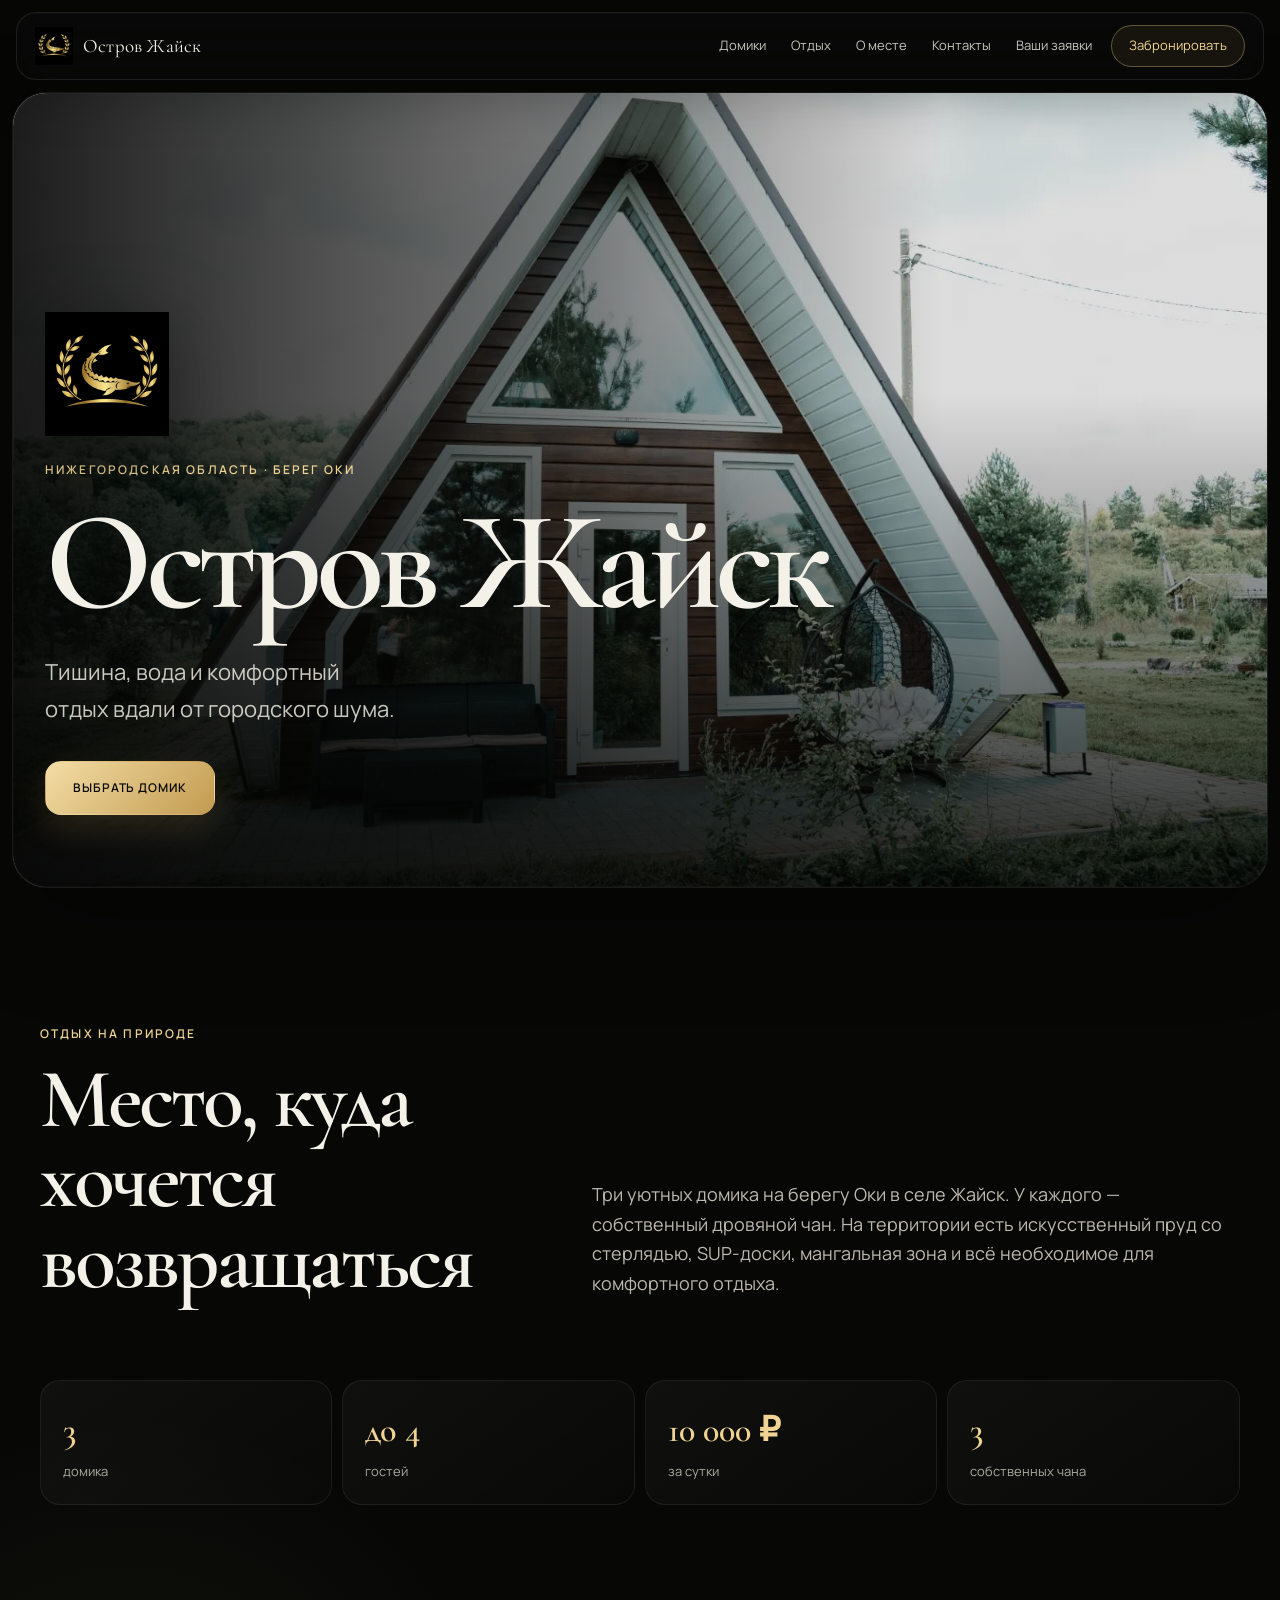
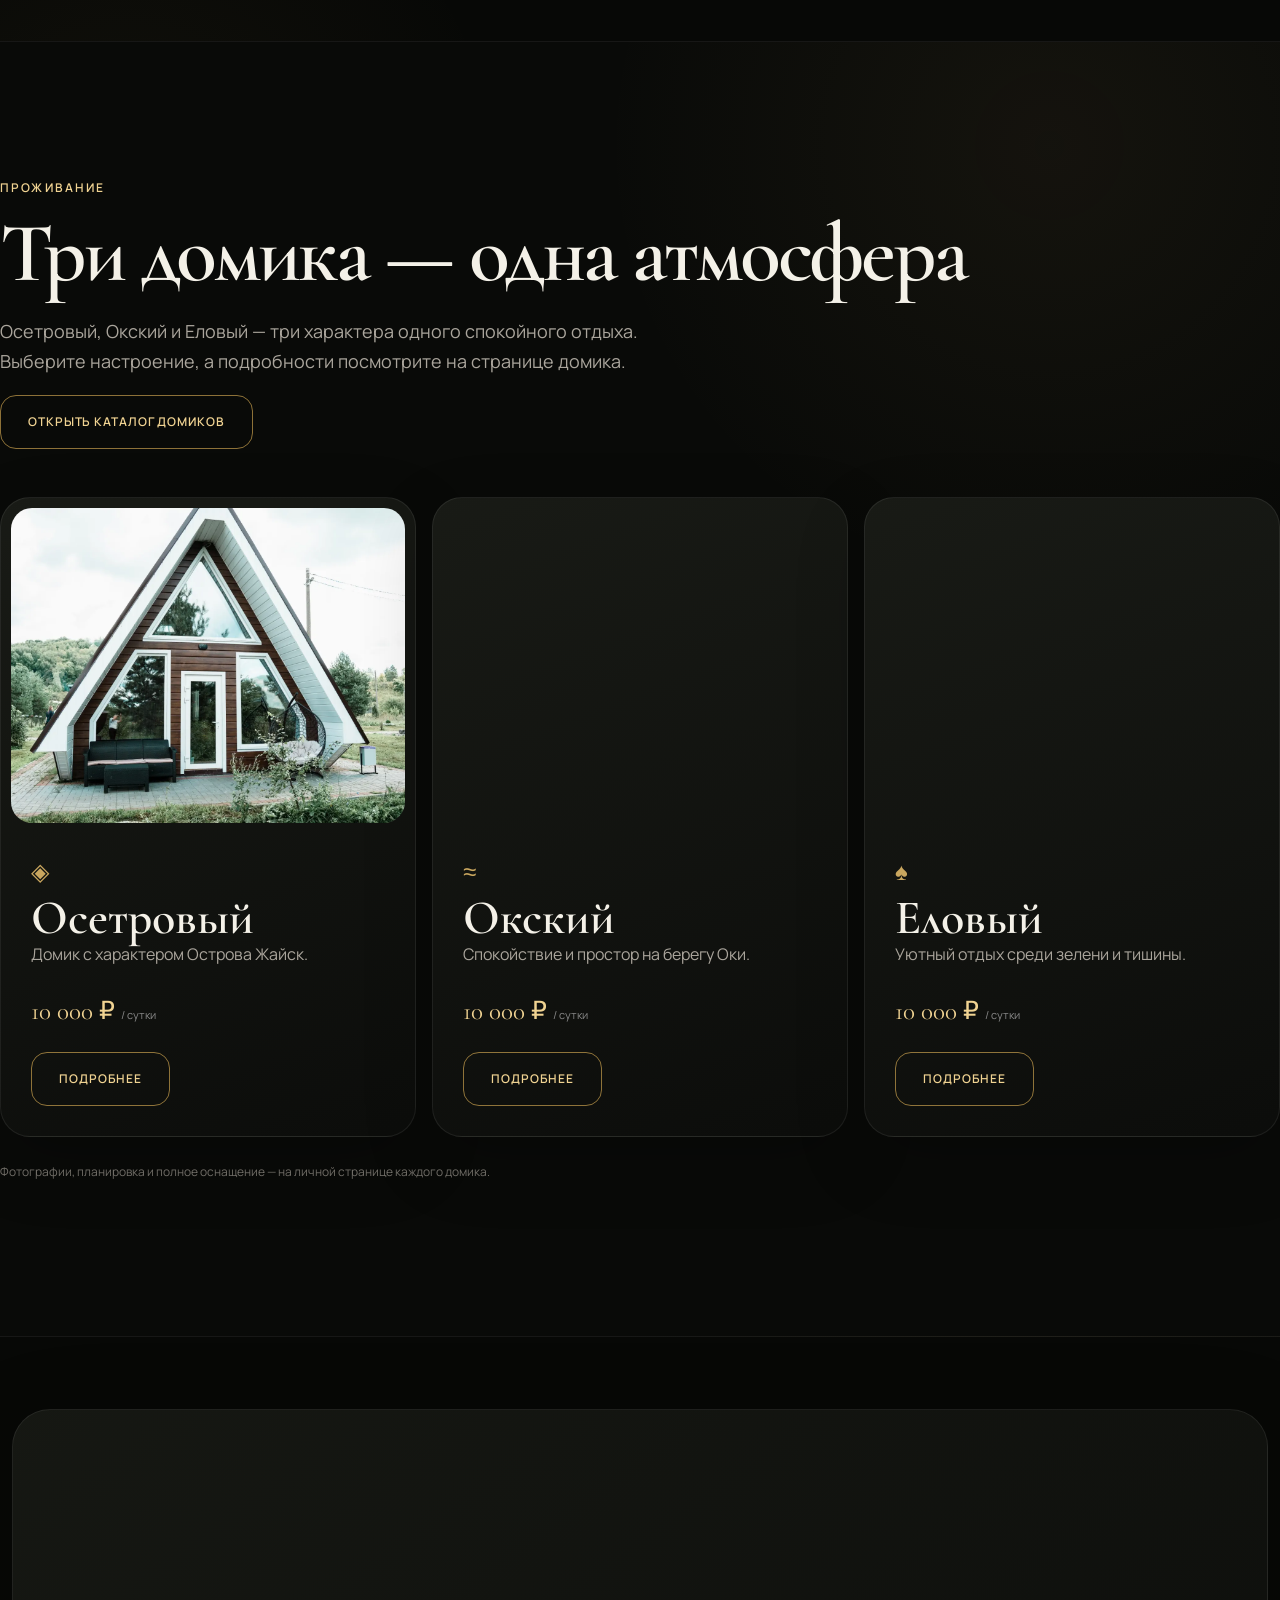
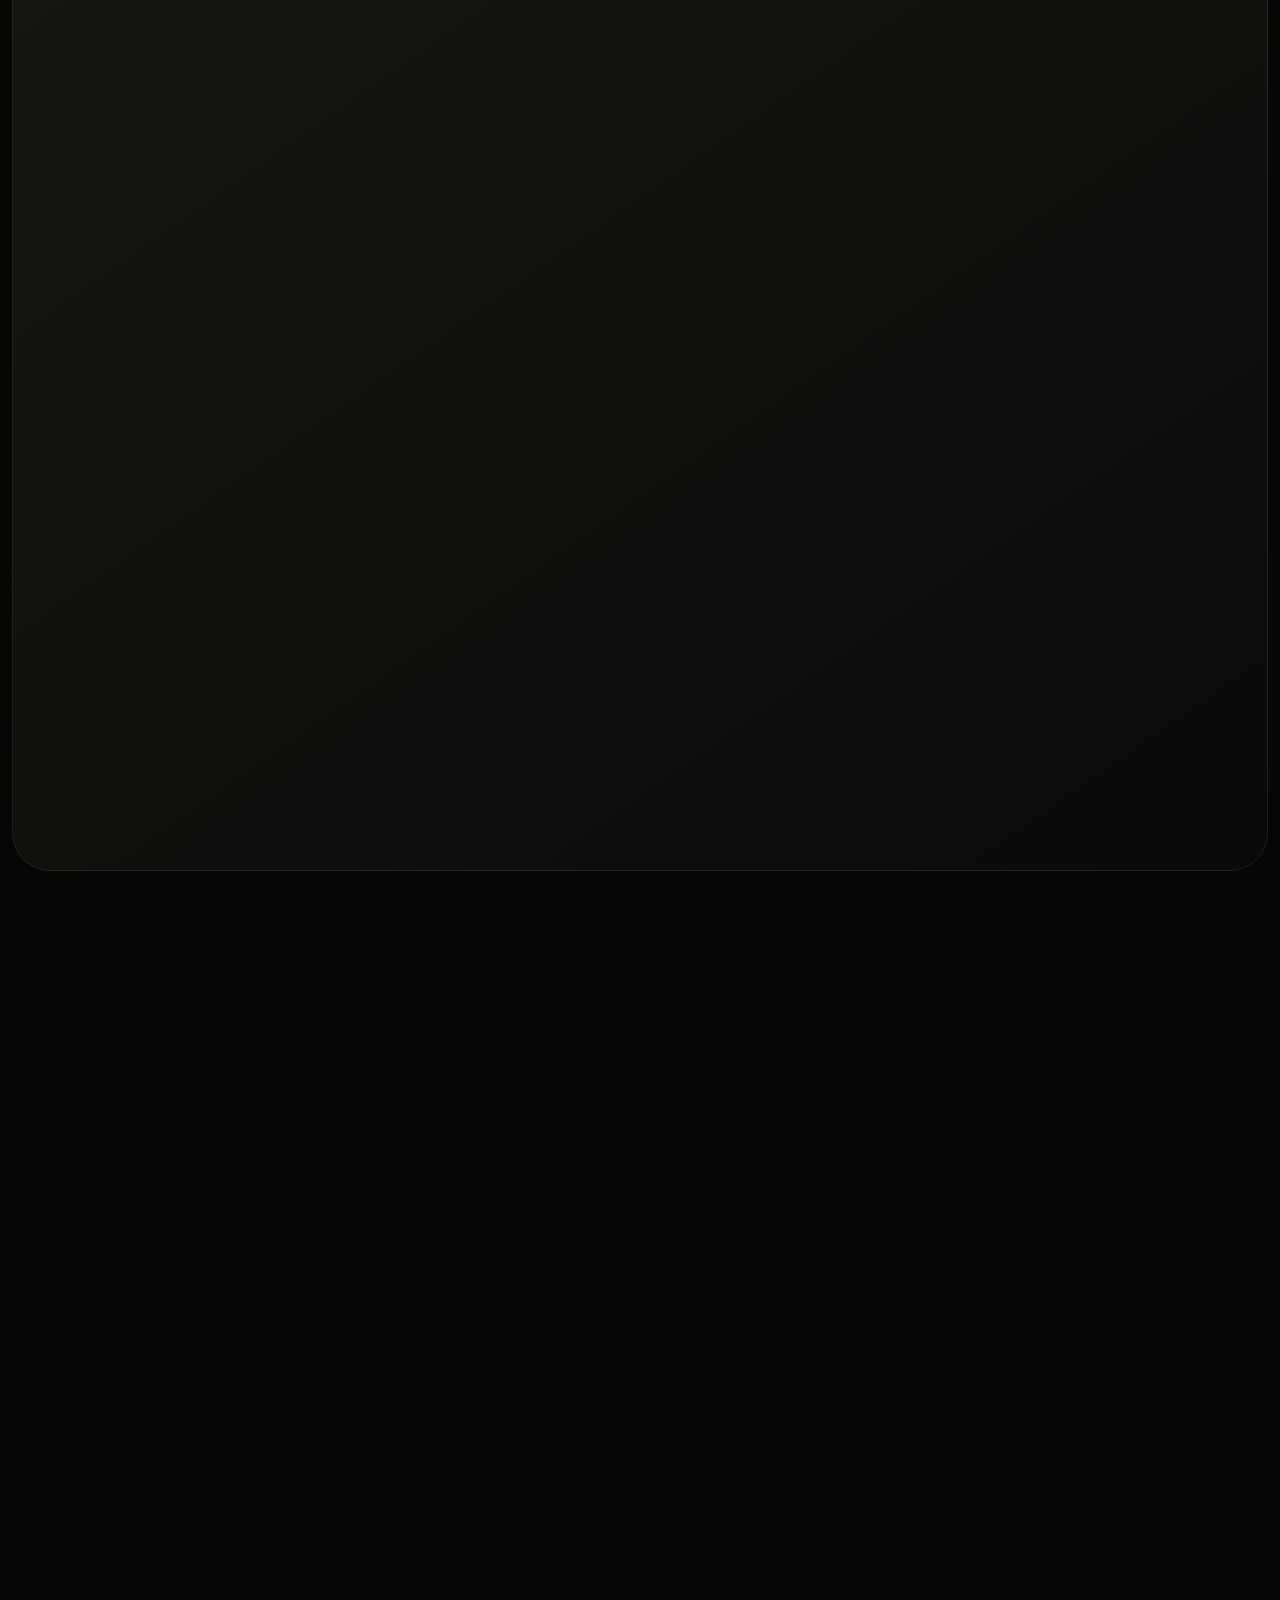
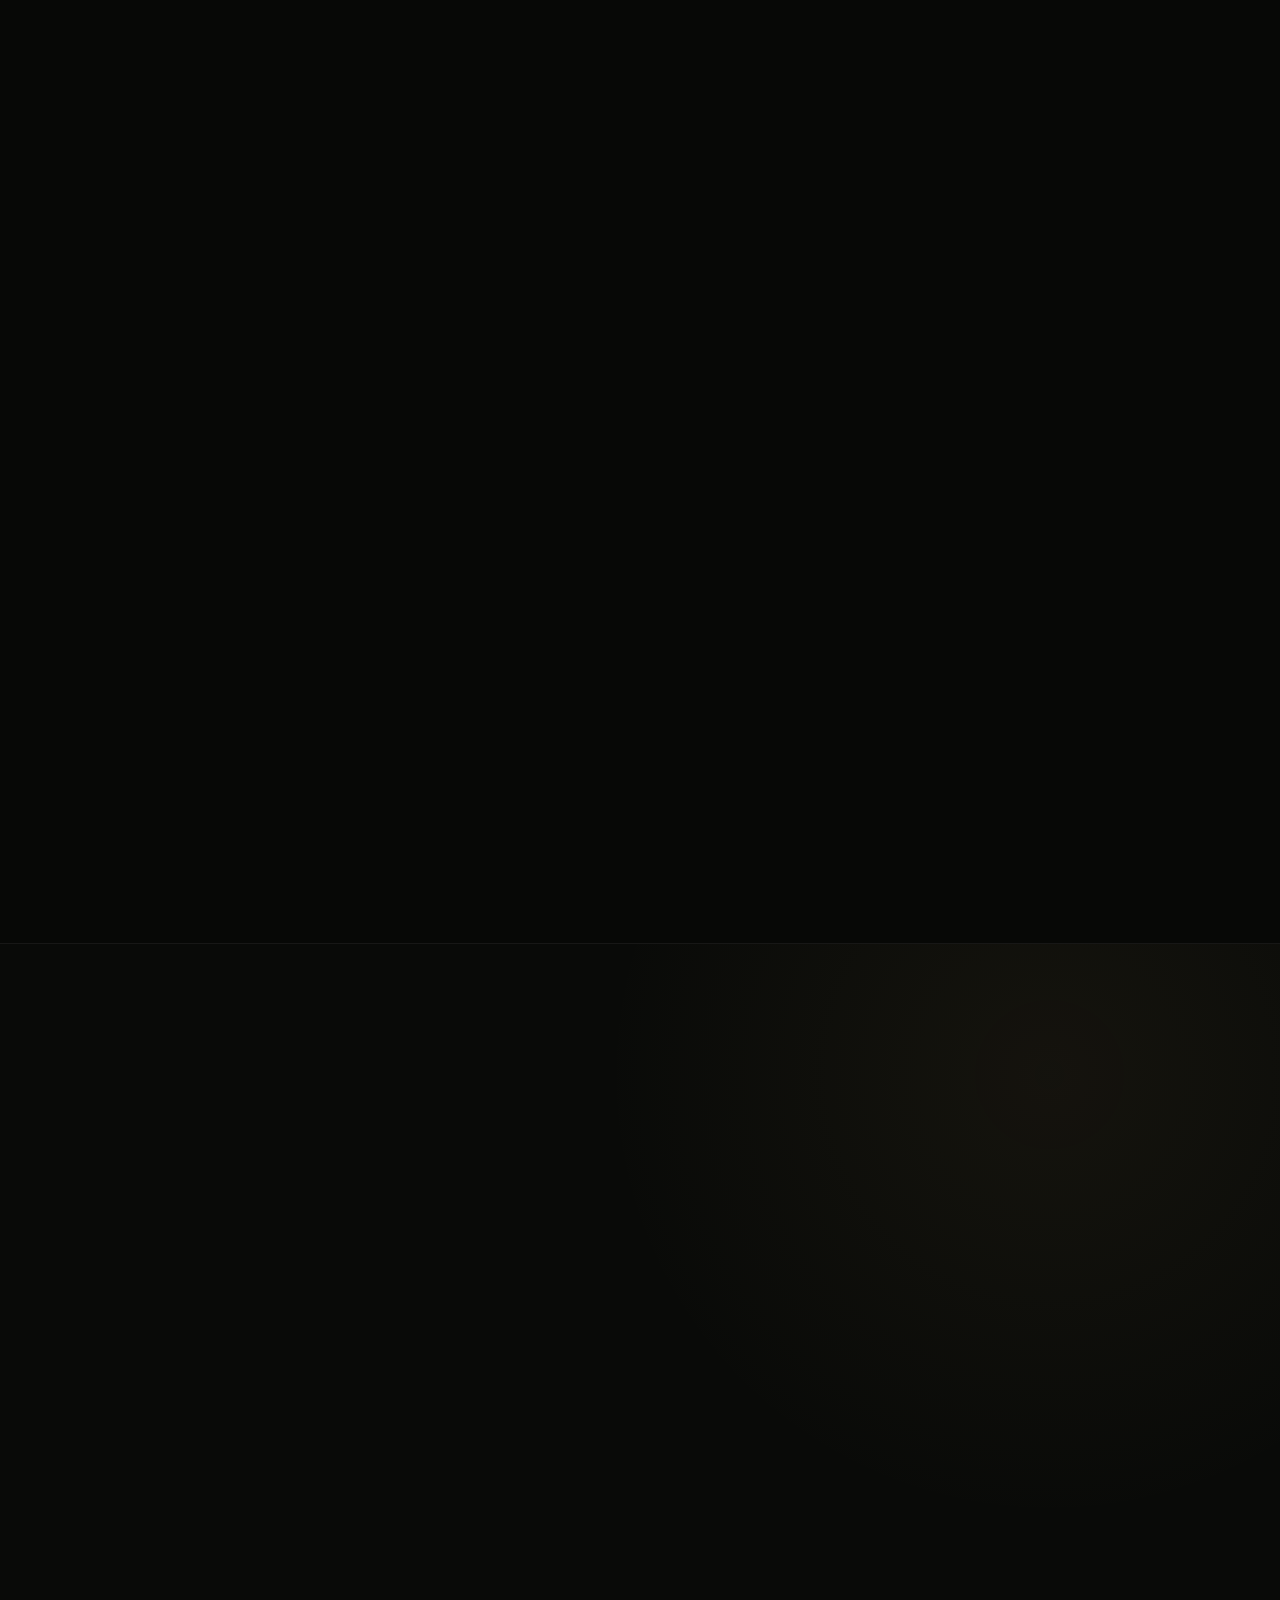
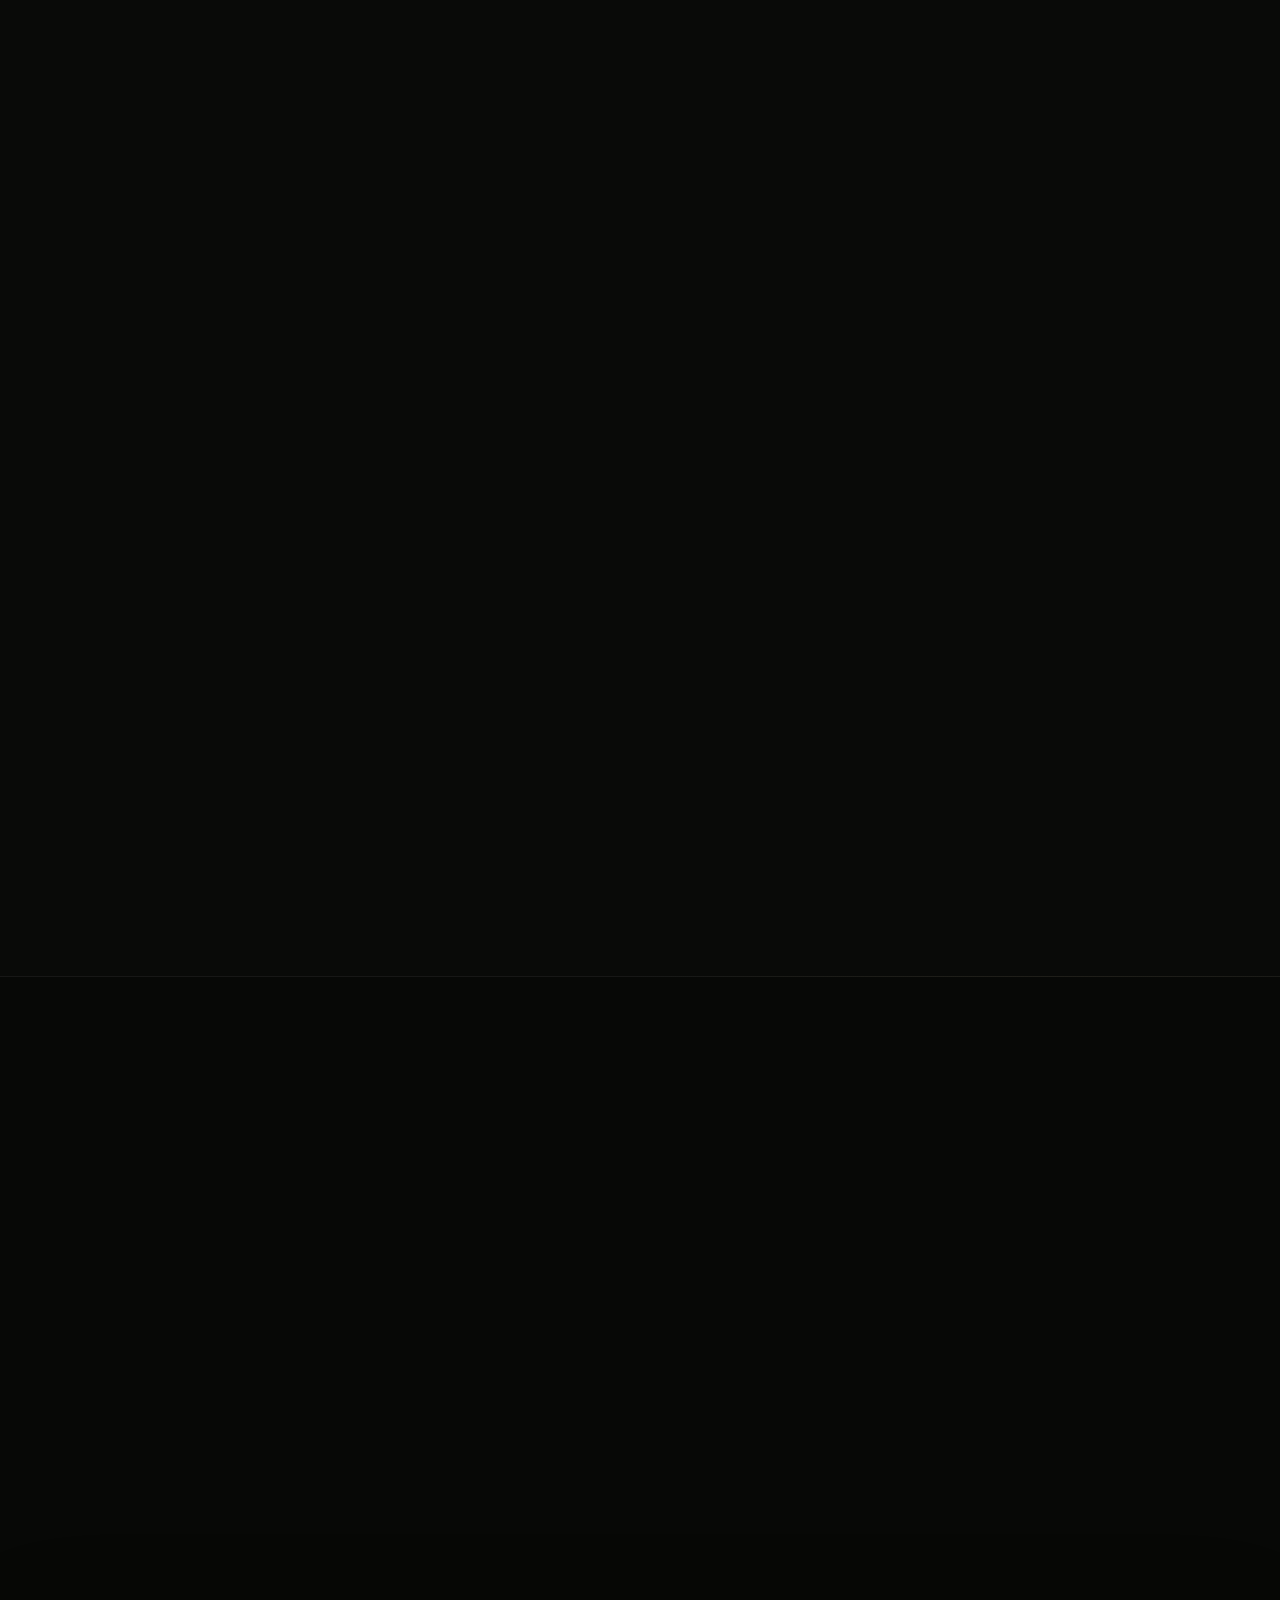
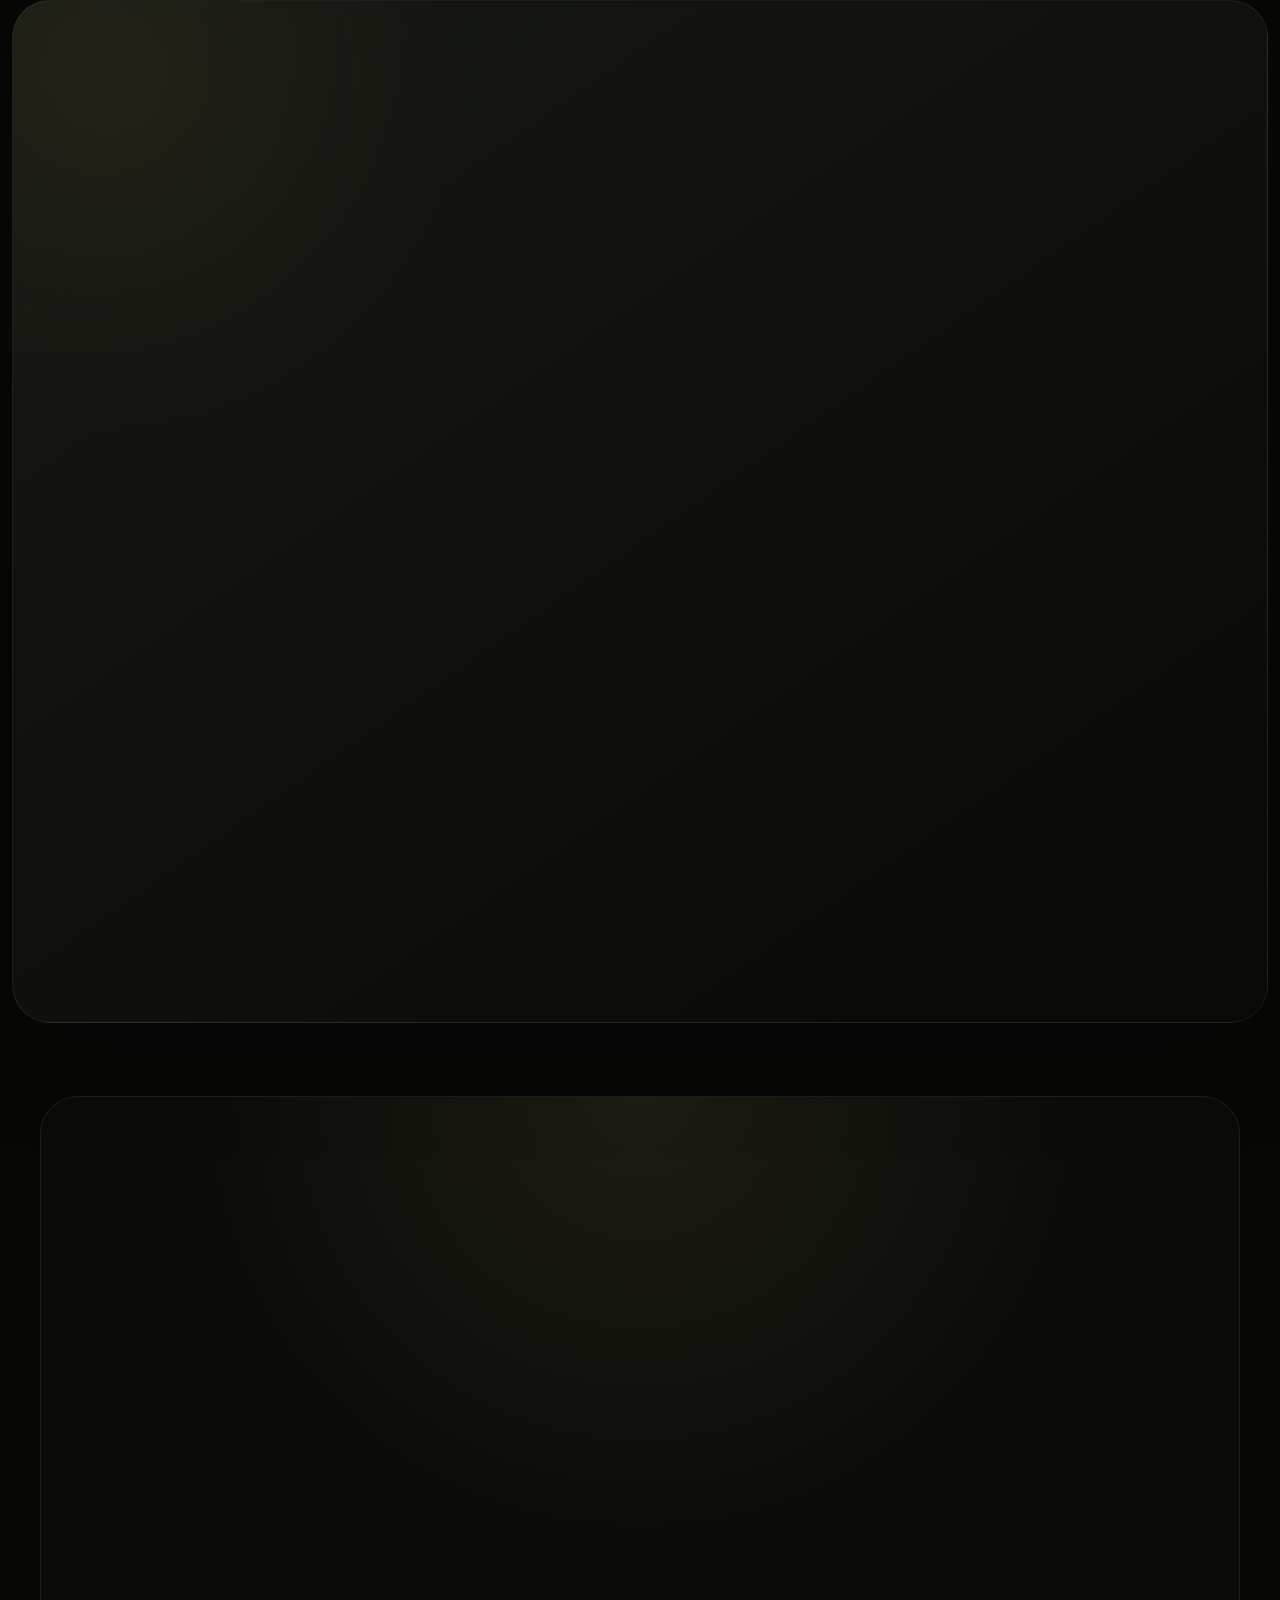
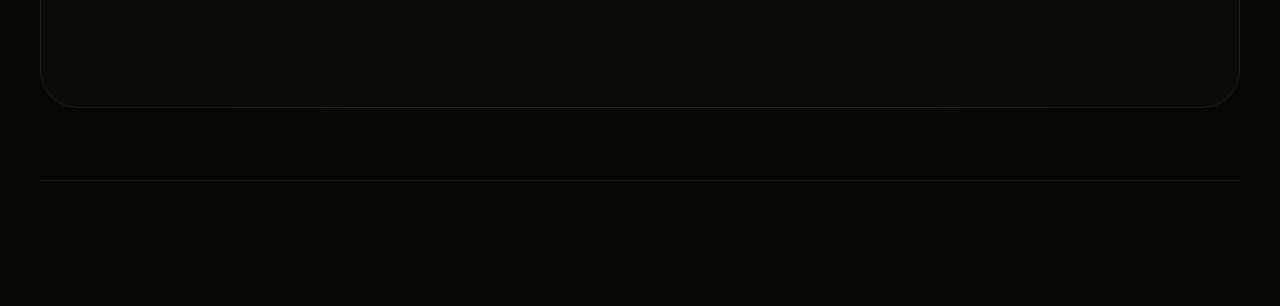
==== index.html @ 72857d35 "Add Yandex Metrika to index.html" ====
<!DOCTYPE html>
<html lang="ru">

<head>
  <meta charset="utf-8">

  <!-- Yandex.Metrika counter -->
  <script type="text/javascript">
    (function(m,e,t,r,i,k,a){
        m[i]=m[i]||function(){(m[i].a=m[i].a||[]).push(arguments)};
        m[i].l=1*new Date();
        for (var j = 0; j < document.scripts.length; j++) {if (document.scripts[j].src === r) { return; }}
        k=e.createElement(t),a=e.getElementsByTagName(t)[0],k.async=1,k.src=r,a.parentNode.insertBefore(k,a)
    })(window, document,'script','https://mc.yandex.ru/metrika/tag.js?id=111932281', 'ym');

    ym(111932281, 'init', {ssr:true, webvisor:true, clickmap:true, ecommerce:"dataLayer", referrer: document.referrer, url: location.href, accurateTrackBounce:true, trackLinks:true});
  </script>
  <!-- /Yandex.Metrika counter -->
  <!-- Google Tag Manager -->
  <script>
    (function(w,d,s,l,i){w[l]=w[l]||[];w[l].push({'gtm.start':
    new Date().getTime(),event:'gtm.js'});var f=d.getElementsByTagName(s)[0],
    j=d.createElement(s),dl=l!='dataLayer'?'&l='+l:'';j.async=true;j.src=
    'https://www.googletagmanager.com/gtm.js?id='+i+dl;f.parentNode.insertBefore(j,f);
    })(window,document,'script','dataLayer','GTM-5MGHRWXW');
  </script>
  <!-- End Google Tag Manager -->

  <meta name="viewport" content="width=device-width, initial-scale=1">

  <meta
    name="description"
    content="Остров Жайск — база отдыха с уютными домиками на берегу Оки в Нижегородской области. Собственный чан, SUP-доски, пруд и мангальная зона."
  >

  <meta name="theme-color" content="#050505">

  <meta
    name="robots"
    content="index, follow, max-image-preview:large, max-snippet:-1"
  >

  <link
    rel="canonical"
    href="https://www.xn--80admnftapige.xn--p1ai/"
  >

  <link
    rel="icon"
    href="favicon.ico"
    sizes="any"
  >

  <link
    rel="apple-touch-icon"
    href="assets/apple-touch-icon.png"
  >

  <meta property="og:locale" content="ru_RU">
  <meta property="og:type" content="website">
  <meta property="og:site_name" content="Остров Жайск">
  <meta property="og:title" content="Остров Жайск — база отдыха на берегу Оки">
  <meta
    property="og:description"
    content="Уютные домики с собственным чаном на берегу Оки в Нижегородской области."
  >
  <meta
    property="og:url"
    content="https://www.xn--80admnftapige.xn--p1ai/"
  >
  <meta
    property="og:image"
    content="https://www.xn--80admnftapige.xn--p1ai/assets/aframe-front-new.webp"
  >
  <meta property="og:image:width" content="1536">
  <meta property="og:image:height" content="1024">
  <meta property="og:image:alt" content="Домик A-frame в Острове Жайск">

  <meta name="twitter:card" content="summary_large_image">
  <meta name="twitter:title" content="Остров Жайск — база отдыха на берегу Оки">
  <meta
    name="twitter:description"
    content="Уютные домики с собственным чаном на берегу Оки."
  >
  <meta
    name="twitter:image"
    content="https://www.xn--80admnftapige.xn--p1ai/assets/aframe-front-new.webp"
  >

  <script>
    document.documentElement.classList.add('js');
  </script>

  <title>Остров Жайск — база отдыха на берегу Оки</title>

  <script type="application/ld+json">
    {
      "@context": "https://schema.org",
      "@type": "LodgingBusiness",
      "@id": "https://www.xn--80admnftapige.xn--p1ai/#business",
      "name": "Остров Жайск",
      "alternateName": "База отдыха Остров Жайск",
      "description": "Уютные домики с собственным чаном на берегу Оки в селе Жайск Нижегородской области.",
      "url": "https://www.xn--80admnftapige.xn--p1ai/",
      "logo": "https://www.xn--80admnftapige.xn--p1ai/assets/logo.png",
      "image": [
        "https://www.xn--80admnftapige.xn--p1ai/assets/aframe-front-new.webp",
        "https://www.xn--80admnftapige.xn--p1ai/assets/kitchen-new.webp",
        "https://www.xn--80admnftapige.xn--p1ai/assets/river-new.webp"
      ],
      "telephone": "+79200540303",
      "priceRange": "10 000 ₽ за сутки",
      "sameAs": [
        "https://yandex.ru/maps/org/ostrov_zhaysk/136532600219/",
        "https://2gis.ru/firm/70000001112535510"
      ],
      "address": {
        "@type": "PostalAddress",
        "addressLocality": "село Жайск",
        "addressRegion": "Нижегородская область",
        "addressCountry": "RU"
      }
    }
  </script>

  <link
    rel="preload"
    as="image"
    href="assets/aframe-front-new.webp"
    type="image/webp"
    fetchpriority="high"
  >

  <link rel="stylesheet" href="styles.css?v=18">
</head>


<body>

  <!-- Yandex.Metrika counter -->
  <noscript><div><img src="https://mc.yandex.ru/watch/111932281" style="position:absolute; left:-9999px;" alt="" /></div></noscript>
  <!-- /Yandex.Metrika counter -->

<!-- Google Tag Manager (noscript) -->
<noscript>
  <iframe
    src="https://www.googletagmanager.com/ns.html?id=GTM-5MGHRWXW"
    height="0"
    width="0"
    style="display:none;visibility:hidden"
    title="Google Tag Manager"
  ></iframe>
</noscript>
<!-- End Google Tag Manager (noscript) -->

<a class="skip-link" href="#hero">
  Перейти к содержанию
</a>


<!-- =========================
     МЕНЮ
     ========================= -->

<header class="topbar">

  <a class="brand" href="#hero">

    <img
      src="assets/logo.webp"
      alt=""
    >

    <span>
      Остров Жайск
    </span>

  </a>


  <button
    class="menu"
    type="button"
    aria-label="Открыть меню"
    aria-expanded="false"
  >
    ☰
  </button>


  <nav aria-label="Основная навигация">

    <a href="houses.html">
      Домики
    </a>

    <a href="#rest">
      Отдых
    </a>

    <a href="#about">
      О месте
    </a>

    <a href="#contacts">
      Контакты
    </a>

    <a href="requests.html">
      Ваши заявки
    </a>

    <a
      class="nav-cta"
      href="#booking"
    >
      Забронировать
    </a>

  </nav>

</header>


<main>


<!-- =========================
     ГЛАВНЫЙ ЭКРАН
     ========================= -->

<section class="hero" id="hero">

  <div class="hero-bg"></div>

  <div class="hero-shade"></div>


  <div class="hero-content">

    <img
      class="hero-logo"
      src="assets/logo.webp"
      alt="Логотип Остров Жайск"
    >


    <p class="eyebrow">
      Нижегородская область · берег Оки
    </p>


    <h1>
      Остров Жайск
    </h1>


    <p class="lead">
      Тишина, вода и комфортный отдых
      вдали от городского шума.
    </p>


    <a
      class="button gold"
      href="houses.html"
    >
      Выбрать домик
    </a>

  </div>

</section>


<!-- =========================
     О БАЗЕ
     ========================= -->

<section class="section intro reveal">

  <p class="eyebrow">
    Отдых на природе
  </p>


  <h2>
    Место, куда хочется возвращаться
  </h2>


  <p class="section-lead">

    Три уютных домика на берегу Оки
    в селе Жайск.

    У каждого — собственный
    дровяной чан.

    На территории есть искусственный
    пруд со стерлядью, SUP-доски,
    мангальная зона и всё необходимое
    для комфортного отдыха.

  </p>


  <div class="facts">

    <span>
      <b>3</b>
      домика
    </span>

    <span>
      <b>до 4</b>
      гостей
    </span>

    <span>
      <b>10 000 ₽</b>
      за сутки
    </span>

    <span>
      <b>3</b>
      собственных чана
    </span>

  </div>

</section>


<!-- =========================
     ДОМИКИ
     ========================= -->

<section
  id="houses"
  class="section dark"
>

  <div class="reveal">

    <p class="eyebrow">
      Проживание
    </p>

    <h2>
      Три домика — одна атмосфера
    </h2>

    <p class="section-lead home-houses-lead">
      Осетровый, Окский и Еловый — три характера одного спокойного отдыха.
      Выберите настроение, а подробности посмотрите на странице домика.
    </p>

    <a class="button outline" href="houses.html">
      Открыть каталог домиков
    </a>

  </div>


  <div class="cards">


    <!-- ОСЕТРОВЫЙ -->

    <article class="house-card reveal">

      <div class="card-photo">

        <img
          src="assets/aframe-front-new.webp"
          alt="Домик A-frame на территории Острова Жайск"
          width="1536"
          height="1024"
          loading="lazy"
          decoding="async"
        >

      </div>


      <div class="card-body">

        <div class="symbol">
          ◈
        </div>

        <h3>
          Осетровый
        </h3>

        <p>
          Домик с характером
          Острова Жайск.
        </p>


        <ul hidden>

          <li>
            До 4 гостей
          </li>

          <li>
            2 спальни
          </li>

          <li>
            Кухня-гостиная
          </li>

          <li>
            Собственный чан
          </li>

        </ul>


        <div class="price">

          10 000 ₽

          <small>
            / сутки
          </small>

        </div>


        <a
          class="button outline"
          href="house-osetrovy.html"
        >
          Подробнее
        </a>

      </div>

    </article>


    <!-- ОКСКИЙ -->

    <article class="house-card reveal">

      <div class="card-photo">

        <img
          src="assets/hanging-chair-terrace-new.webp"
          alt="Подвесное кресло на террасе домика"
          width="1536"
          height="1024"
          loading="lazy"
          decoding="async"
        >

      </div>


      <div class="card-body">

        <div class="symbol">
          ≈
        </div>

        <h3>
          Окский
        </h3>

        <p>
          Спокойствие и простор
          на берегу Оки.
        </p>


        <ul hidden>

          <li>
            До 4 гостей
          </li>

          <li>
            2 спальни
          </li>

          <li>
            Кухня-гостиная
          </li>

          <li>
            Собственный чан
          </li>

        </ul>


        <div class="price">

          10 000 ₽

          <small>
            / сутки
          </small>

        </div>


        <a
          class="button outline"
          href="house-oksky.html"
        >
          Подробнее
        </a>

      </div>

    </article>


    <!-- ЕЛОВЫЙ -->

    <article class="house-card reveal">

      <div class="card-photo">

        <img
          src="assets/kitchen-new.webp"
          alt="Кухня в домике с деревянной отделкой"
          width="1536"
          height="1024"
          loading="lazy"
          decoding="async"
        >

      </div>


      <div class="card-body">

        <div class="symbol">
          ♠
        </div>

        <h3>
          Еловый
        </h3>

        <p>
          Уютный отдых среди
          зелени и тишины.
        </p>


        <ul hidden>

          <li>
            До 4 гостей
          </li>

          <li>
            2 спальни
          </li>

          <li>
            Кухня-гостиная
          </li>

          <li>
            Собственный чан
          </li>

        </ul>


        <div class="price">

          10 000 ₽

          <small>
            / сутки
          </small>

        </div>


        <a
          class="button outline"
          href="house-elovy.html"
        >
          Подробнее
        </a>

      </div>

    </article>

  </div>


  <p class="photo-note reveal">
    Фотографии, планировка и полное оснащение —
    на личной странице каждого домика.
  </p>

</section>


<!-- =========================
     ВНУТРИ ДОМИКА
     ========================= -->

<section class="split section">

  <div class="reveal">

    <p class="eyebrow">
      Внутри домика
    </p>


    <h2>
      Тишина и комфорт внутри
    </h2>


    <p>

      В каждом домике есть пространство для спокойного отдыха,
      тёплых вечеров и времени вместе.
      Планировку и полное оснащение можно посмотреть
      на личной странице выбранного домика.

    </p>


    <div class="amenities" hidden>

      <span>2 спальни</span>

      <span>Душ и туалет</span>

      <span>Горячая вода</span>

      <span>Wi-Fi</span>

      <span>Телевизор</span>

      <span>Холодильник</span>

      <span>Плита</span>

      <span>Микроволновка</span>

      <span>Посуда и приборы</span>

    </div>


    <a class="button outline" href="houses.html">
      Сравнить домики
    </a>

  </div>


  <img
    class="reveal"
    src="assets/dining-room-new.webp"
    alt="Обеденная зона внутри домика"
    width="1536"
    height="1024"
    loading="lazy"
    decoding="async"
  >

</section>


<!-- =========================
     ФОТОГРАФИИ
     ========================= -->

<section class="section photo-story" aria-labelledby="photoStoryTitle">

  <div class="photo-story-heading reveal">

    <div>
      <p class="eyebrow">Настоящий Жайск</p>
      <h2 id="photoStoryTitle">От рассвета до огня</h2>
    </div>

    <p>
      Домики, территория и берег Оки — настоящие кадры,
      снятые на территории Острова Жайск.
    </p>

  </div>

  <div class="photo-story-grid">

    <figure class="photo-story-wide reveal">
      <img
        src="assets/playground-new.webp"
        alt="Детская площадка на территории Острова Жайск"
        width="1536"
        height="1024"
        loading="lazy"
        decoding="async"
      >
      <figcaption>Пространство для детей</figcaption>
    </figure>

    <figure class="reveal">
      <img
        src="assets/gazebo-pro.webp"
        alt="Беседка и мангальная зона среди сосен"
        width="1536"
        height="1024"
        loading="lazy"
        decoding="async"
      >
      <figcaption>Беседка среди сосен</figcaption>
    </figure>

    <figure class="reveal">
      <img
        src="assets/hanging-chair-close-new.webp"
        alt="Подвесное кресло на террасе домика"
        width="853"
        height="1280"
        loading="lazy"
        decoding="async"
      >
      <figcaption>Место для тихого отдыха</figcaption>
    </figure>

    <figure class="reveal">
      <img
        src="assets/river-new.webp"
        alt="Река Ока рядом с базой отдыха"
        width="1536"
        height="1024"
        loading="lazy"
        decoding="async"
      >
      <figcaption>Ока рядом</figcaption>
    </figure>

  </div>

</section>


<!-- =========================
     ОТДЫХ
     ========================= -->

<section
  id="rest"
  class="section rest"
>

  <div class="reveal">

    <p class="eyebrow">
      На территории
    </p>

    <h2>
      Отдых в своём ритме
    </h2>

  </div>


  <div class="feature-grid">


    <article class="reveal">

      <img
        src="assets/hot-tub-wide-new.webp"
        alt="Дровяной чан рядом с домиком"
        width="1536"
        height="1024"
        loading="lazy"
        decoding="async"
      >

      <h3>
        Дровяной чан
      </h3>

      <p>
        У каждого домика — свой чан.
        Особенно хорош вечером,
        когда вокруг становится тихо.
      </p>

    </article>


    <article class="feature-compact reveal">

      <img
        src="assets/sup-boards.webp"
        alt="SUP-доски для прогулок по Оке"
        width="1100"
        height="733"
        loading="lazy"
        decoding="async"
      >

      <div class="feature-copy">
        <h3>
          Река и SUP
        </h3>

        <p>
          Прогулки по воде
          на SUP-досках и отдых
          на берегу Оки.
        </p>
      </div>

    </article>


    <article class="feature-compact reveal">

      <img
        src="assets/pond-pro.webp"
        alt="Пруд на территории Острова Жайск"
        width="1200"
        height="800"
        loading="lazy"
        decoding="async"
      >

      <div class="feature-copy">
        <h3>
          Пруд со стерлядью
        </h3>

        <p>
          Искусственный пруд
          на территории —
          часть атмосферы
          Острова Жайск.
        </p>
      </div>

    </article>


    <article class="feature-compact reveal">

      <img
        src="assets/barbecue-pro.webp"
        alt="Мангальная зона в беседке"
        width="1536"
        height="1024"
        loading="lazy"
        decoding="async"
      >

      <div class="feature-copy">
        <h3>
          Мангальная зона
        </h3>

        <p>
          Место для ужина
          на свежем воздухе
          и спокойных вечеров
          у огня.
        </p>
      </div>

    </article>

  </div>

</section>


<!-- =========================
     О МЕСТЕ
     ========================= -->

<section
  id="about"
  class="section story reveal"
>

  <p class="eyebrow">
    О месте
  </p>


  <h2>
    Жайск. Берег Оки.
  </h2>


  <p>

    Остров Жайск находится
    у старинного села Жайск
    на правом берегу Оки.

    Здесь главное — не спешить:
    смотреть на воду, гулять,
    отдыхать у огня
    и проводить время вместе.

  </p>

</section>


<!-- =========================
     БРОНИРОВАНИЕ
     ========================= -->

<section
  id="booking"
  class="section booking"
>


  <div class="booking-copy reveal">

    <p class="eyebrow">
      Бронирование
    </p>


    <h2>
      Выберите даты
    </h2>


    <p>

      Стоимость любого домика —

      <b>
        10 000 ₽ за сутки
      </b>.

      Время заезда и выезда
      согласовывается индивидуально.

    </p>


    <p>

      После отправки заявки
      администратор свяжется
      с вами для подтверждения
      бронирования.

    </p>


    <div
      class="booking-counter"
      aria-live="polite"
    >

      <span class="booking-counter-label">
        Заявок за всё время
      </span>

      <strong id="bookingCounter">
        2 347
      </strong>

      <span class="booking-counter-note">
        Каждая новая заявка учитывается автоматически
      </span>

    </div>

  </div>


  <form
    id="bookingForm"
    class="reveal"
  >


    <div class="form-field">

      <label for="house">
        Домик
      </label>

      <div class="field-frame">

        <select
          id="house"
          required
        >

          <option value="Осетровый">
            Осетровый
          </option>

          <option value="Окский">
            Окский
          </option>

          <option value="Еловый">
            Еловый
          </option>

        </select>

      </div>

    </div>


    <div class="form-row">


      <div class="form-field">

        <label for="checkin">
          Заезд
        </label>

        <div class="field-frame field-frame-date">

          <input
            id="checkin"
            type="date"
            required
          >

          <button
            class="date-picker-button"
            type="button"
            data-date-target="checkin"
            aria-label="Открыть календарь: дата заезда"
          >
            <span class="date-picker-icon" aria-hidden="true"></span>
          </button>

        </div>

      </div>


      <div class="form-field">

        <label for="checkout">
          Выезд
        </label>

        <div class="field-frame field-frame-date">

          <input
            id="checkout"
            type="date"
            required
          >

          <button
            class="date-picker-button"
            type="button"
            data-date-target="checkout"
            aria-label="Открыть календарь: дата выезда"
          >
            <span class="date-picker-icon" aria-hidden="true"></span>
          </button>

        </div>

      </div>


    </div>


    <div class="form-row">


      <div class="form-field">

        <label for="guests">
          Гостей
        </label>

        <div class="field-frame">

          <select id="guests">

            <option>1</option>

            <option>2</option>

            <option>3</option>

            <option selected>
              4
            </option>

          </select>

        </div>

      </div>


      <div class="form-field">

        <label for="phone">
          Телефон
        </label>

        <div class="field-frame">

          <input
            id="phone"
            type="tel"
            placeholder="+7 999 000-00-00"
            autocomplete="tel"
            inputmode="tel"
            required
          >

        </div>

      </div>


    </div>


    <div class="form-field">

      <label for="name">
        Имя или ФИО
      </label>

      <div class="field-frame">

        <input
          id="name"
          type="text"
          placeholder="Например, Иван Иванов"
          autocomplete="name"
          required
        >

      </div>

    </div>


    <div class="form-field">

      <label for="comment">
        Комментарий
      </label>

      <div class="field-frame field-frame-textarea">

        <textarea
          id="comment"
          rows="3"
          placeholder="Необязательно"
        ></textarea>

      </div>

    </div>


    <p class="form-privacy-note">
      Имя и телефон сохраняются в cookie только на этом устройстве,
      чтобы вам не пришлось вводить их снова.
    </p>


    <div class="total">

      <span>
        Итого
      </span>

      <strong id="total">
        10 000 ₽
      </strong>

      <small id="nights">
        1 сутки
      </small>

    </div>


    <button
      class="button gold"
      type="submit"
    >
      Отправить заявку
    </button>


    <p
      id="formStatus"
      class="status"
    ></p>


  </form>

</section>


<!-- =========================
     КОНТАКТЫ
     ========================= -->

<section
  id="contacts"
  class="section contacts reveal"
>

  <p class="eyebrow">
    Контакты
  </p>


  <h2>
    Остров Жайск
  </h2>


  <p>
    с. Жайск, Нижегородская область · берег Оки
  </p>


  <a
    class="phone"
    href="tel:+79200540303"
  >
    +7&nbsp;920&nbsp;054&#8209;03&#8209;03
  </a>


  <p class="muted">

    Точный маршрут и детали
    заезда сообщим при бронировании.

  </p>

</section>


</main>


<!-- =========================
     ПОДВАЛ
     ========================= -->

<footer>

  <div class="brand">

    <img
      src="assets/logo.webp"
      alt=""
    >

    <span>
      Остров Жайск
    </span>

  </div>


  <span>
    © 2026
  </span>

</footer>


<script src="config.js"></script>

<script src="script.js?v=14"></script>


</body>

</html>
---- styles.css ----
@font-face {
  font-family: "Cormorant Garamond";
  font-style: normal;
  font-weight: 400 700;
  font-display: swap;
  src: url("assets/fonts/cormorant-garamond-cyrillic.woff2") format("woff2");
  unicode-range: U+0301, U+0400-045F, U+0490-0491, U+04B0-04B1, U+2116;
}

@font-face {
  font-family: "Cormorant Garamond";
  font-style: normal;
  font-weight: 400 700;
  font-display: swap;
  src: url("assets/fonts/cormorant-garamond-latin.woff2") format("woff2");
  unicode-range: U+0000-00FF, U+0131, U+0152-0153, U+02BB-02BC,
    U+02C6, U+02DA, U+02DC, U+0304, U+0308, U+0329,
    U+2000-206F, U+20AC, U+2122, U+2191, U+2193,
    U+2212, U+2215, U+FEFF, U+FFFD;
}

@font-face {
  font-family: "Manrope";
  font-style: normal;
  font-weight: 400 700;
  font-display: swap;
  src: url("assets/fonts/manrope-cyrillic.woff2") format("woff2");
  unicode-range: U+0301, U+0400-045F, U+0490-0491, U+04B0-04B1, U+2116;
}

@font-face {
  font-family: "Manrope";
  font-style: normal;
  font-weight: 400 700;
  font-display: swap;
  src: url("assets/fonts/manrope-latin.woff2") format("woff2");
  unicode-range: U+0000-00FF, U+0131, U+0152-0153, U+02BB-02BC,
    U+02C6, U+02DA, U+02DC, U+0304, U+0308, U+0329,
    U+2000-206F, U+20AC, U+2122, U+2191, U+2193,
    U+2212, U+2215, U+FEFF, U+FFFD;
}

:root {
  --bg: #070806;
  --bg-soft: #0b0c0a;
  --panel: #11120f;
  --panel-2: #171814;

  --text: #f4f1e8;
  --muted: #aaa89f;

  --gold: #caa75f;
  --gold-light: #f0d392;

  --line: rgba(230, 199, 134, 0.18);

  --max: 1200px;

  --radius: 28px;
}


* {
  box-sizing: border-box;
}


html {
  scroll-behavior: smooth;
  background: var(--bg);
  width: 100%;
  min-width: 0;
}


body {

  margin: 0;

  width: 100%;

  min-width: 0;

  background: var(--bg);

  color: var(--text);

  font-family:
    "Manrope",
    sans-serif;

  line-height: 1.65;

  overflow-x: hidden;

}


main {

  display: block;

  width: 100%;

  min-width: 0;

}


img {

  display: block;

  max-width: 100%;

}


a {

  color: inherit;

  text-decoration: none;

}


button,
input,
select,
textarea {

  font: inherit;

}


/* =========================
   ЗАГОЛОВКИ
   ========================= */


h1,
h2,
h3 {

  margin: 0;

  font-family:
    "Cormorant Garamond",
    serif;

  font-weight: 600;

  line-height: 0.96;

}


h1 {

  font-size:
    clamp(
      64px,
      11vw,
      150px
    );

  letter-spacing:
    -0.045em;

}


h2 {

  font-size:
    clamp(
      44px,
      7vw,
      84px
    );

  letter-spacing:
    -0.035em;

  margin-bottom:
    24px;

}


h3 {

  font-size:
    38px;

}


p {

  margin:
    0 0 18px;

}


.eyebrow {

  margin-bottom:
    15px;

  color:
    var(--gold-light);

  text-transform:
    uppercase;

  letter-spacing:
    0.18em;

  font-size:
    12px;

  font-weight:
    600;

}


/* =========================
   КНОПКИ
   ========================= */


.button {

  display:
    inline-flex;

  justify-content:
    center;

  align-items:
    center;

  min-height:
    52px;

  padding:
    0 26px;

  border:
    1px solid transparent;

  border-radius:
    999px;

  text-transform:
    uppercase;

  letter-spacing:
    0.09em;

  font-size:
    12px;

  font-weight:
    600;

  cursor:
    pointer;

  transition:
    transform 0.25s ease,
    background 0.25s ease,
    border-color 0.25s ease;

}


.button:hover {

  transform:
    translateY(-2px);

}


.button.gold {

  color:
    #090909;

  background:
    linear-gradient(
      135deg,
      var(--gold-light),
      var(--gold)
    );

}


.button.outline {

  border-color:
    rgba(
      213,
      169,
      82,
      0.65
    );

  color:
    var(--gold-light);

}


.button.outline:hover {

  background:
    rgba(
      213,
      169,
      82,
      0.08
    );

}


/* =========================
   ВЕРХНЕЕ МЕНЮ
   ========================= */


.topbar {

  position:
    sticky;

  top:
    0;

  z-index:
    50;

  width:
    100%;

  height:
    76px;

  padding:
    0
    max(
      22px,
      calc(
        (100vw - var(--max)) / 2
      )
    );

  display:
    flex;

  align-items:
    center;

  justify-content:
    space-between;

  gap:
    24px;

  background:
    rgba(
      5,
      5,
      5,
      0.74
    );

  border-bottom:
    1px solid
    rgba(
      255,
      255,
      255,
      0.06
    );

  backdrop-filter:
    blur(18px);

  -webkit-backdrop-filter:
    blur(18px);

}


.brand {

  display:
    flex;

  align-items:
    center;

  gap:
    12px;

  font-family:
    "Cormorant Garamond",
    serif;

  font-size:
    20px;

}


.brand img {

  width:
    42px;

  height:
    42px;

  object-fit:
    contain;

}


.topbar nav {

  display:
    flex;

  align-items:
    center;

  gap:
    27px;

}


.topbar nav a {

  color:
    #d7d2ca;

  font-size:
    13px;

}


.nav-cta {

  padding:
    10px 18px;

  border:
    1px solid
    var(--line);

  border-radius:
    999px;

  color:
    var(--gold-light)
    !important;

}


.menu {

  display:
    none;

  border:
    0;

  background:
    transparent;

  color:
    #fff;

  font-size:
    26px;

}


/* =========================
   БОЛЬШАЯ ФОТОГРАФИЯ
   ========================= */


.hero {

  position:
    relative;

  width:
    100%;

  min-height:
    100vh;

  min-height:
    100svh;

  display:
    flex;

  align-items:
    flex-end;

  overflow:
    hidden;

  isolation:
    isolate;

}


.hero-bg {

  position:
    absolute;

  inset:
    0;

  z-index:
    0;

  background:
    url(
      "assets/aframe-front-new.webp"
    )
    center 56%
    /
    cover
    no-repeat;

  transform:
    none;

}


.hero-shade {

  position:
    absolute;

  inset:
    0;

  z-index:
    1;

  pointer-events:
    none;

  background:

    linear-gradient(
      to top,
      rgba(
        0,
        0,
        0,
        0.94
      )
      0%,

      rgba(
        0,
        0,
        0,
        0.30
      )
      58%,

      rgba(
        0,
        0,
        0,
        0.55
      )
      100%
    ),

    radial-gradient(
      circle at 60% 35%,
      transparent
      0%,

      rgba(
        0,
        0,
        0,
        0.25
      )
      58%,

      rgba(
        0,
        0,
        0,
        0.75
      )
      100%
    );

}


.hero-content {

  position:
    relative;

  z-index:
    2;

  width:
    min(
      var(--max),
      calc(
        100% - 44px
      )
    );

  margin:
    0 auto;

  padding:
    120px 0 90px;

  text-align:
    left;

}


.hero-logo {

  width:
    150px;

  margin-bottom:
    28px;

  filter:
    drop-shadow(
      0
      18px
      40px
      rgba(
        0,
        0,
        0,
        0.45
      )
    );

}


.lead {

  max-width:
    650px;

  margin:
    24px 0 34px;

  color:
    #dedad2;

  font-size:
    clamp(
      17px,
      2vw,
      22px
    );

}


/* =========================
   ОСНОВНЫЕ СЕКЦИИ
   ========================= */


.section {

  width:
    min(
      var(--max),
      calc(
        100% - 44px
      )
    );

  margin:
    0 auto;

  padding:
    120px 0;

}


.section-lead,
.intro > p:not(.eyebrow) {

  max-width:
    800px;

  color:
    #bdb8af;

  font-size:
    18px;

}


.dark {

  width:
    100%;

  max-width:
    none;

  padding-left:
    max(
      22px,
      calc(
        (100vw - var(--max)) / 2
      )
    );

  padding-right:
    max(
      22px,
      calc(
        (100vw - var(--max)) / 2
      )
    );

  background:
    #080808;

}


/* =========================
   ЦИФРЫ
   ========================= */


.facts {

  margin-top:
    55px;

  display:
    grid;

  grid-template-columns:
    repeat(
      4,
      1fr
    );

  border-top:
    1px solid
    var(--line);

  border-bottom:
    1px solid
    var(--line);

}


.facts span {

  padding:
    26px 20px;

  display:
    flex;

  flex-direction:
    column;

  color:
    var(--muted);

  border-right:
    1px solid
    var(--line);

  font-size:
    13px;

}


.facts span:last-child {

  border-right:
    0;

}


.facts b {

  color:
    var(--gold-light);

  font-family:
    "Cormorant Garamond",
    serif;

  font-size:
    30px;

  font-weight:
    600;

}


/* =========================
   КАРТОЧКИ ДОМИКОВ
   ========================= */


.cards {

  margin-top:
    48px;

  display:
    grid;

  grid-template-columns:
    repeat(
      3,
      1fr
    );

  gap:
    20px;

}


.house-card {

  overflow:
    hidden;

  border:
    1px solid
    rgba(
      255,
      255,
      255,
      0.08
    );

  border-radius:
    var(--radius);

  background:
    linear-gradient(
      180deg,
      #141414,
      #0d0d0d
    );

  box-shadow:
    0
    30px
    70px
    rgba(
      0,
      0,
      0,
      0.22
    );

}


.card-photo {

  aspect-ratio:
    4 / 3;

  overflow:
    hidden;

}


.card-photo img {

  width:
    100%;

  height:
    100%;

  object-fit:
    cover;

  transition:
    transform
    0.8s
    cubic-bezier(
      0.2,
      0.75,
      0.2,
      1
    );

}


.house-card:hover
.card-photo img {

  transform:
    scale(1.035);

}


.card-body {

  padding:
    28px;

}


.card-body p,
.card-body li {

  color:
    #aaa59c;

}


.card-body ul {

  padding:
    0;

  margin:
    23px 0;

  list-style:
    none;

}


.card-body li {

  padding:
    7px 0;

  border-bottom:
    1px solid
    rgba(
      255,
      255,
      255,
      0.055
    );

  font-size:
    13px;

}


.symbol {

  color:
    var(--gold);

  font-size:
    24px;

}


.price {

  margin:
    24px 0 20px;

  color:
    var(--gold-light);

  font-size:
    25px;

  font-family:
    "Cormorant Garamond",
    serif;

}


.price small {

  color:
    #888;

  font-family:
    "Manrope",
    sans-serif;

  font-size:
    11px;

}


.photo-note {

  margin-top:
    25px;

  color:
    #706d67;

  font-size:
    12px;

}


/* =========================
   ВНУТРИ ДОМИКА
   ========================= */


.split {

  display:
    grid;

  grid-template-columns:
    1fr 1fr;

  gap:
    70px;

  align-items:
    center;

}


.split > img {

  width:
    100%;

  min-height:
    530px;

  object-fit:
    cover;

  border-radius:
    var(--radius);

}


.amenities {

  display:
    flex;

  flex-wrap:
    wrap;

  gap:
    9px;

  margin-top:
    30px;

}


.amenities span {

  padding:
    10px 13px;

  color:
    #c6c1b8;

  border:
    1px solid
    rgba(
      255,
      255,
      255,
      0.09
    );

  border-radius:
    999px;

  font-size:
    12px;

}


/* =========================
   ОТДЫХ
   ========================= */


.rest {

  width:
    100%;

  max-width:
    none;

  padding-left:
    max(
      22px,
      calc(
        (100vw - var(--max)) / 2
      )
    );

  padding-right:
    max(
      22px,
      calc(
        (100vw - var(--max)) / 2
      )
    );

  background:
    #0a0a0a;

}


.feature-grid {

  display:
    grid;

  grid-template-columns:
    repeat(
      2,
      1fr
    );

  gap:
    20px;

  margin-top:
    48px;

}


.feature-grid article {

  padding-bottom:
    24px;

}


.feature-grid img,
.placeholder {

  width:
    100%;

  aspect-ratio:
    16 / 9;

  object-fit:
    cover;

  margin-bottom:
    20px;

  border-radius:
    var(--radius);

}


.placeholder {

  display:
    grid;

  place-items:
    center;

  background:

    radial-gradient(
      circle at 50% 20%,
      rgba(
        213,
        169,
        82,
        0.13
      ),
      transparent
      45%
    ),

    linear-gradient(
      145deg,
      #181818,
      #0d0d0d
    );

  border:
    1px solid
    rgba(
      255,
      255,
      255,
      0.06
    );

  color:
    rgba(
      213,
      169,
      82,
      0.42
    );

  font-family:
    "Cormorant Garamond",
    serif;

  font-size:
    54px;

  letter-spacing:
    0.15em;

}


.feature-grid h3 {

  font-size:
    34px;

}


.feature-grid p {

  color:
    #99948c;

}


/* =========================
   О МЕСТЕ
   ========================= */


.story {

  text-align:
    center;

  max-width:
    900px;

}


.story p:not(.eyebrow) {

  color:
    #aaa59c;

  font-size:
    18px;

}


/* =========================
   БРОНИРОВАНИЕ
   ========================= */


#booking {

  scroll-margin-top:
    96px;

}


.booking {

  display:
    grid;

  grid-template-columns:
    0.8fr 1.2fr;

  gap:
    75px;

  align-items:
    start;

}


.booking-copy {

  position:
    sticky;

  top:
    120px;

}


.booking-copy p {

  color:
    #aaa59c;

}


.booking-counter {

  display:
    inline-grid;

  gap:
    5px;

  min-width:
    min(100%, 285px);

  margin-top:
    22px;

  padding:
    20px 22px;

  overflow:
    hidden;

  border:
    1px solid rgba(202, 167, 95, 0.2);

  border-radius:
    20px;

  background:
    linear-gradient(
      145deg,
      rgba(202, 167, 95, 0.1),
      rgba(255, 255, 255, 0.025)
    );

  box-shadow:
    inset 0 1px 0 rgba(255, 255, 255, 0.035);

}


.booking-counter-label,
.booking-counter-note {

  color:
    #918d84;

  font-size:
    12px;

  line-height:
    1.45;

}


.booking-counter-label {

  color:
    #c9c4ba;

  font-weight:
    600;

  letter-spacing:
    0.09em;

  text-transform:
    uppercase;

}


.booking-counter strong {

  color:
    var(--gold-light);

  font-family:
    Georgia,
    "Times New Roman",
    serif;

  font-size:
    clamp(38px, 5vw, 52px);

  font-weight:
    400;

  font-variant-numeric:
    tabular-nums;

  letter-spacing:
    -0.035em;

  line-height:
    1;

  transition:
    transform 0.25s ease,
    color 0.25s ease;

}


.booking-counter.is-updated strong {

  color:
    #fff1bd;

  transform:
    translateY(-2px) scale(1.025);

}


/* Золотая гравировка, которая покрывается медной патиной. */
.oxidation-ornament {

  position:
    fixed;

  z-index:
    1200;

  width:
    118px;

  height:
    118px;

  color:
    #e4bd63;

  pointer-events:
    none;

  transform-origin:
    center;

  animation:
    oxidation-bloom 1.15s cubic-bezier(0.2, 0.72, 0.2, 1) forwards;

}


.oxidation-ornament svg {

  width:
    100%;

  height:
    100%;

  overflow:
    visible;

  filter:
    drop-shadow(0 0 8px currentColor);

  transform:
    rotate(-10deg);

  animation:
    oxidation-turn 1.15s ease-out forwards;

}


.oxidation-ring,
.oxidation-leaf,
.oxidation-curl {

  fill:
    none;

  stroke:
    currentColor;

  stroke-linecap:
    round;

  stroke-linejoin:
    round;

  vector-effect:
    non-scaling-stroke;

}


.oxidation-ring {

  stroke-width:
    0.9;

  stroke-dasharray:
    5 5;

}


.oxidation-ring-inner {

  stroke-dasharray:
    2 4;

}


.oxidation-leaf {

  stroke-width:
    1.15;

}


.oxidation-leaf path:first-child {

  fill:
    currentColor;

  fill-opacity:
    0.1;

}


.oxidation-curl {

  stroke-width:
    1.25;

  stroke-dasharray:
    42;

  stroke-dashoffset:
    42;

  animation:
    oxidation-carve 0.75s 0.08s ease-out forwards;

}


.oxidation-core {

  fill:
    currentColor;

}


@keyframes oxidation-bloom {

  0% {
    opacity: 0;
    color: #e8c56f;
    transform: translate(-50%, -50%) scale(0.28);
  }

  28% {
    opacity: 0.92;
    color: #edcf7c;
  }

  62% {
    opacity: 0.82;
    color: #a4a263;
  }

  82% {
    opacity: 0.58;
    color: #4e8b76;
  }

  100% {
    opacity: 0;
    color: #2f7467;
    transform: translate(-50%, -50%) scale(1.18);
  }

}


@keyframes oxidation-turn {

  from {
    transform: rotate(-12deg);
  }

  to {
    transform: rotate(7deg);
  }

}


@keyframes oxidation-carve {

  to {
    stroke-dashoffset: 0;
  }

}


.booking form {

  padding:
    32px;

  border-radius:
    var(--radius);

  background:
    linear-gradient(
      180deg,
      #141414,
      #0d0d0d
    );

  border:
    1px solid
    rgba(
      255,
      255,
      255,
      0.08
    );

}


label {

  display:
    block;

  margin-bottom:
    16px;

  color:
    #c2bdb5;

  font-size:
    12px;

}


input,
select,
textarea {

  width:
    100%;

  margin-top:
    8px;

  padding:
    14px 15px;

  color:
    #fff;

  background:
    #080808;

  border:
    1px solid
    rgba(
      255,
      255,
      255,
      0.12
    );

  border-radius:
    12px;

  outline:
    none;

}


input:focus,
select:focus,
textarea:focus {

  border-color:
    rgba(
      213,
      169,
      82,
      0.75
    );

  box-shadow:
    0
    0
    0
    3px
    rgba(
      213,
      169,
      82,
      0.08
    );

}


@property --field-angle {
  syntax: "<angle>";
  inherits: false;
  initial-value: 0deg;
}


.booking .form-field {
  min-width: 0;
  margin-bottom: 16px;
}


.booking .form-field > label {
  margin: 0 0 8px;
}


.field-frame {
  position: relative;
  display: block;
  min-width: 0;
  padding: 1px;
  border-radius: 15px;
  background: rgba(255, 255, 255, 0.12);
  isolation: isolate;
  transition:
    background 0.28s ease,
    box-shadow 0.28s ease;
}


.field-frame::after {
  content: "";
  position: absolute;
  z-index: 3;
  inset: -1px;
  padding: 2px;
  pointer-events: none;
  border-radius: 16px;
  opacity: 0;
  background:
    conic-gradient(
      from var(--field-angle),
      transparent 0 64%,
      #f0d392 72%,
      #d5a952 79%,
      #6fa893 88%,
      #2f7467 94%,
      transparent 100%
    );
  -webkit-mask:
    linear-gradient(#000 0 0) content-box,
    linear-gradient(#000 0 0);
  -webkit-mask-composite: xor;
  mask-composite: exclude;
}


.field-frame.is-tracing::after {
  animation:
    field-border-trace
    1.05s
    cubic-bezier(0.18, 0.72, 0.22, 1)
    forwards;
}


.field-frame:focus-within {
  background:
    linear-gradient(
      120deg,
      rgba(222, 180, 92, 0.96),
      rgba(47, 116, 103, 0.96)
    );
  box-shadow:
    0 0 0 3px rgba(47, 116, 103, 0.11),
    0 12px 32px rgba(0, 0, 0, 0.16);
}


.booking .field-frame > input,
.booking .field-frame > select,
.booking .field-frame > textarea {
  position: relative;
  z-index: 1;
  margin-top: 0;
  border: 0;
  border-radius: 14px;
  outline: 0;
  box-shadow: none;
  background: #080908;
}


.booking .field-frame > input:focus,
.booking .field-frame > select:focus,
.booking .field-frame > textarea:focus {
  border: 0;
  outline: 0;
  box-shadow: none;
  background: #0a0c0a;
}


.field-frame-date > input {
  padding-right: 62px;
  color-scheme: dark;
  cursor: pointer;
}


.field-frame-date input::-webkit-calendar-picker-indicator {
  width: 0;
  margin: 0;
  padding: 0;
  opacity: 0;
  pointer-events: none;
}


.date-picker-button {
  position: absolute;
  z-index: 4;
  top: 50%;
  right: 7px;
  display: grid;
  width: 40px;
  height: 40px;
  padding: 0;
  place-items: center;
  color: var(--gold-light);
  border: 1px solid rgba(213, 169, 82, 0.22);
  border-radius: 11px;
  background: rgba(213, 169, 82, 0.07);
  transform: translateY(-50%);
  cursor: pointer;
  transition:
    color 0.2s ease,
    border-color 0.2s ease,
    background 0.2s ease;
}


.date-picker-button:hover,
.date-picker-button:focus-visible {
  color: #a8d5c5;
  border-color: rgba(87, 155, 132, 0.55);
  background: rgba(47, 116, 103, 0.17);
  outline: none;
}


.date-picker-icon {
  position: relative;
  display: block;
  width: 17px;
  height: 16px;
  border: 1.5px solid currentColor;
  border-radius: 4px;
}


.date-picker-icon::before {
  content: "";
  position: absolute;
  top: 4px;
  right: -1.5px;
  left: -1.5px;
  border-top: 1.5px solid currentColor;
}


.date-picker-icon::after {
  content: "";
  position: absolute;
  top: -4px;
  left: 3px;
  width: 7px;
  height: 5px;
  border-right: 1.5px solid currentColor;
  border-left: 1.5px solid currentColor;
}


@keyframes field-border-trace {
  0% {
    --field-angle: 0deg;
    opacity: 0;
  }

  14% {
    opacity: 1;
  }

  82% {
    opacity: 1;
  }

  100% {
    --field-angle: 360deg;
    opacity: 0;
  }
}


.form-row {

  display:
    grid;

  grid-template-columns:
    1fr 1fr;

  gap:
    14px;

}


.total {

  display:
    grid;

  grid-template-columns:
    1fr auto;

  align-items:
    end;

  margin:
    23px 0;

  padding:
    19px 0;

  border-top:
    1px solid
    var(--line);

  border-bottom:
    1px solid
    var(--line);

}


.total span {

  color:
    #aaa59c;

}


.total strong {

  color:
    var(--gold-light);

  font-size:
    27px;

}


.total small {

  grid-column:
    2;

  color:
    #777;

  text-align:
    right;

}


.booking .button {

  width:
    100%;

}


.status {

  min-height:
    20px;

  margin:
    16px 0 0;

  color:
    #c7c2b8;

  font-size:
    13px;

}


.status a {

  color:
    var(--gold-light);

}


/* =========================
   КОНТАКТЫ
   ========================= */


.contacts {

  text-align:
    center;

}


.phone {

  display:
    inline-block;

  margin:
    15px 0;

  color:
    var(--gold-light);

  font-family:
    "Cormorant Garamond",
    serif;

  font-size:
    clamp(
      32px,
      5vw,
      58px
    );

}


.muted {

  color:
    #777;

}


/* =========================
   ПОДВАЛ
   ========================= */


footer {

  width:
    min(
      var(--max),
      calc(
        100% - 44px
      )
    );

  margin:
    0 auto;

  padding:
    35px 0 55px;

  display:
    flex;

  align-items:
    center;

  justify-content:
    space-between;

  border-top:
    1px solid
    rgba(
      255,
      255,
      255,
      0.08
    );

  color:
    #777;

}


/* =========================
   ПОЯВЛЕНИЕ ИЗ ТЕМНОТЫ
   ========================= */


.js .reveal {

  opacity:
    0;

  transform:
    translateY(34px);

  transition:

    opacity
    1s
    cubic-bezier(
      0.2,
      0.75,
      0.2,
      1
    ),

    transform
    0.8s
    cubic-bezier(
      0.2,
      0.75,
      0.2,
      1
    );

}


.js .reveal.is-visible {

  opacity:
    1;

  transform:
    translateY(0);

}


/* =========================
   МОБИЛЬНАЯ ВЕРСИЯ
   ========================= */


@media
(max-width: 900px) {


  .topbar nav {

    position:
      absolute;

    top:
      76px;

    left:
      0;

    right:
      0;

    padding:
      22px;

    display:
      none;

    flex-direction:
      column;

    align-items:
      stretch;

    background:
      rgba(
        5,
        5,
        5,
        0.97
      );

    border-bottom:
      1px solid
      rgba(
        255,
        255,
        255,
        0.08
      );

  }


  .topbar nav.open {

    display:
      flex;

  }


  .menu {

    display:
      block;

  }


  .hero-content {

    padding-bottom:
      70px;

  }


  .facts {

    grid-template-columns:
      1fr 1fr;

  }


  .facts span:nth-child(2) {

    border-right:
      0;

  }


  .facts span:nth-child(-n+2) {

    border-bottom:
      1px solid
      var(--line);

  }


  .cards {

    grid-template-columns:
      1fr;

  }


  .split,
  .booking {

    grid-template-columns:
      1fr;

    gap:
      40px;

  }


  .split > img {

    min-height:
      0;

  }


  .booking-copy {

    position:
      static;

  }


  .feature-grid {

    grid-template-columns:
      1fr;

  }

}


/* =========================
   ТЕЛЕФОН
   ========================= */


@media
(max-width: 600px) {


  .section {

    width:
      min(
        calc(
          100% - 30px
        ),
        var(--max)
      );

    padding:
      82px 0;

  }


  .dark,
  .rest {

    padding-left:
      15px;

    padding-right:
      15px;

  }


  .hero-content {

    width:
      calc(
        100% - 30px
      );

  }


  .hero-logo {

    width:
      112px;

  }


  h1 {

    font-size:
      clamp(
        52px,
        16vw,
        72px
      );

  }


  h2 {

    font-size:
      clamp(
        38px,
        12vw,
        48px
      );

  }


  .facts {

    grid-template-columns:
      1fr 1fr;

  }


  .facts span {

    padding:
      20px 12px;

  }


  .card-body {

    padding:
      24px 20px;

  }


  .form-row {

    grid-template-columns:
      1fr;

    gap:
      0;

  }


  .booking form {

    padding:
      22px 18px;

  }


  footer {

    width:
      calc(
        100% - 30px
      );

    gap:
      20px;

    flex-wrap:
      wrap;

  }

}


/* =========================
   ВАШИ ЗАЯВКИ
   ========================= */


.nav-current {

  color:
    var(--gold-light)
    !important;

}


.requests-page {

  min-height:
    100vh;

  background:
    radial-gradient(
      circle at 50% 0%,
      rgba(213, 169, 82, 0.08),
      transparent 34%
    ),
    var(--bg);

}


.requests-main {

  min-height:
    calc(100vh - 76px);

}


.requests-section {

  padding-top:
    clamp(72px, 10vw, 128px);

}


.requests-heading {

  max-width:
    820px;

}


.requests-page h1 {

  margin-bottom:
    26px;

  font-size:
    clamp(56px, 10vw, 108px);

}


.requests-lead {

  max-width:
    720px;

  color:
    #bdb8af;

  font-size:
    clamp(16px, 2vw, 20px);

}


.requests-list {

  display:
    grid;

  gap:
    20px;

  margin-top:
    48px;

}


.request-card,
.requests-empty {

  padding:
    clamp(24px, 4vw, 40px);

  border:
    1px solid
    rgba(255, 255, 255, 0.08);

  border-radius:
    var(--radius);

  background:
    linear-gradient(
      145deg,
      rgba(22, 22, 22, 0.98),
      rgba(11, 11, 11, 0.98)
    );

  box-shadow:
    0 30px 70px
    rgba(0, 0, 0, 0.22);

}


.request-card-head {

  display:
    flex;

  align-items:
    center;

  justify-content:
    space-between;

  gap:
    20px;

  margin-bottom:
    24px;

}


.request-card-head time {

  color:
    #77736c;

  font-size:
    12px;

}


.request-status {

  display:
    inline-flex;

  align-items:
    center;

  gap:
    9px;

  color:
    var(--gold-light);

  text-transform:
    uppercase;

  letter-spacing:
    0.12em;

  font-size:
    11px;

}


.request-status-dot {

  width:
    8px;

  height:
    8px;

  border-radius:
    50%;

  background:
    var(--gold);

  box-shadow:
    0 0 18px
    rgba(213, 169, 82, 0.78);

}


.request-card h2,
.requests-empty h2 {

  margin-bottom:
    24px;

  font-size:
    clamp(38px, 6vw, 58px);

}


.request-details {

  display:
    grid;

  grid-template-columns:
    repeat(4, minmax(0, 1fr));

  gap:
    10px;

  margin:
    0;

}


.request-details div {

  min-width:
    0;

  padding:
    16px;

  border:
    1px solid
    rgba(255, 255, 255, 0.06);

  border-radius:
    14px;

  background:
    rgba(255, 255, 255, 0.025);

}


.request-details dt {

  margin-bottom:
    7px;

  color:
    #77736c;

  text-transform:
    uppercase;

  letter-spacing:
    0.1em;

  font-size:
    10px;

}


.request-details dd {

  margin:
    0;

  color:
    #e7e1d7;

  font-size:
    14px;

  overflow-wrap:
    anywhere;

}


.request-note {

  margin:
    24px 0 0;

  padding-top:
    22px;

  border-top:
    1px solid
    rgba(255, 255, 255, 0.07);

  color:
    #bdb8af;

}


.requests-empty {

  text-align:
    center;

}


.requests-empty p {

  max-width:
    560px;

  margin:
    0 auto 28px;

  color:
    #aaa59c;

}


.requests-noscript {

  margin-top:
    28px;

  color:
    #aaa59c;

}


@media
(max-width: 900px) {

  .request-details {

    grid-template-columns:
      repeat(2, minmax(0, 1fr));

  }

}


@media
(max-width: 600px) {

  .requests-section {

    padding-top:
      64px;

  }


  .requests-list {

    margin-top:
      34px;

  }


  .request-card-head {

    align-items:
      flex-start;

    flex-direction:
      column;

    gap:
      8px;

  }


  .request-details {

    grid-template-columns:
      1fr;

  }

}


/* =========================
   ЕСЛИ АНИМАЦИИ ОТКЛЮЧЕНЫ
   ========================= */


@media
(prefers-reduced-motion: reduce) {


  html {

    scroll-behavior:
      auto;

  }


  .js .reveal {
    opacity: 1;
    transform: none;
    filter: none;
    transition: none;
  }

  .js .reveal.is-visible {
    opacity: 1;
  }

  }

/* =========================
   СОВРЕМЕННОЕ ОБНОВЛЕНИЕ
   ========================= */


::selection {
  color: #080806;
  background: var(--gold-light);
}


body {
  background:
    radial-gradient(
      circle at 10% 18%,
      rgba(202, 167, 95, 0.055),
      transparent 24rem
    ),
    radial-gradient(
      circle at 92% 68%,
      rgba(93, 113, 76, 0.07),
      transparent 30rem
    ),
    var(--bg);
}


main > .section,
footer {
  content-visibility: auto;
  contain-intrinsic-size: auto 900px;
}


.skip-link {
  position: fixed;
  z-index: 1000;
  top: 12px;
  left: 12px;
  padding: 11px 16px;
  color: #090a07;
  background: var(--gold-light);
  border-radius: 999px;
  font-size: 12px;
  font-weight: 700;
  transform: translateY(-160%);
  transition: transform 0.2s ease;
}


.skip-link:focus {
  transform: translateY(0);
}


:focus-visible {
  outline: 2px solid var(--gold-light);
  outline-offset: 4px;
}


.topbar {
  top: 12px;
  width: min(calc(100% - 24px), calc(var(--max) + 48px));
  height: 68px;
  margin: 12px auto 0;
  padding: 0 18px;
  border: 1px solid rgba(255, 255, 255, 0.09);
  border-radius: 20px;
  background: rgba(9, 10, 8, 0.76);
  box-shadow:
    0 18px 50px rgba(0, 0, 0, 0.24),
    inset 0 1px 0 rgba(255, 255, 255, 0.025);
  backdrop-filter: blur(22px) saturate(125%);
  -webkit-backdrop-filter: blur(22px) saturate(125%);
}


.topbar .brand {
  gap: 10px;
  white-space: nowrap;
}


.topbar .brand img {
  width: 38px;
  height: 38px;
}


.topbar .brand span {
  font-size: 19px;
  letter-spacing: 0.01em;
}


.topbar nav {
  gap: 3px;
}


.topbar nav a {
  padding: 9px 11px;
  border-radius: 999px;
  color: #c7c5bd;
  transition:
    color 0.2s ease,
    background 0.2s ease;
}


.topbar nav a:hover {
  color: #fffaf0;
  background: rgba(255, 255, 255, 0.055);
}


.topbar .nav-cta {
  margin-left: 5px;
  padding-inline: 17px;
  border-color: rgba(240, 211, 146, 0.34);
  background: rgba(202, 167, 95, 0.08);
}


.hero {
  width: min(calc(100% - 24px), 1500px);
  min-height: calc(100svh - 104px);
  margin: 12px auto 0;
  border: 1px solid rgba(255, 255, 255, 0.07);
  border-radius: 34px;
  box-shadow: 0 34px 100px rgba(0, 0, 0, 0.32);
}


.hero::after {
  content: "";
  position: absolute;
  inset: 0;
  z-index: 3;
  pointer-events: none;
  border-radius: inherit;
  box-shadow: inset 0 0 0 1px rgba(255, 255, 255, 0.025);
}


.hero-shade {
  background:
    linear-gradient(
      90deg,
      rgba(4, 5, 4, 0.9) 0%,
      rgba(4, 5, 4, 0.52) 45%,
      rgba(4, 5, 4, 0.12) 74%
    ),
    linear-gradient(
      to top,
      rgba(2, 3, 2, 0.82) 0%,
      transparent 62%
    );
}


.hero-content {
  width: min(calc(100% - 64px), var(--max));
  padding: 110px 0 72px;
}


.hero-logo {
  width: 124px;
  margin-bottom: 24px;
}


.hero h1 {
  max-width: 820px;
  text-wrap: balance;
}


.lead {
  max-width: 540px;
  color: rgba(244, 241, 232, 0.82);
  text-wrap: balance;
}


.button {
  min-height: 54px;
  padding-inline: 27px;
  border-radius: 16px;
  letter-spacing: 0.075em;
  box-shadow: none;
  transition:
    transform 0.25s ease,
    box-shadow 0.25s ease,
    background 0.25s ease,
    border-color 0.25s ease;
}


.button:hover {
  transform: translateY(-2px);
}


.button.gold {
  background:
    linear-gradient(135deg, #f4dda6, #c29b50);
  box-shadow: 0 14px 34px rgba(194, 155, 80, 0.16);
}


.button.gold:hover {
  box-shadow: 0 18px 42px rgba(194, 155, 80, 0.24);
}


.section {
  padding: 136px 0;
}


.intro.section {
  display: grid;
  grid-template-columns: minmax(0, 0.82fr) minmax(0, 1.18fr);
  column-gap: clamp(44px, 8vw, 110px);
  align-items: end;
}


.intro.section .eyebrow,
.intro.section h2 {
  grid-column: 1;
}


.intro.section .section-lead {
  grid-column: 2;
  grid-row: 1 / span 2;
  align-self: end;
  margin-bottom: 26px;
}


.intro.section .facts {
  grid-column: 1 / -1;
}


.facts {
  gap: 10px;
  border: 0;
}


.facts span {
  min-height: 116px;
  justify-content: center;
  padding: 22px;
  border: 1px solid rgba(255, 255, 255, 0.065);
  border-radius: 20px;
  background:
    linear-gradient(145deg, rgba(255, 255, 255, 0.038), rgba(255, 255, 255, 0.012));
}


.facts span:last-child {
  border-right: 1px solid rgba(255, 255, 255, 0.065);
}


.facts b {
  margin-bottom: 2px;
  font-size: 34px;
}


.dark,
.rest {
  position: relative;
  border-top: 1px solid rgba(255, 255, 255, 0.055);
  border-bottom: 1px solid rgba(255, 255, 255, 0.055);
  background:
    radial-gradient(circle at 82% 8%, rgba(202, 167, 95, 0.06), transparent 28rem),
    #090a08;
}


.cards {
  gap: 16px;
}


.house-card {
  position: relative;
  border-color: rgba(255, 255, 255, 0.075);
  border-radius: 30px;
  background:
    linear-gradient(160deg, rgba(25, 27, 22, 0.98), rgba(12, 13, 11, 0.98));
  box-shadow: 0 24px 70px rgba(0, 0, 0, 0.2);
  transition:
    border-color 0.3s ease,
    box-shadow 0.3s ease;
}


.house-card:hover {
  border-color: rgba(240, 211, 146, 0.22);
  box-shadow: 0 34px 90px rgba(0, 0, 0, 0.3);
}


.card-photo {
  margin: 10px 10px 0;
  aspect-ratio: 5 / 4;
  border-radius: 21px;
}


.card-body {
  padding: 28px 30px 30px;
}


.card-body h3 {
  margin-top: 4px;
  font-size: clamp(38px, 4vw, 48px);
}


.card-body li {
  display: flex;
  align-items: center;
  gap: 8px;
  border-bottom-color: rgba(255, 255, 255, 0.045);
}


.card-body li::before {
  content: "";
  width: 4px;
  height: 4px;
  flex: 0 0 auto;
  border-radius: 50%;
  background: var(--gold);
}


.split.section {
  width: min(calc(100% - 24px), calc(var(--max) + 84px));
  margin-block: 72px;
  padding: 18px 18px 18px clamp(34px, 6vw, 78px);
  gap: clamp(38px, 7vw, 90px);
  border: 1px solid rgba(255, 255, 255, 0.075);
  border-radius: 38px;
  background:
    linear-gradient(145deg, rgba(23, 25, 20, 0.94), rgba(10, 11, 9, 0.96));
  box-shadow: 0 34px 100px rgba(0, 0, 0, 0.22);
}


.split > div {
  padding-block: 34px;
}


.split > img {
  min-height: 600px;
  border-radius: 27px;
}


.amenities {
  gap: 7px;
}


.amenities span {
  border-color: rgba(255, 255, 255, 0.075);
  background: rgba(255, 255, 255, 0.025);
}


.feature-grid {
  grid-template-columns: minmax(0, 1.28fr) minmax(280px, 0.72fr);
  grid-template-rows: repeat(3, auto);
  gap: 0 clamp(36px, 7vw, 96px);
  align-items: stretch;
}


.feature-grid article {
  padding-bottom: 0;
}


.feature-grid article:first-child {
  grid-row: 1 / 4;
  padding: 12px 12px 30px;
  border: 1px solid rgba(255, 255, 255, 0.075);
  border-radius: 30px;
  background: rgba(255, 255, 255, 0.025);
}


.feature-grid article:first-child h3,
.feature-grid article:first-child p {
  margin-inline: 18px;
}


.feature-grid article:not(:first-child) {
  display: flex;
  flex-direction: column;
  justify-content: center;
  min-height: 176px;
  padding: 26px 4px;
  border-top: 1px solid rgba(255, 255, 255, 0.08);
}


.feature-grid article:not(:first-child) .placeholder {
  display: none;
}


.feature-grid img {
  aspect-ratio: 4 / 3;
  margin-bottom: 26px;
  border-radius: 21px;
}


.feature-grid h3 {
  margin-bottom: 9px;
  font-size: clamp(32px, 4vw, 42px);
}


.feature-grid p {
  max-width: 540px;
  margin-bottom: 0;
}


.feature-grid article.feature-compact {
  display: grid;
  grid-template-columns: clamp(112px, 13vw, 164px) minmax(0, 1fr);
  gap: clamp(16px, 2.5vw, 25px);
  align-items: center;
  justify-content: initial;
  min-height: 182px;
  padding: 22px 4px;
}


.feature-grid article.feature-compact > img {
  width: 100%;
  height: 128px;
  margin: 0;
  object-fit: cover;
  border-radius: 18px;
}


.feature-grid article.feature-compact h3 {
  font-size: clamp(28px, 3vw, 38px);
}


.feature-grid article.feature-compact p {
  color: #aaa59c;
  font-size: 14px;
  line-height: 1.65;
}


.photo-story {
  width: min(calc(100% - 24px), calc(var(--max) + 84px));
  padding-block: 132px;
}


.photo-story-heading {
  display: grid;
  grid-template-columns: minmax(0, 0.9fr) minmax(0, 1.1fr);
  align-items: end;
  gap: clamp(36px, 8vw, 112px);
  margin-bottom: 42px;
}


.photo-story-heading h2,
.photo-story-heading p {
  margin-bottom: 0;
}


.photo-story-heading > p {
  color: #aaa59c;
  font-size: clamp(16px, 1.8vw, 20px);
  line-height: 1.75;
}


.photo-story-grid {
  display: grid;
  grid-template-columns: repeat(3, minmax(0, 1fr));
  gap: 12px;
}


.photo-story-grid figure {
  position: relative;
  height: clamp(360px, 38vw, 520px);
  margin: 0;
  overflow: hidden;
  border: 1px solid rgba(255, 255, 255, 0.075);
  border-radius: 26px;
  background: #10110e;
}


.photo-story-grid .photo-story-wide {
  grid-column: 1 / -1;
  height: clamp(380px, 48vw, 650px);
}


.photo-story-grid figure::after {
  content: "";
  position: absolute;
  inset: 45% 0 0;
  z-index: 1;
  pointer-events: none;
  background: linear-gradient(to top, rgba(2, 3, 2, 0.82), transparent);
}


.photo-story-grid img {
  width: 100%;
  height: 100%;
  object-fit: cover;
  transition: transform 0.7s ease;
}


.photo-story-grid .photo-story-wide img {
  object-position: center 54%;
}


.photo-story-grid figure:nth-child(2) img {
  object-position: center 42%;
}


.photo-story-grid figure:hover img {
  transform: scale(1.025);
}


.photo-story-grid figcaption {
  position: absolute;
  z-index: 2;
  right: 24px;
  bottom: 22px;
  left: 24px;
  color: rgba(244, 241, 232, 0.9);
  font-size: 12px;
  letter-spacing: 0.08em;
  text-transform: uppercase;
}


.story {
  max-width: 980px;
  padding-block: 150px;
}


.story::before {
  content: "";
  display: block;
  width: 54px;
  height: 1px;
  margin: 0 auto 34px;
  background: var(--gold);
}


.booking.section {
  width: min(calc(100% - 24px), calc(var(--max) + 84px));
  margin-block: 72px;
  padding: clamp(28px, 5vw, 68px);
  gap: clamp(42px, 7vw, 90px);
  border: 1px solid rgba(255, 255, 255, 0.075);
  border-radius: 38px;
  background:
    radial-gradient(circle at 8% 8%, rgba(202, 167, 95, 0.08), transparent 22rem),
    linear-gradient(145deg, rgba(22, 24, 19, 0.97), rgba(9, 10, 8, 0.98));
  box-shadow: 0 34px 100px rgba(0, 0, 0, 0.24);
}


.booking form {
  padding: clamp(22px, 4vw, 38px);
  border-color: rgba(255, 255, 255, 0.075);
  border-radius: 27px;
  background: rgba(5, 6, 5, 0.48);
  box-shadow: inset 0 1px 0 rgba(255, 255, 255, 0.025);
}


input,
select,
textarea {
  min-height: 52px;
  border-color: rgba(255, 255, 255, 0.1);
  border-radius: 14px;
  background: rgba(5, 6, 5, 0.76);
  transition:
    border-color 0.2s ease,
    background 0.2s ease,
    box-shadow 0.2s ease;
}


textarea {
  min-height: 104px;
  resize: vertical;
}


input:hover,
select:hover,
textarea:hover {
  border-color: rgba(255, 255, 255, 0.18);
}


.total {
  padding: 18px;
  border: 1px solid rgba(255, 255, 255, 0.07);
  border-radius: 16px;
  background: rgba(255, 255, 255, 0.024);
}


@media (min-width: 901px) {
  .booking.section {
    grid-template-columns: minmax(300px, 0.72fr) minmax(560px, 1.28fr);
  }

  .booking form {
    width: 100%;
    max-width: 720px;
    justify-self: end;
  }

  .booking .form-row {
    gap: 18px;
  }
}


.contacts {
  width: min(calc(100% - 24px), var(--max));
  margin-block: 72px;
  padding: clamp(74px, 10vw, 128px) 24px;
  border: 1px solid rgba(255, 255, 255, 0.07);
  border-radius: 38px;
  background:
    radial-gradient(circle at 50% 0%, rgba(202, 167, 95, 0.09), transparent 28rem),
    rgba(255, 255, 255, 0.018);
}


.phone {
  transition: color 0.2s ease;
}


.phone:hover {
  color: #fff0c7;
}


footer {
  padding-top: 28px;
}


.requests-page {
  background:
    radial-gradient(circle at 20% 4%, rgba(202, 167, 95, 0.08), transparent 26rem),
    var(--bg);
}


.requests-section {
  padding-top: clamp(92px, 12vw, 150px);
}


.request-card,
.requests-empty {
  border-color: rgba(255, 255, 255, 0.075);
  border-radius: 30px;
  background:
    linear-gradient(145deg, rgba(23, 25, 20, 0.96), rgba(10, 11, 9, 0.98));
  box-shadow: 0 30px 90px rgba(0, 0, 0, 0.22);
}


.request-details div {
  border-color: rgba(255, 255, 255, 0.065);
  border-radius: 16px;
  background: rgba(255, 255, 255, 0.022);
}


@media (max-width: 900px) {
  .topbar {
    top: 8px;
    width: calc(100% - 16px);
    height: 64px;
    margin-top: 8px;
    padding-inline: 14px;
    border-radius: 18px;
  }

  .topbar nav {
    position: fixed;
    top: 80px;
    left: 8px;
    right: 8px;
    padding: 10px;
    gap: 3px;
    border: 1px solid rgba(255, 255, 255, 0.09);
    border-radius: 20px;
    background: rgba(9, 10, 8, 0.96);
    box-shadow: 0 26px 70px rgba(0, 0, 0, 0.38);
    backdrop-filter: blur(24px);
    -webkit-backdrop-filter: blur(24px);
  }

  .topbar nav a {
    padding: 12px 14px;
  }

  .topbar .nav-cta {
    margin: 4px 0 0;
    text-align: center;
  }

  .hero {
    width: calc(100% - 16px);
    min-height: calc(100svh - 88px);
    margin-top: 8px;
    border-radius: 26px;
  }

  .hero-content {
    width: calc(100% - 36px);
    padding: 100px 0 48px;
  }

  .hero-shade {
    background:
      linear-gradient(
        to top,
        rgba(2, 3, 2, 0.92) 0%,
        rgba(2, 3, 2, 0.42) 58%,
        rgba(2, 3, 2, 0.2) 100%
      );
  }

  .intro.section {
    grid-template-columns: 1fr;
  }

  .intro.section .eyebrow,
  .intro.section h2,
  .intro.section .section-lead,
  .intro.section .facts {
    grid-column: 1;
    grid-row: auto;
  }

  .intro.section .section-lead {
    margin-top: 4px;
  }

  .facts span:nth-child(2),
  .facts span:nth-child(-n+2) {
    border: 1px solid rgba(255, 255, 255, 0.065);
  }

  .split.section,
  .booking.section {
    width: calc(100% - 16px);
    margin-block: 50px;
    padding: 22px;
    border-radius: 30px;
  }

  .split > div {
    padding: 22px 8px 0;
  }

  .split > img {
    min-height: 0;
    max-height: 680px;
  }

  .feature-grid {
    grid-template-columns: 1fr;
    grid-template-rows: auto;
    gap: 14px;
  }

  .feature-grid article:first-child {
    grid-row: auto;
    margin-bottom: 12px;
  }

  .feature-grid article:not(:first-child) {
    min-height: 0;
    padding: 24px 4px;
  }

  .photo-story-heading {
    grid-template-columns: 1fr;
    gap: 18px;
  }
}


@media (max-width: 600px) {
  .topbar .brand img {
    width: 35px;
    height: 35px;
  }

  .topbar .brand span {
    font-size: 17px;
  }

  .menu {
    width: 44px;
    height: 44px;
    border: 1px solid rgba(255, 255, 255, 0.08);
    border-radius: 14px;
    font-size: 23px;
  }

  .hero {
    min-height: 82svh;
  }

  .hero-logo {
    width: 92px;
  }

  .section {
    width: calc(100% - 32px);
    padding-block: 92px;
  }

  .dark,
  .rest {
    padding-inline: 16px;
  }

  .facts {
    gap: 8px;
  }

  .facts span {
    min-height: 100px;
    padding: 16px;
    border-radius: 17px;
  }

  .cards {
    gap: 14px;
  }

  .house-card,
  .feature-grid article:first-child,
  .request-card,
  .requests-empty {
    border-radius: 24px;
  }

  .card-photo,
  .feature-grid img {
    border-radius: 17px;
  }

  .feature-grid article.feature-compact {
    grid-template-columns: 108px minmax(0, 1fr);
    gap: 14px;
    padding: 18px 2px;
  }

  .feature-grid article.feature-compact > img {
    height: 98px;
    border-radius: 15px;
  }

  .feature-grid article.feature-compact h3 {
    font-size: 27px;
  }

  .feature-grid article.feature-compact p {
    font-size: 13px;
    line-height: 1.55;
  }

  .card-body {
    padding: 24px 22px 26px;
  }

  .story {
    padding-block: 105px;
  }

  .photo-story {
    width: calc(100% - 16px);
    padding-block: 92px;
  }

  .photo-story-heading {
    padding-inline: 8px;
  }

  .photo-story-grid {
    grid-template-columns: 1fr;
    gap: 8px;
  }

  .photo-story-grid .photo-story-wide {
    grid-column: auto;
    height: 330px;
  }

  .photo-story-grid figure {
    height: 430px;
    border-radius: 22px;
  }

  .photo-story-grid figcaption {
    right: 18px;
    bottom: 18px;
    left: 18px;
  }

  .booking.section {
    padding: 18px;
  }

  .booking form {
    padding: 20px 16px;
    border-radius: 22px;
  }

  .booking-counter {
    width: 100%;
  }

  .contacts {
    width: calc(100% - 16px);
    margin-block: 48px;
    padding: 82px 18px;
    border-radius: 30px;
  }

  .request-details {
    gap: 8px;
  }
}

/* КОНЕЦ СОВРЕМЕННОГО ОБНОВЛЕНИЯ */


/* =========================
   КАТАЛОГ И СТРАНИЦЫ ДОМИКОВ
   ========================= */

[hidden] {
  display: none !important;
}

.form-privacy-note {
  margin: -3px 0 20px;
  color: #77766f;
  font-size: 11px;
  line-height: 1.55;
}

.home-houses-lead {
  max-width: 720px;
  color: #aaa59c;
}

.subpage-main {
  min-height: 75vh;
}

.houses-page,
.house-page {
  background:
    radial-gradient(circle at 12% 8%, rgba(202, 167, 95, 0.075), transparent 30rem),
    radial-gradient(circle at 92% 65%, rgba(52, 114, 91, 0.055), transparent 34rem),
    var(--bg);
}

.catalog-hero {
  max-width: 920px;
  padding-top: clamp(78px, 10vw, 138px);
  padding-bottom: 54px;
  text-align: center;
}

.catalog-hero h1,
.house-detail-heading h1 {
  margin-bottom: 20px;
  font-family: "Cormorant Garamond", serif;
  font-size: clamp(70px, 13vw, 146px);
  font-weight: 600;
  letter-spacing: -0.055em;
  line-height: 0.84;
}

.catalog-lead {
  max-width: 720px;
  margin: 0 auto;
  color: #b8b3aa;
  font-size: clamp(16px, 2vw, 20px);
  line-height: 1.75;
  text-wrap: balance;
}

.houses-catalog {
  width: min(calc(100% - 24px), calc(var(--max) + 84px));
  padding: 0 0 92px;
}

.houses-catalog-grid {
  display: grid;
  grid-template-columns: repeat(3, minmax(0, 1fr));
  gap: 16px;
}

.house-catalog-card {
  display: block;
  overflow: hidden;
  color: inherit;
  border: 1px solid rgba(255, 255, 255, 0.075);
  border-radius: 30px;
  background: linear-gradient(155deg, rgba(24, 26, 21, 0.98), rgba(9, 10, 8, 0.98));
  box-shadow: 0 26px 80px rgba(0, 0, 0, 0.22);
  transition: transform 0.35s ease, border-color 0.35s ease, box-shadow 0.35s ease;
}

.house-catalog-card:hover {
  transform: translateY(-7px);
  border-color: rgba(240, 211, 146, 0.25);
  box-shadow: 0 36px 100px rgba(0, 0, 0, 0.34);
}

.house-catalog-photo {
  position: relative;
  margin: 10px 10px 0;
  overflow: hidden;
  aspect-ratio: 4 / 5;
  border-radius: 21px;
}

.house-catalog-photo img {
  width: 100%;
  height: 100%;
  object-fit: cover;
  transition: transform 0.8s cubic-bezier(0.2, 0.75, 0.2, 1), filter 0.5s ease;
}

.house-catalog-photo-oksky img {
  object-position: 43% center;
}

.house-catalog-photo-elovy img {
  object-position: 70% center;
}

.house-catalog-card:hover img {
  transform: scale(1.035);
  filter: saturate(1.06);
}

.house-catalog-photo::after {
  content: "";
  position: absolute;
  inset: 0;
  background: linear-gradient(to top, rgba(4, 5, 4, 0.58), transparent 52%);
}

.house-catalog-symbol {
  position: absolute;
  z-index: 1;
  right: 20px;
  bottom: 16px;
  display: grid;
  width: 48px;
  height: 48px;
  place-items: center;
  color: var(--gold-light);
  border: 1px solid rgba(240, 211, 146, 0.34);
  border-radius: 50%;
  background: rgba(7, 8, 6, 0.56);
  backdrop-filter: blur(12px);
}

.house-catalog-copy {
  padding: 28px 30px 32px;
}

.house-catalog-copy h2 {
  margin-bottom: 10px;
  font-size: clamp(42px, 5vw, 56px);
}

.house-catalog-copy > p:not(.eyebrow) {
  min-height: 48px;
  color: #aaa59c;
}

.catalog-link {
  display: flex;
  align-items: center;
  justify-content: space-between;
  margin-top: 28px;
  padding-top: 18px;
  color: var(--gold-light);
  border-top: 1px solid rgba(255, 255, 255, 0.065);
  font-size: 12px;
  font-weight: 600;
  letter-spacing: 0.08em;
  text-transform: uppercase;
}

.catalog-booking,
.house-detail-booking {
  display: flex;
  align-items: center;
  justify-content: space-between;
  gap: 40px;
  width: min(calc(100% - 24px), var(--max));
  margin-bottom: 72px;
  padding: clamp(34px, 6vw, 70px);
  border: 1px solid rgba(255, 255, 255, 0.075);
  border-radius: 34px;
  background:
    radial-gradient(circle at 10% 0%, rgba(202, 167, 95, 0.1), transparent 22rem),
    rgba(255, 255, 255, 0.022);
}

.catalog-booking > div,
.house-detail-booking > div {
  max-width: 720px;
}

.catalog-booking h2,
.house-detail-booking h2 {
  margin-bottom: 12px;
  font-size: clamp(44px, 7vw, 72px);
}

.catalog-booking p:last-child,
.house-detail-booking p:last-child {
  margin-bottom: 0;
  color: #aaa59c;
}

.house-detail-hero {
  position: relative;
  isolation: isolate;
  width: min(calc(100% - 24px), 1500px);
  min-height: min(760px, 82svh);
  margin: 12px auto 0;
  overflow: hidden;
  border: 1px solid rgba(255, 255, 255, 0.075);
  border-radius: 34px;
  background: #111;
}

.house-detail-hero > img {
  position: absolute;
  z-index: 0;
  inset: 0;
  width: 100%;
  height: 100%;
  object-fit: cover;
}

.house-page-oksky .house-detail-hero > img {
  object-position: 43% center;
}

.house-page-elovy .house-detail-hero > img {
  object-position: 70% center;
}

.house-detail-shade {
  position: absolute;
  z-index: 1;
  inset: 0;
  pointer-events: none;
  background:
    linear-gradient(90deg, rgba(3, 4, 3, 0.88) 0%, rgba(3, 4, 3, 0.4) 50%, transparent 80%),
    linear-gradient(to top, rgba(3, 4, 3, 0.86), transparent 64%);
}

.house-detail-heading {
  position: absolute;
  z-index: 2;
  left: clamp(28px, 7vw, 112px);
  right: 28px;
  bottom: clamp(42px, 8vw, 104px);
  max-width: 900px;
}

.house-detail-heading > p:last-child {
  margin-bottom: 0;
  color: rgba(244, 241, 232, 0.82);
  font-size: clamp(17px, 2.2vw, 24px);
}

.breadcrumbs {
  display: flex;
  flex-wrap: wrap;
  gap: 8px;
  margin-bottom: 34px;
  color: rgba(244, 241, 232, 0.58);
  font-size: 11px;
  letter-spacing: 0.08em;
  text-transform: uppercase;
}

.breadcrumbs a:hover {
  color: var(--gold-light);
}

.house-detail-intro {
  display: grid;
  grid-template-columns: minmax(0, 0.9fr) minmax(0, 1.1fr);
  align-items: end;
  gap: clamp(40px, 8vw, 120px);
}

.house-detail-intro h2 {
  margin-bottom: 0;
}

.house-detail-intro > p {
  margin-bottom: 14px;
  color: #b6b2aa;
  font-size: clamp(17px, 2vw, 21px);
  line-height: 1.75;
}

.house-detail-layout {
  display: grid;
  grid-template-columns: minmax(0, 1.05fr) minmax(360px, 0.95fr);
  align-items: center;
  gap: clamp(38px, 7vw, 92px);
  width: min(calc(100% - 24px), calc(var(--max) + 84px));
  padding: 18px clamp(28px, 6vw, 76px) 18px 18px;
  border: 1px solid rgba(255, 255, 255, 0.075);
  border-radius: 38px;
  background: linear-gradient(145deg, rgba(23, 25, 20, 0.94), rgba(10, 11, 9, 0.96));
}

.house-detail-layout > img {
  width: 100%;
  min-height: 610px;
  object-fit: cover;
  border-radius: 27px;
}

.house-detail-layout p:not(.eyebrow) {
  color: #aaa59c;
}

.house-facts {
  display: grid;
  grid-template-columns: repeat(2, minmax(0, 1fr));
  gap: 9px;
  margin: 32px 0 0;
}

.house-facts div {
  padding: 16px;
  border: 1px solid rgba(255, 255, 255, 0.065);
  border-radius: 15px;
  background: rgba(255, 255, 255, 0.022);
}

.house-facts dt {
  margin-bottom: 7px;
  color: #77766f;
  font-size: 10px;
  letter-spacing: 0.1em;
  text-transform: uppercase;
}

.house-facts dd {
  margin: 0;
  color: #e8e2d7;
  font-size: 14px;
}

.house-equipment {
  display: grid;
  grid-template-columns: minmax(280px, 0.7fr) minmax(0, 1.3fr);
  gap: clamp(38px, 8vw, 112px);
  align-items: start;
}

.house-equipment h2 {
  margin-bottom: 0;
}

.equipment-grid {
  display: grid;
  grid-template-columns: repeat(2, minmax(0, 1fr));
  gap: 9px;
  margin: 0;
  padding: 0;
  list-style: none;
}

.equipment-grid li {
  position: relative;
  padding: 18px 18px 18px 42px;
  color: #cbc7bd;
  border: 1px solid rgba(255, 255, 255, 0.065);
  border-radius: 15px;
  background: rgba(255, 255, 255, 0.02);
}

.equipment-grid li::before {
  content: "";
  position: absolute;
  top: 50%;
  left: 20px;
  width: 6px;
  height: 6px;
  border: 1px solid var(--gold);
  transform: translateY(-50%) rotate(45deg);
}

.house-mini-gallery {
  display: grid;
  grid-template-columns: 1.25fr 0.75fr 0.75fr;
  gap: 12px;
  width: min(calc(100% - 24px), calc(var(--max) + 84px));
  padding-block: 40px 120px;
}

.house-mini-gallery figure {
  min-height: 420px;
  margin: 0;
  overflow: hidden;
  border-radius: 26px;
}

.house-mini-gallery img {
  width: 100%;
  height: 100%;
  object-fit: cover;
}

.house-detail-booking {
  margin-top: 0;
}

.house-next {
  display: flex;
  justify-content: space-between;
  gap: 24px;
  padding-block: 10px 100px;
}

.house-next a {
  color: var(--gold-light);
  font-size: 13px;
  letter-spacing: 0.07em;
  text-transform: uppercase;
}

@media (max-width: 900px) {
  .houses-catalog-grid {
    grid-template-columns: 1fr;
  }

  .house-catalog-card {
    display: grid;
    grid-template-columns: minmax(220px, 0.9fr) minmax(0, 1.1fr);
  }

  .house-catalog-photo {
    aspect-ratio: 4 / 3;
    margin: 10px 0 10px 10px;
  }

  .house-detail-intro,
  .house-detail-layout,
  .house-equipment {
    grid-template-columns: 1fr;
  }

  .house-detail-layout {
    padding: 14px 14px 36px;
  }

  .house-detail-layout > img {
    min-height: 0;
    max-height: 680px;
  }

  .house-detail-layout > div {
    padding: 16px 12px 0;
  }

  .house-mini-gallery {
    grid-template-columns: 1fr 1fr;
  }

  .house-mini-gallery figure:first-child {
    grid-column: 1 / -1;
  }
}

@media (max-width: 600px) {
  .catalog-hero {
    padding-top: 72px;
  }

  .houses-catalog {
    width: calc(100% - 16px);
  }

  .house-catalog-card {
    display: block;
    border-radius: 24px;
  }

  .house-catalog-photo {
    margin: 8px 8px 0;
    aspect-ratio: 5 / 4;
    border-radius: 18px;
  }

  .house-catalog-copy {
    padding: 24px 22px 28px;
  }

  .house-catalog-copy > p:not(.eyebrow) {
    min-height: 0;
  }

  .catalog-booking,
  .house-detail-booking {
    align-items: stretch;
    flex-direction: column;
    width: calc(100% - 16px);
    padding: 28px 22px;
    border-radius: 26px;
  }

  .house-detail-hero {
    width: calc(100% - 16px);
    min-height: 70svh;
    margin-top: 8px;
    border-radius: 26px;
  }

  .house-detail-shade {
    background: linear-gradient(to top, rgba(3, 4, 3, 0.94), rgba(3, 4, 3, 0.18) 76%);
  }

  .house-detail-heading {
    left: 22px;
    right: 22px;
    bottom: 36px;
  }

  .breadcrumbs {
    margin-bottom: 24px;
  }

  .house-detail-intro {
    gap: 24px;
  }

  .house-detail-layout {
    width: calc(100% - 16px);
    border-radius: 28px;
  }

  .house-facts,
  .equipment-grid,
  .house-mini-gallery {
    grid-template-columns: 1fr;
  }

  .house-mini-gallery {
    width: calc(100% - 16px);
    padding-bottom: 92px;
  }

  .house-mini-gallery figure,
  .house-mini-gallery figure:first-child {
    grid-column: auto;
    min-height: 300px;
    border-radius: 21px;
  }

  .house-next {
    align-items: flex-start;
    flex-direction: column;
    padding-bottom: 72px;
  }
}

/* На телефонах все варианты отдыха имеют одинаковый визуальный вес. */
@media (max-width: 900px) {
  .rest .feature-grid {
    grid-template-columns: 1fr;
    grid-template-rows: auto;
    gap: 16px;
  }

  .rest .feature-grid article,
  .rest .feature-grid article:first-child,
  .rest .feature-grid article:not(:first-child),
  .rest .feature-grid article.feature-compact {
    display: flex;
    flex-direction: column;
    justify-content: flex-start;
    min-height: 0;
    margin: 0;
    padding: 10px 10px 22px;
    border: 1px solid rgba(255, 255, 255, 0.075);
    border-radius: 24px;
    background: rgba(255, 255, 255, 0.025);
  }

  .rest .feature-grid article > img,
  .rest .feature-grid article:first-child > img,
  .rest .feature-grid article.feature-compact > img {
    width: 100%;
    height: clamp(190px, 48vw, 260px);
    aspect-ratio: 16 / 9;
    margin: 0 0 18px;
    object-fit: cover;
    border-radius: 17px;
  }

  .rest .feature-grid article h3,
  .rest .feature-grid article p,
  .rest .feature-grid article:first-child h3,
  .rest .feature-grid article:first-child p {
    margin-right: 8px;
    margin-left: 8px;
  }

  .rest .feature-grid article h3,
  .rest .feature-grid article.feature-compact h3 {
    margin-bottom: 8px;
    font-size: clamp(28px, 7vw, 36px);
  }

  .rest .feature-grid article p,
  .rest .feature-grid article.feature-compact p {
    font-size: 14px;
    line-height: 1.6;
  }
}

@media (prefers-reduced-motion: reduce) {
  .field-frame.is-tracing::after {
    animation: none;
    opacity: 0;
  }

  .oxidation-ornament {
    animation: oxidation-reduced 0.42s ease-out forwards;
  }

  .oxidation-ornament svg {
    animation: none;
  }
}

@keyframes oxidation-reduced {
  0% {
    opacity: 0;
    color: #e8c56f;
    transform: translate(-50%, -50%);
  }

  55% {
    opacity: 0.7;
    color: #8c9c68;
  }

  100% {
    opacity: 0;
    color: #2f7467;
    transform: translate(-50%, -50%);
  }
}
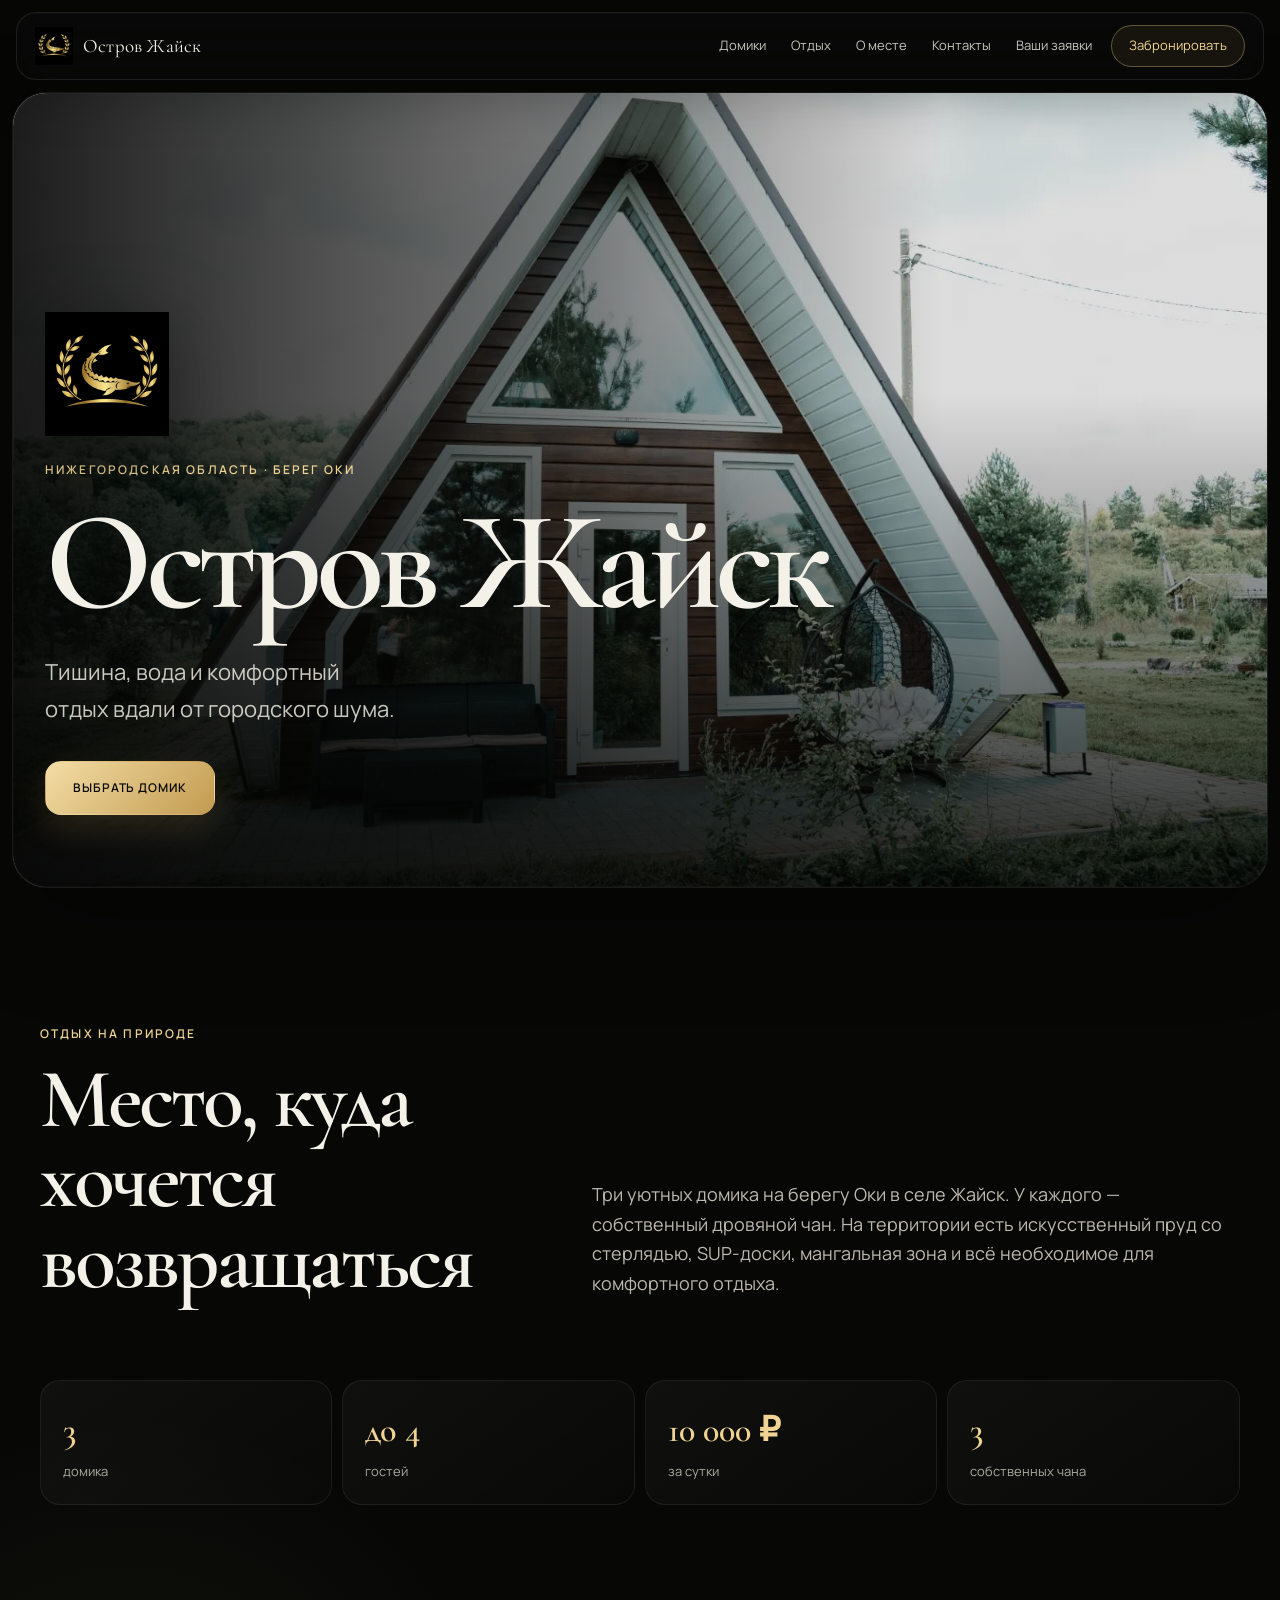
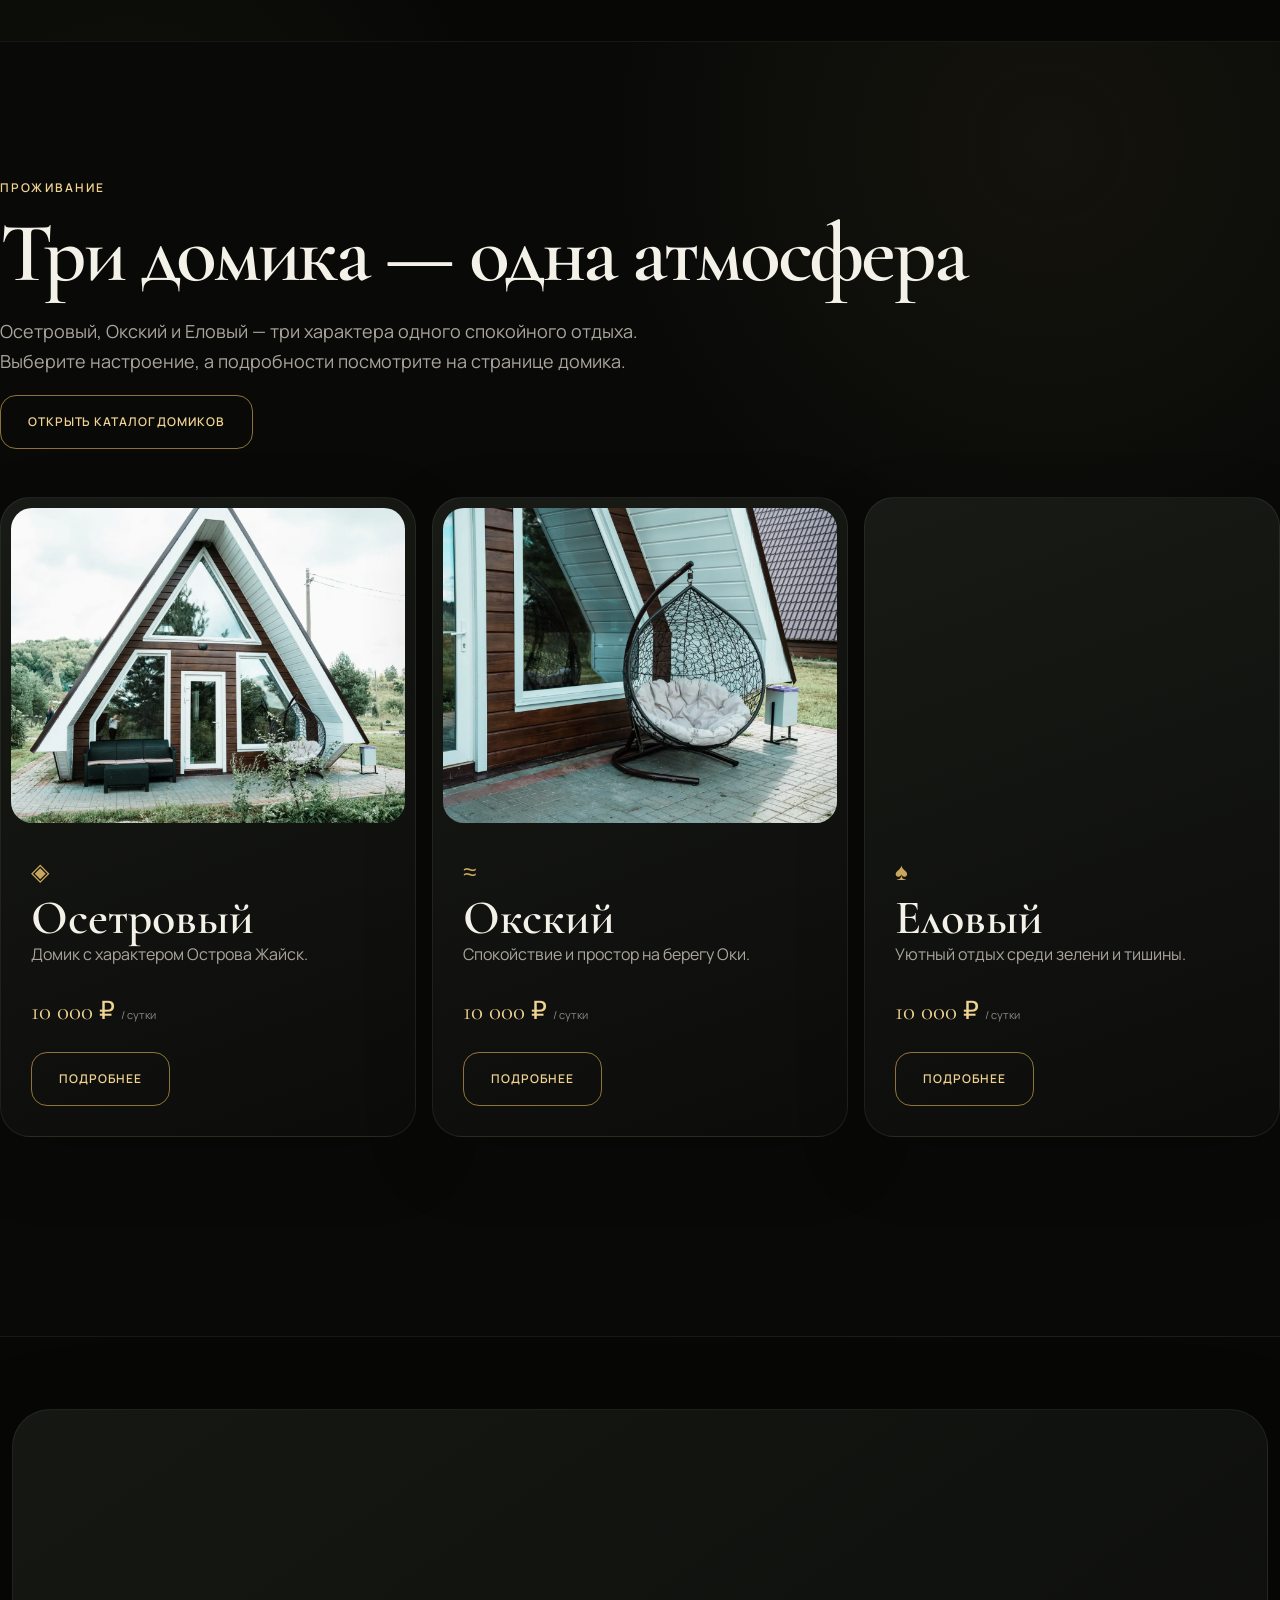
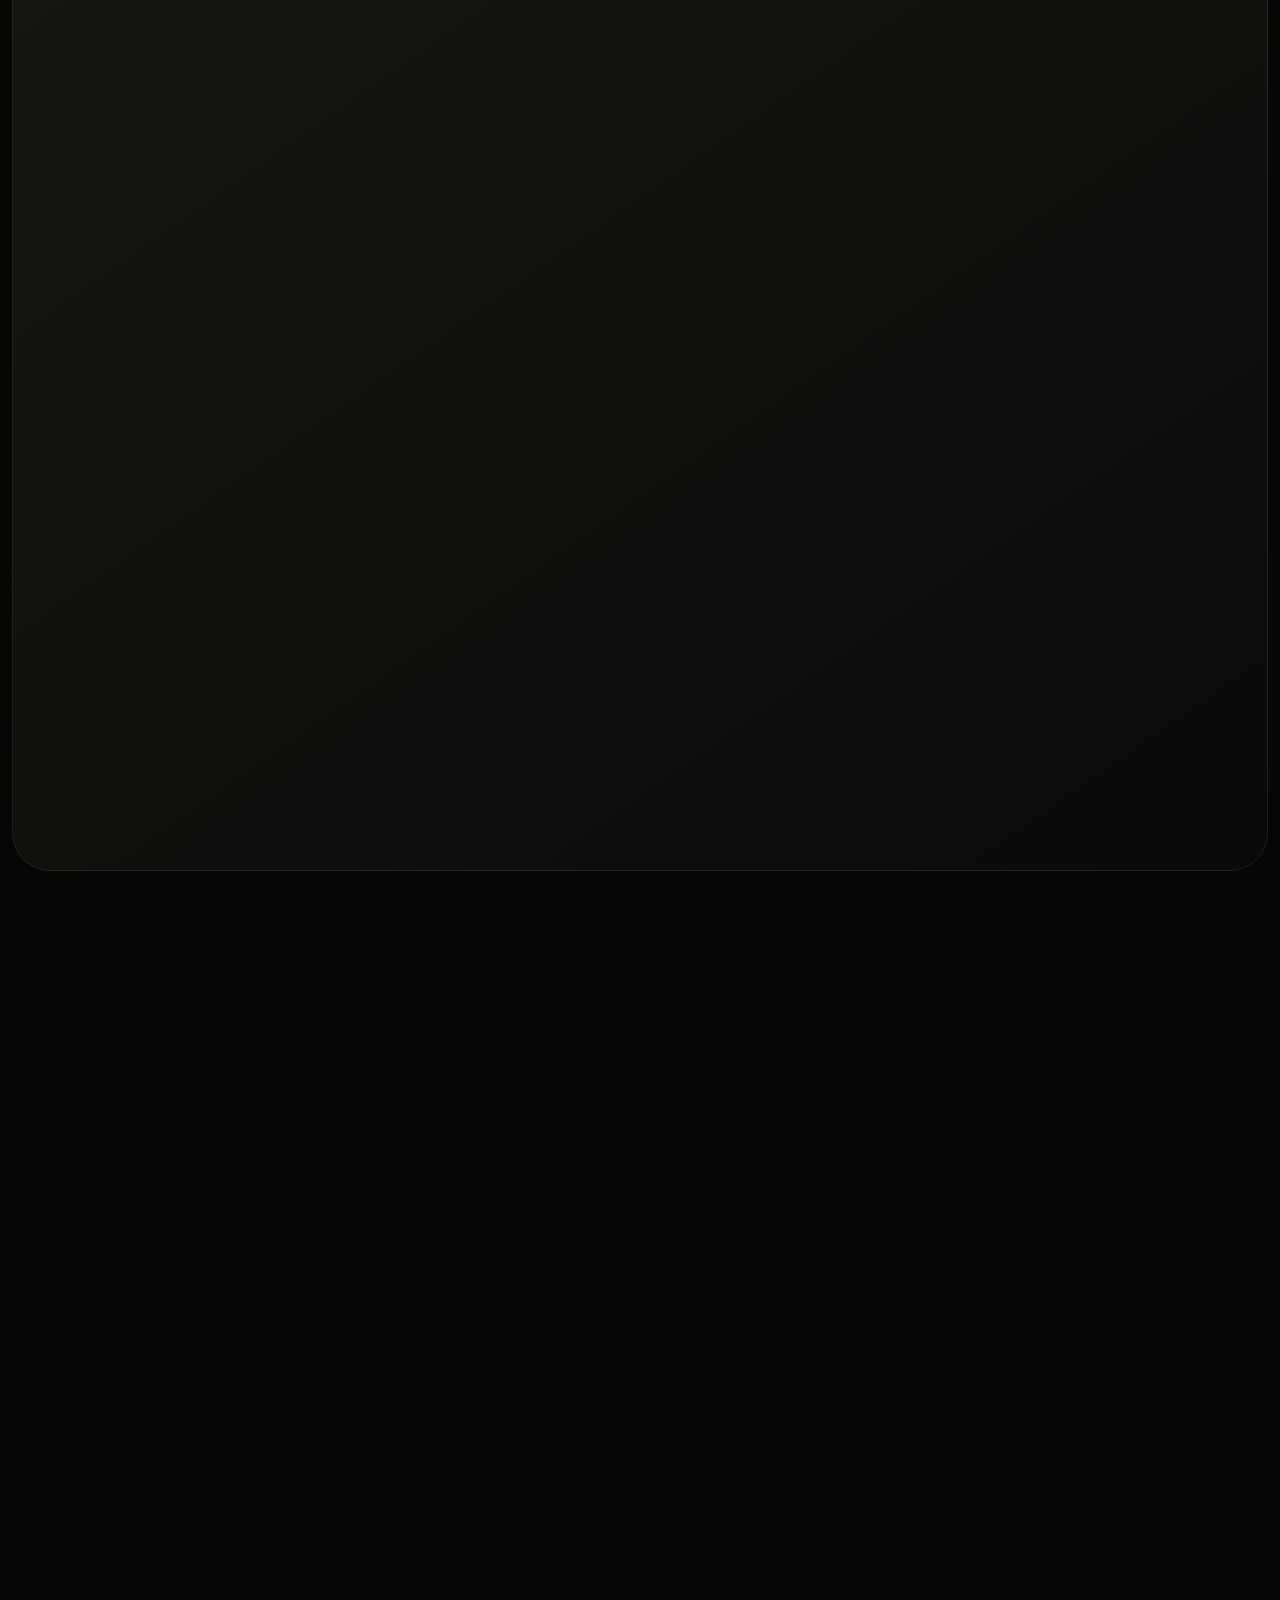
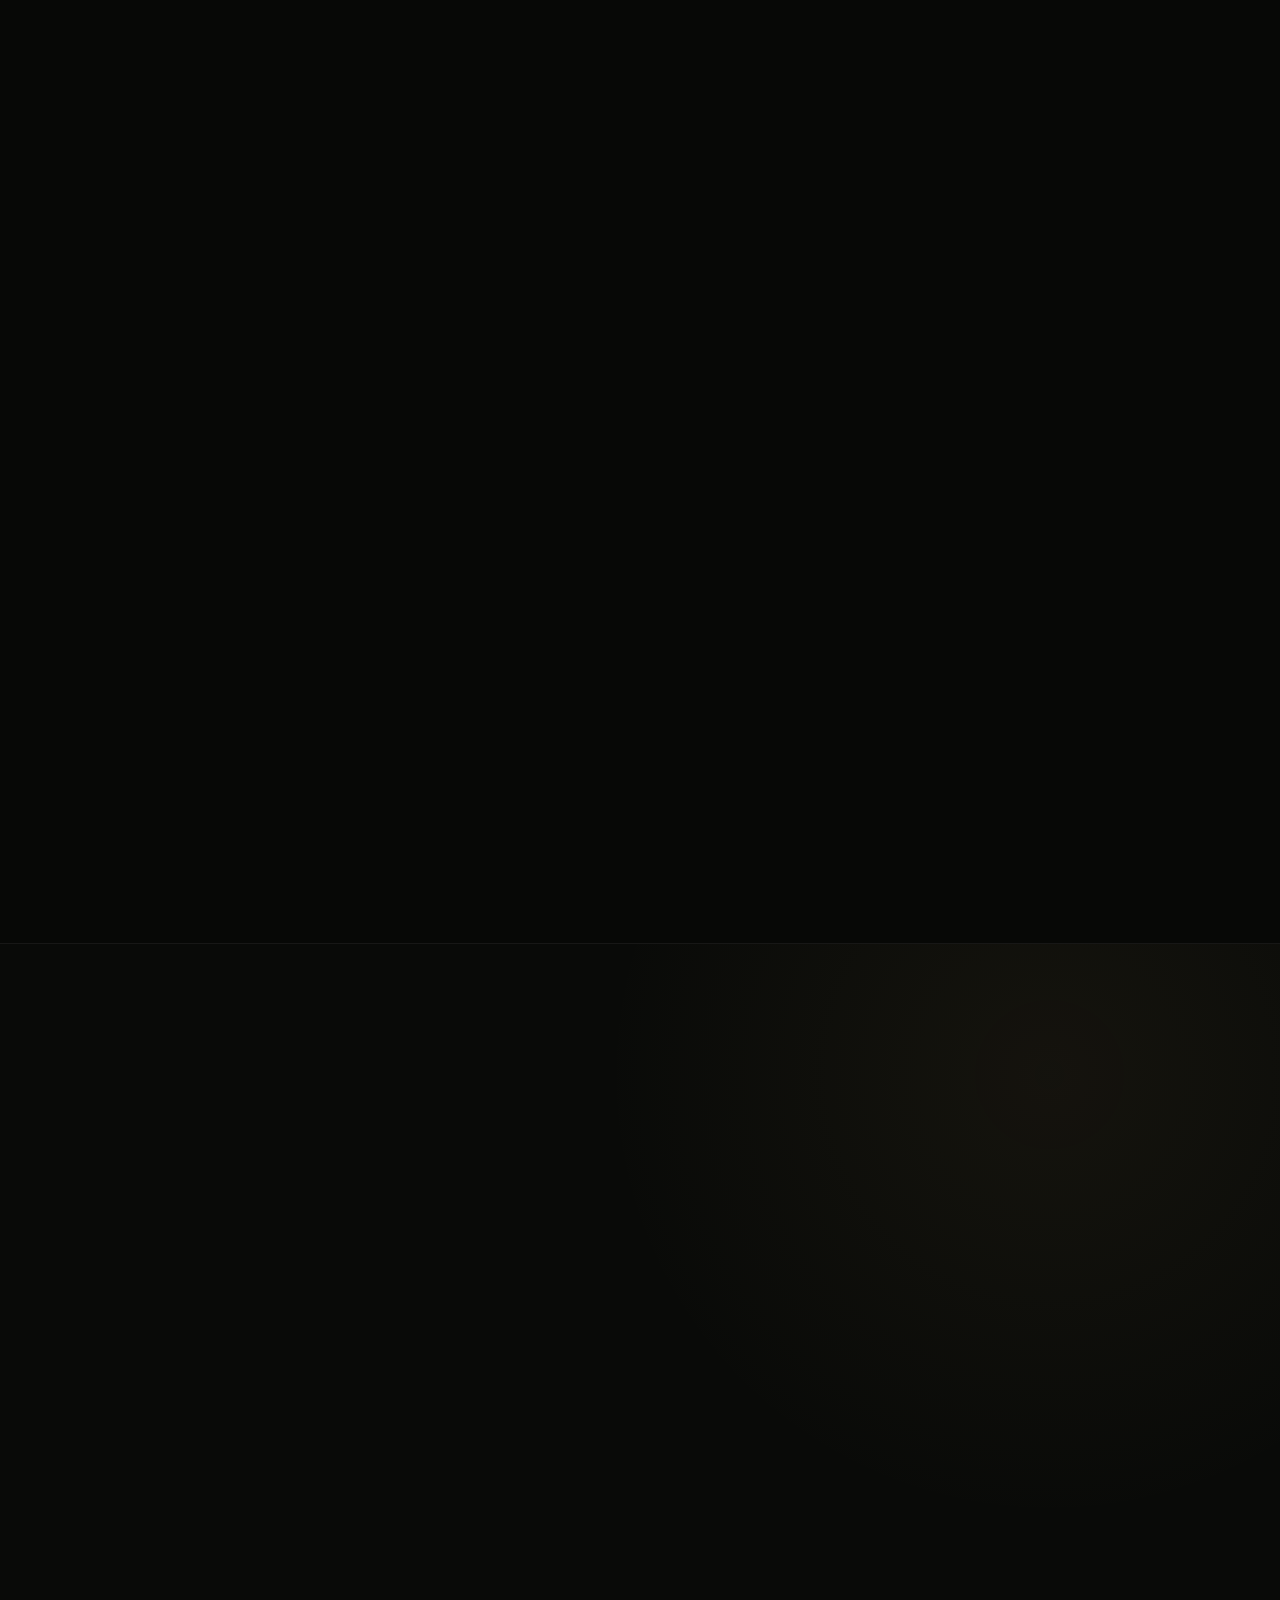
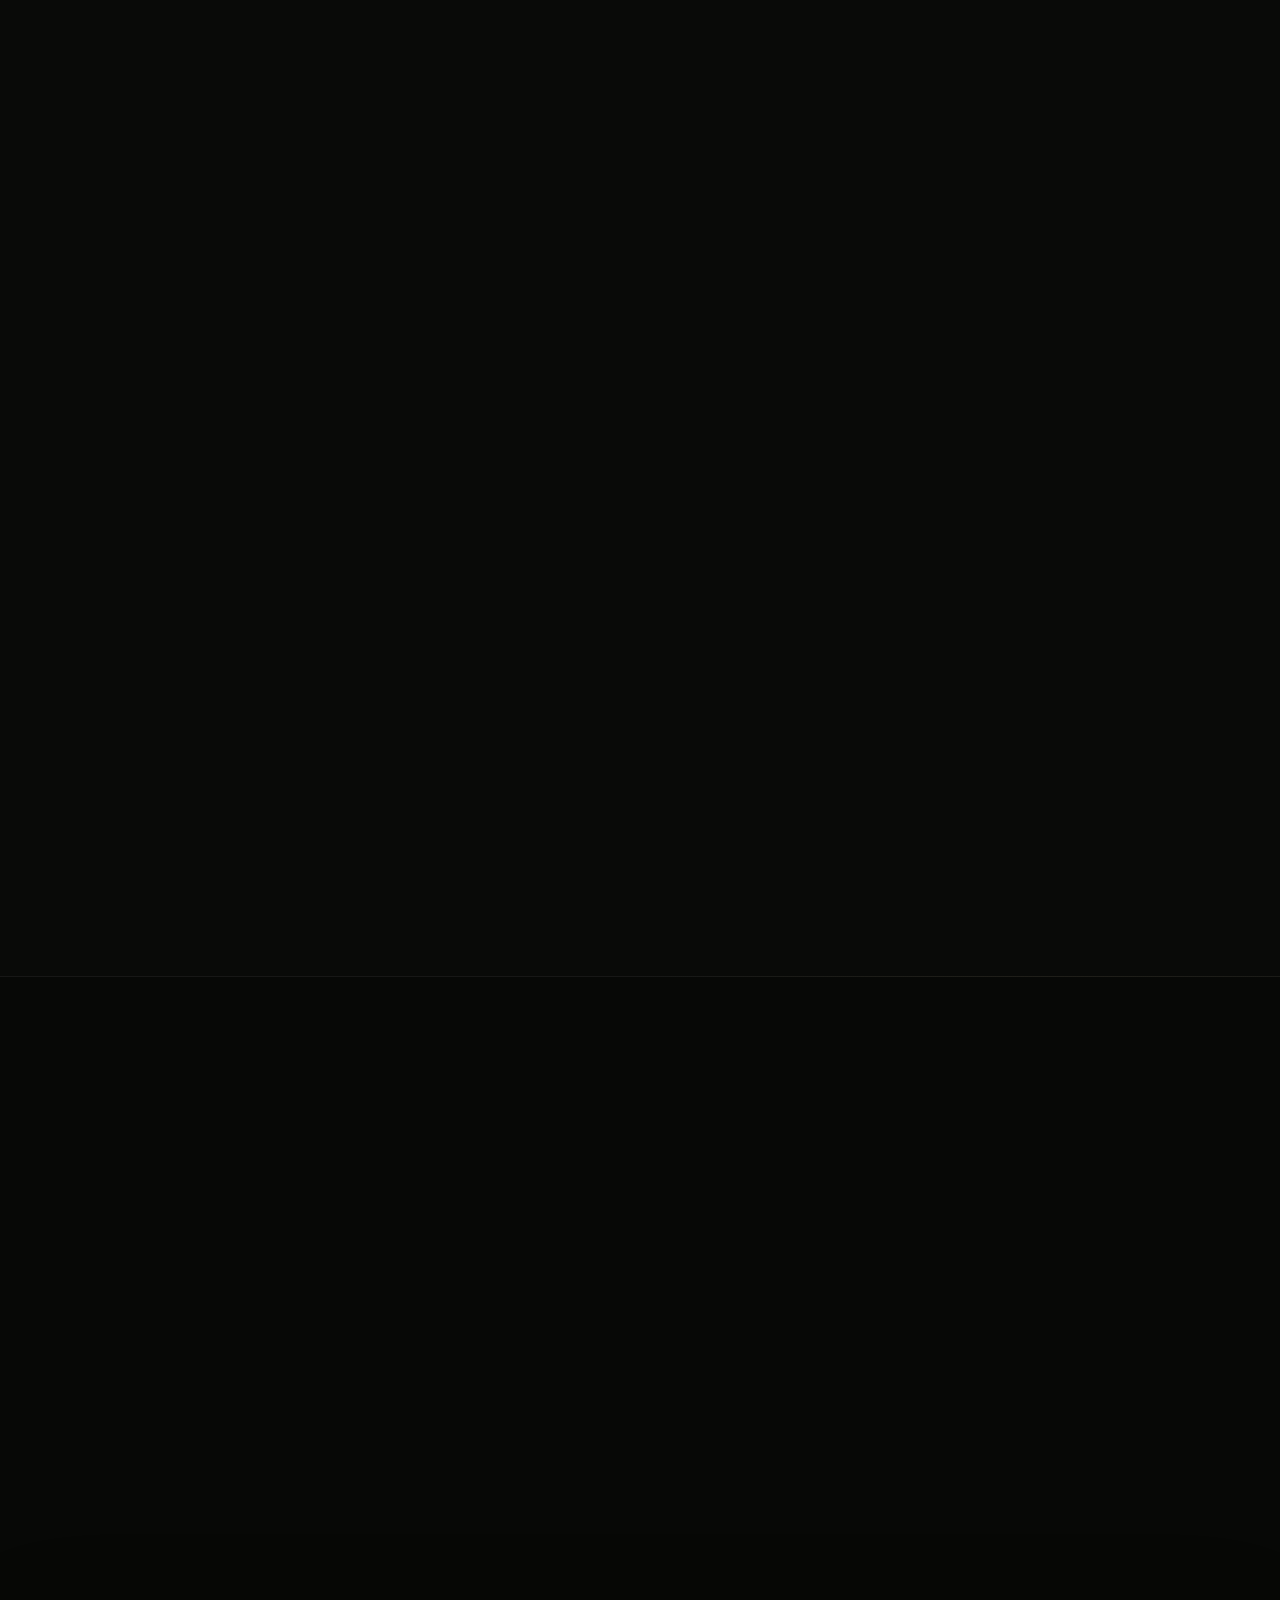
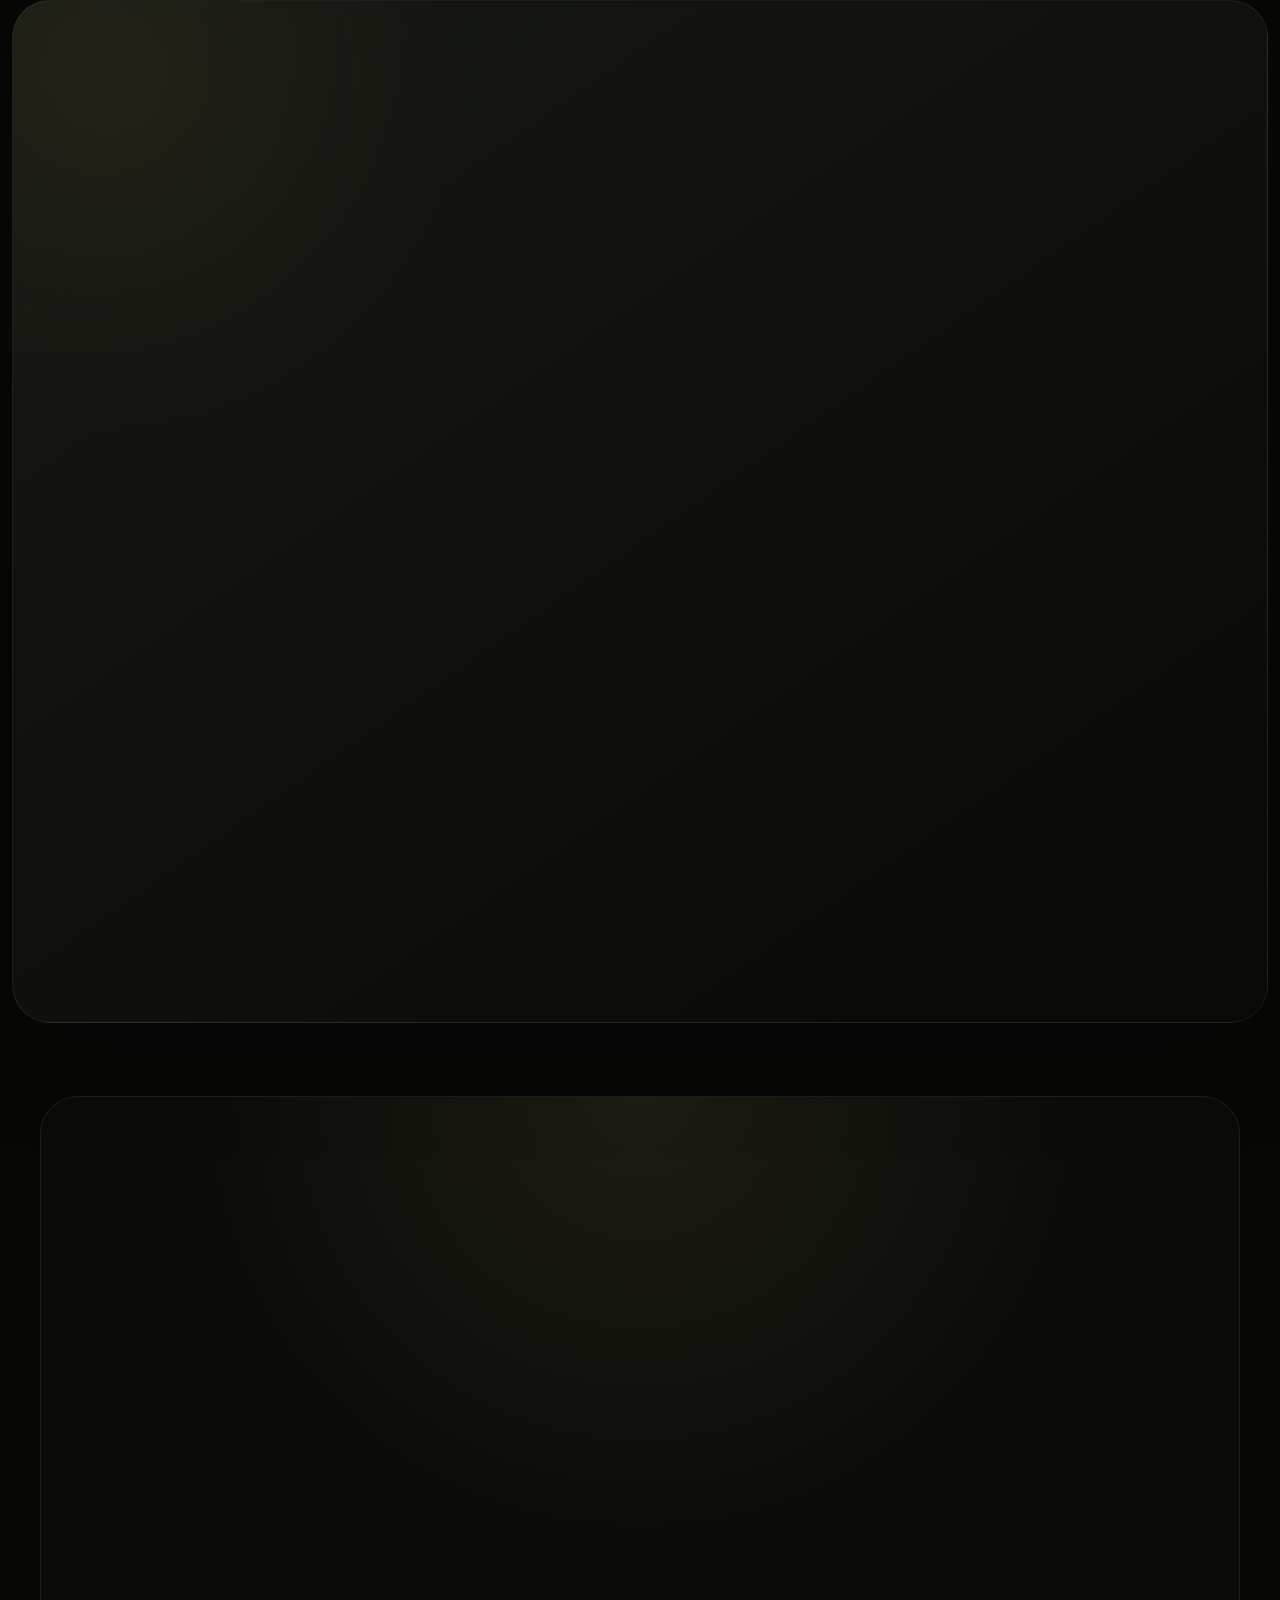
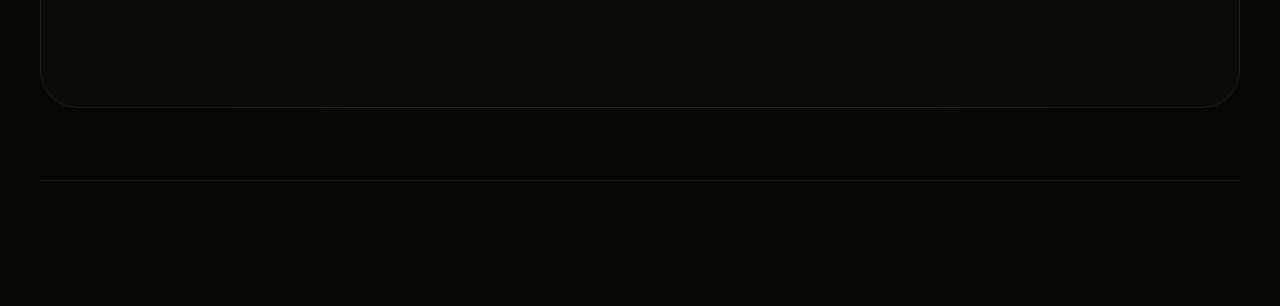
==== commit 29c58421: "Add clickable footer contacts to index.html" ====
--- a/index.html
+++ b/index.html
@@ -131,7 +131,7 @@
     fetchpriority="high"
   >
 
-  <link rel="stylesheet" href="styles.css?v=18">
+  <link rel="stylesheet" href="styles.css?v=19">
 </head>
 
 
@@ -1279,25 +1279,20 @@
      ========================= -->
 
 <footer>
-
   <div class="brand">
-
-    <img
-      src="assets/logo.webp"
-      alt=""
-    >
-
-    <span>
-      Остров Жайск
-    </span>
-
+    <img src="assets/logo.webp" alt="">
+    <span>Остров Жайск</span>
   </div>
 
-
-  <span>
-    © 2026
-  </span>
-
+  <div class="footer-contacts" aria-label="Контакты">
+    <a class="footer-phone" href="tel:+79200540303">
+      +7&nbsp;920&nbsp;054&#8209;03&#8209;03
+    </a>
+    <a class="footer-email" href="mailto:kostantinp81@gmail.com">
+      kostantinp81@gmail.com
+    </a>
+    <span class="footer-copy">© 2026</span>
+  </div>
 </footer>
 
 
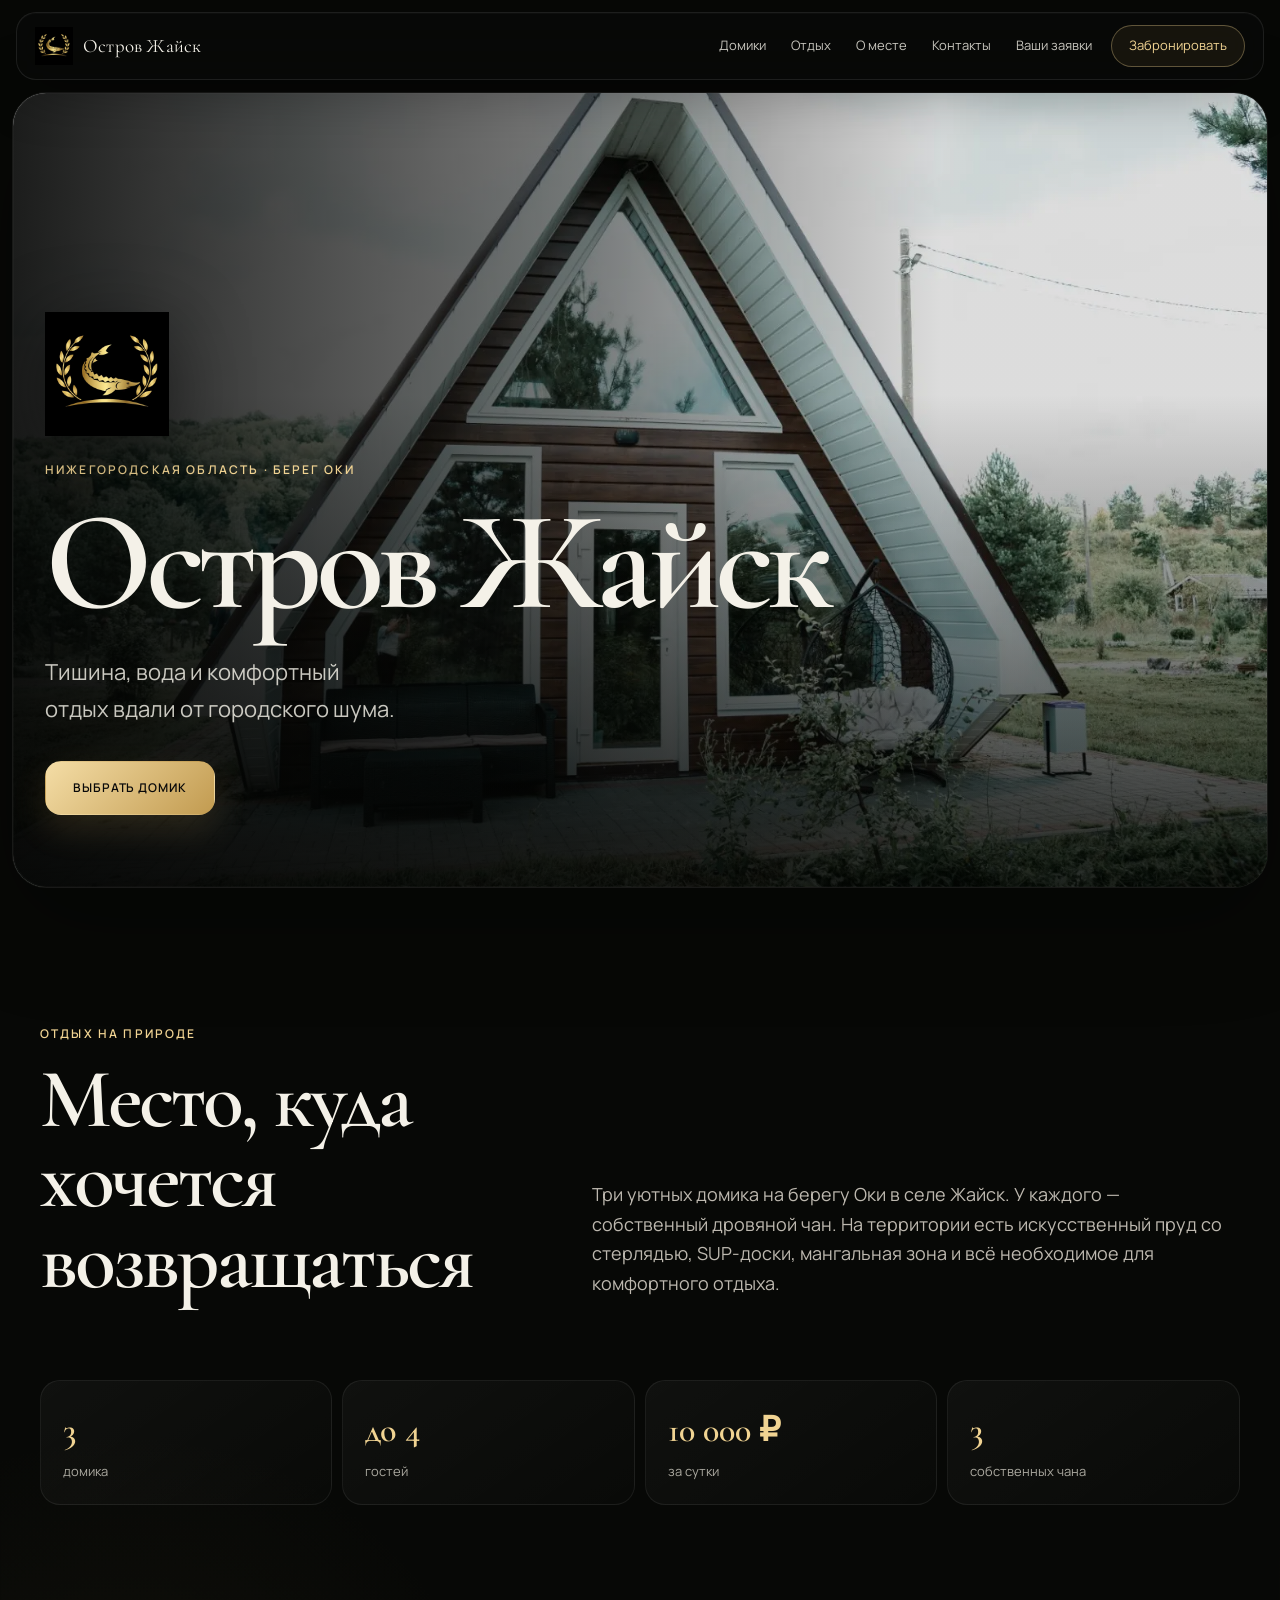
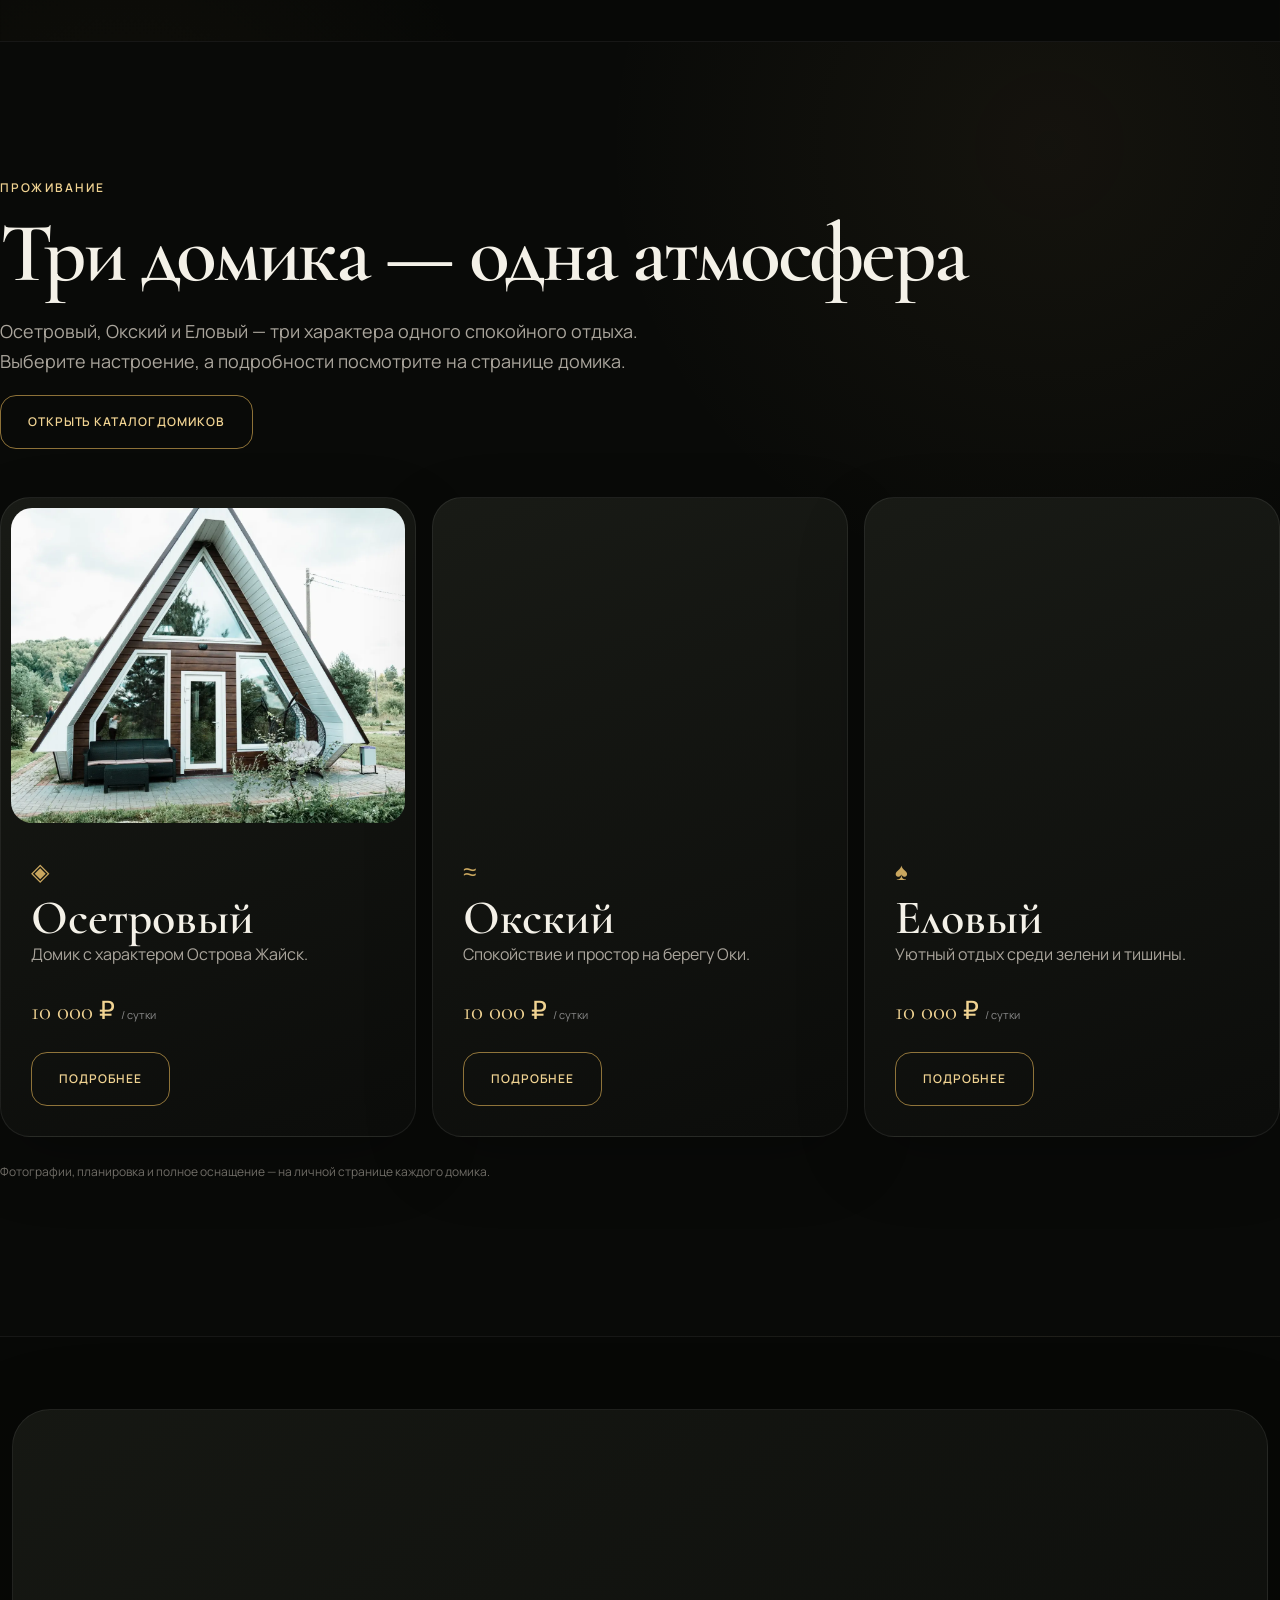
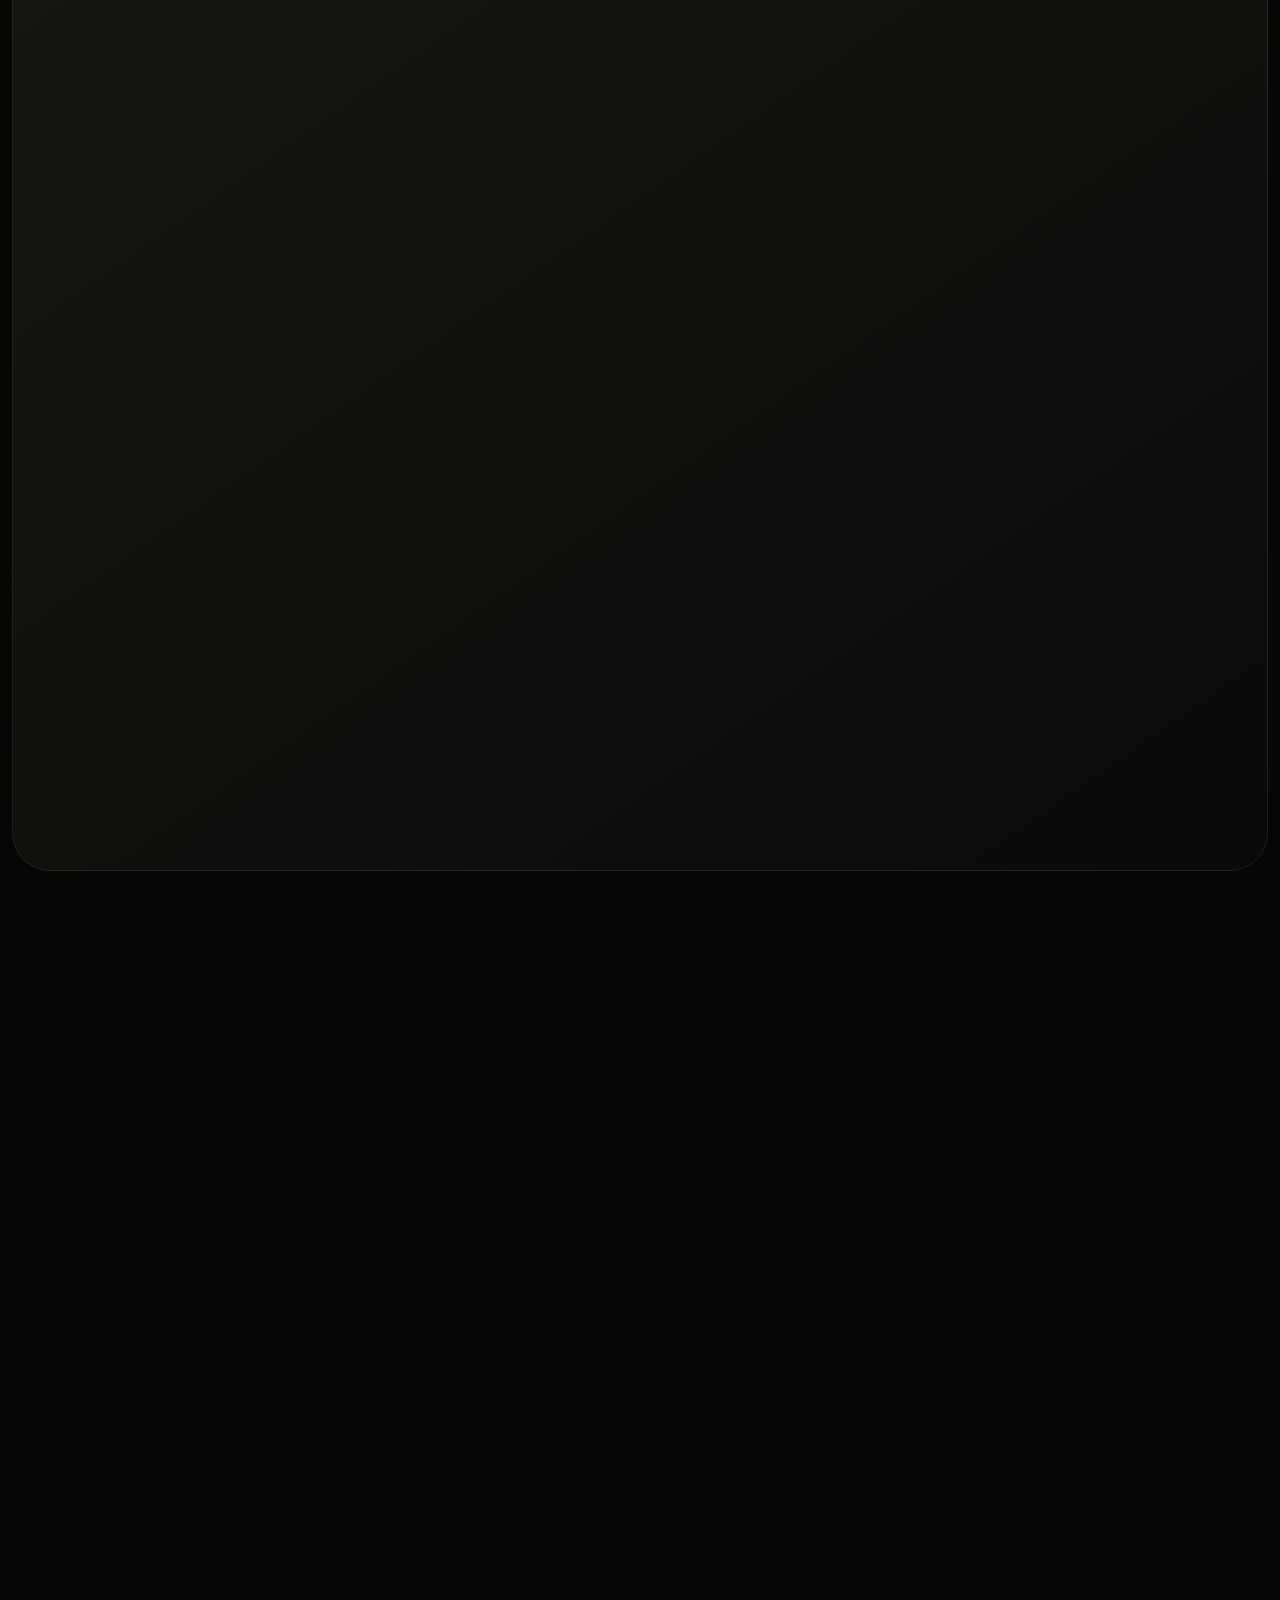
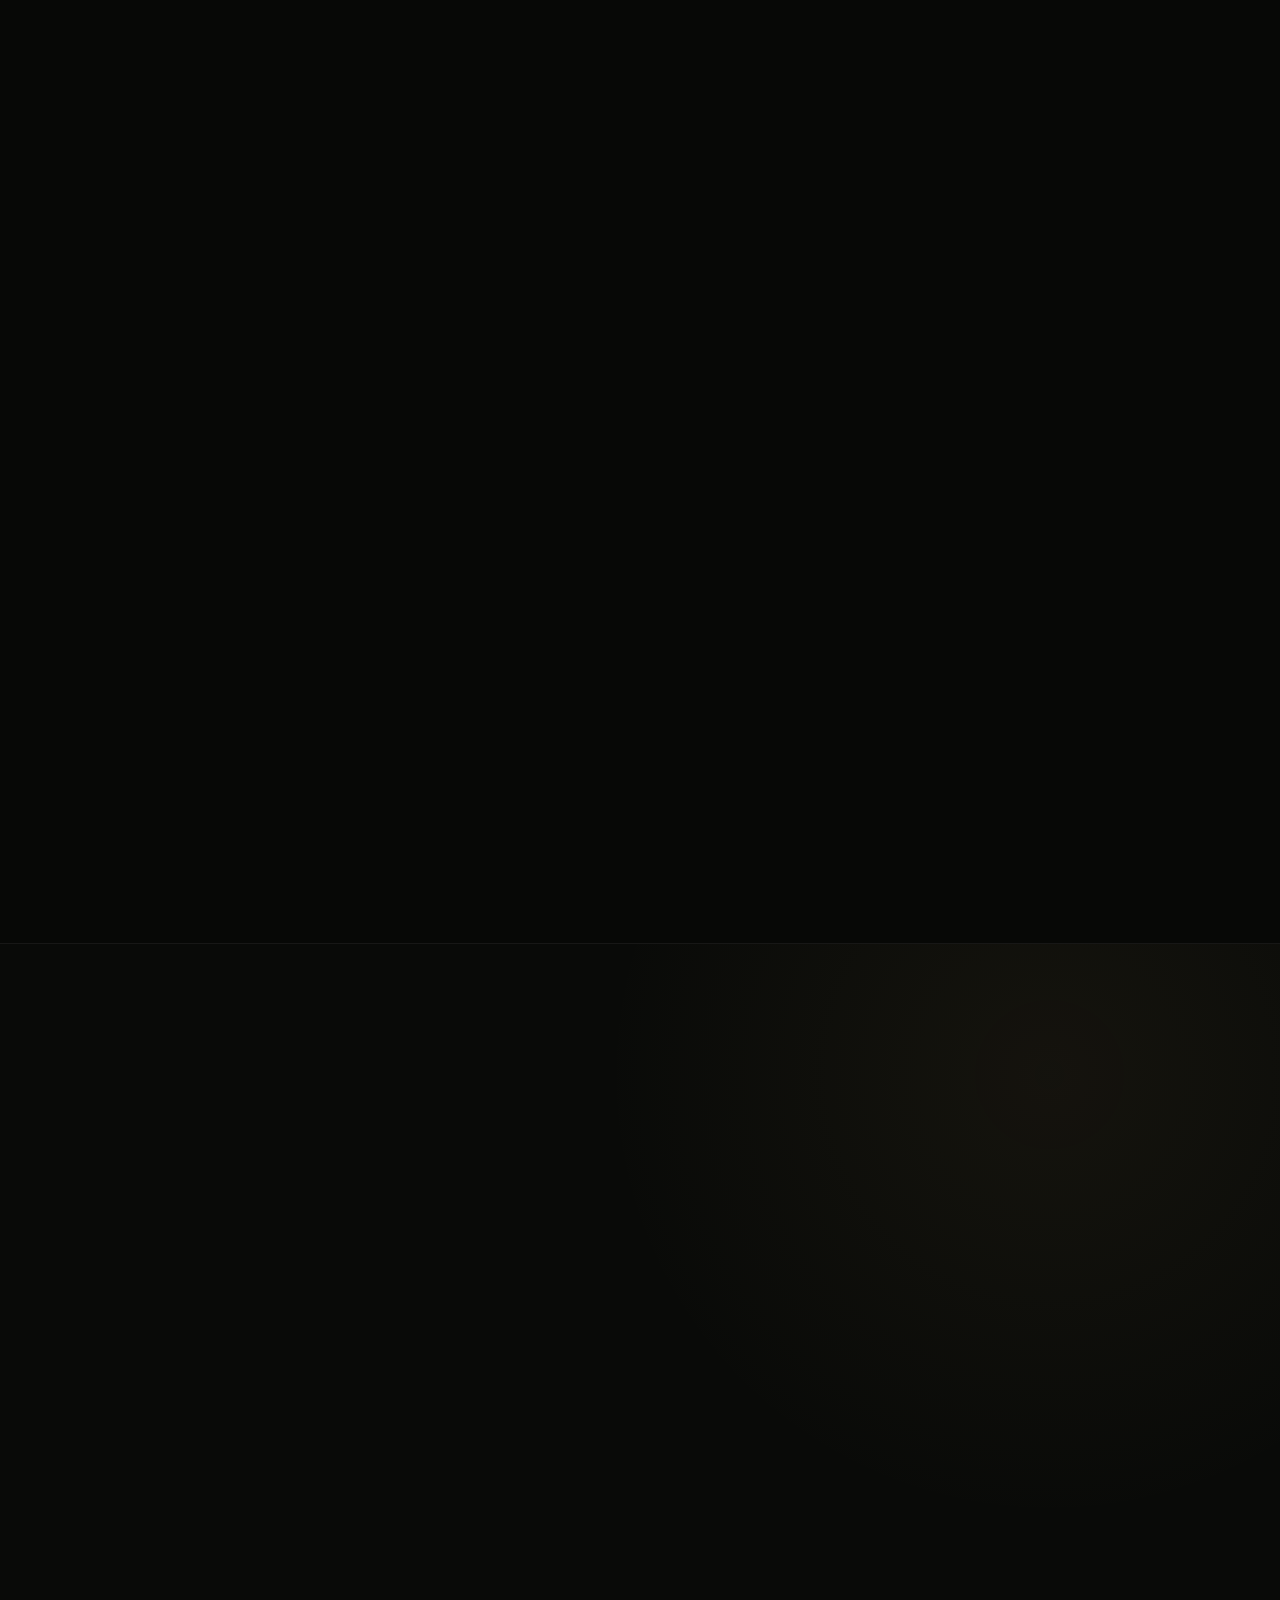
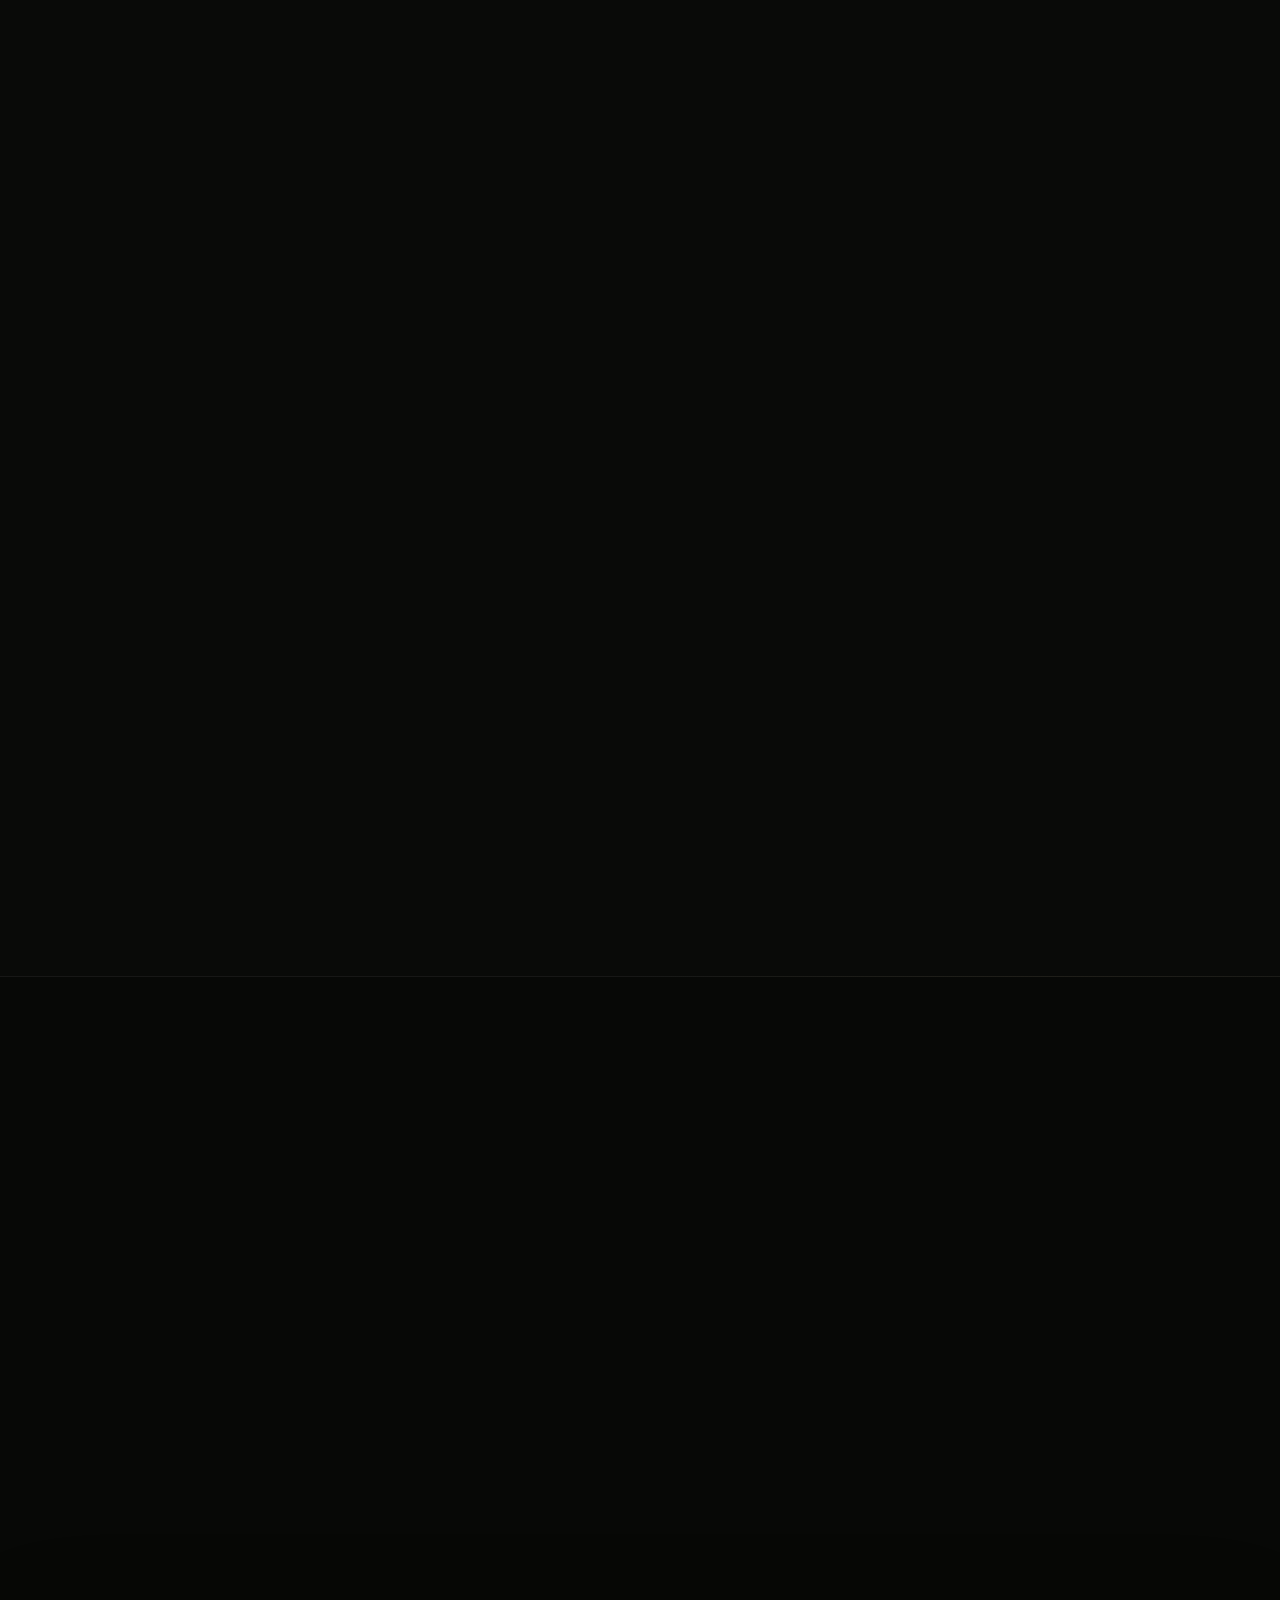
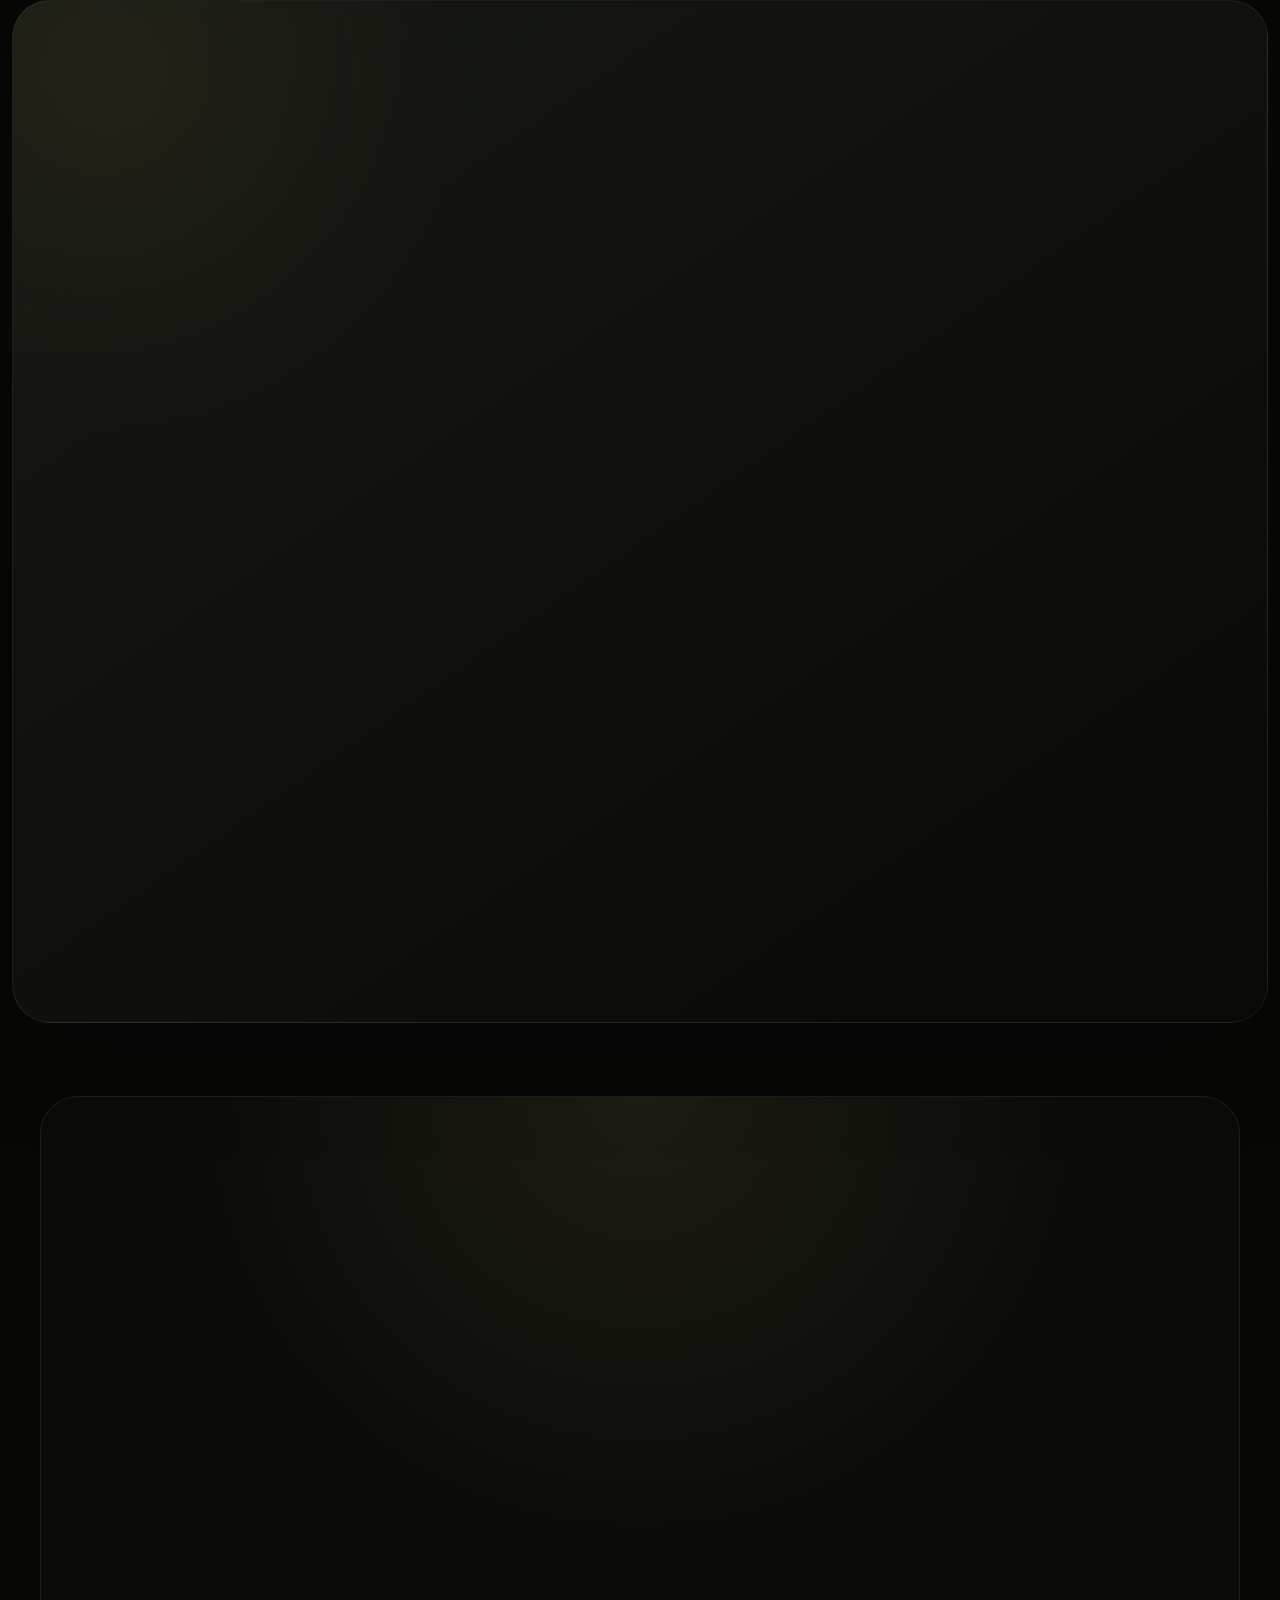
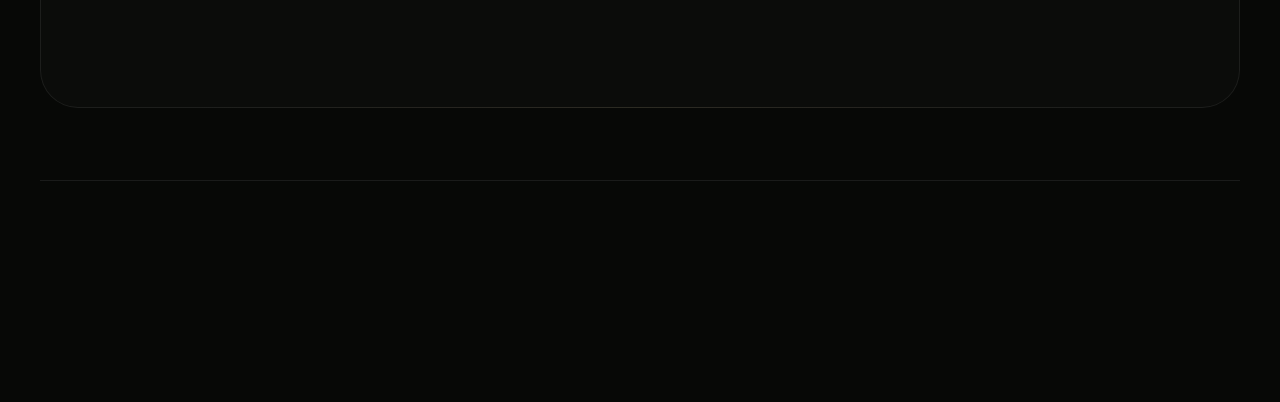
==== commit 754359d0: "Add Yandex Maps address link to index.html" ====
--- a/index.html
+++ b/index.html
@@ -116,6 +116,7 @@
       ],
       "address": {
         "@type": "PostalAddress",
+        "streetAddress": "территория СХ0002055, земельный участок 17",
         "addressLocality": "село Жайск",
         "addressRegion": "Нижегородская область",
         "addressCountry": "RU"
@@ -131,7 +132,7 @@
     fetchpriority="high"
   >
 
-  <link rel="stylesheet" href="styles.css?v=19">
+  <link rel="stylesheet" href="styles.css?v=20">
 </head>
 
 
@@ -1249,7 +1250,7 @@
 
 
   <p>
-    с. Жайск, Нижегородская область · берег Оки
+    с. Жайск, тер. СХ0002055, участок 17 · берег Оки
   </p>
 
 
@@ -1291,6 +1292,17 @@
     <a class="footer-email" href="mailto:kostantinp81@gmail.com">
       kostantinp81@gmail.com
     </a>
+    <a
+      class="footer-map-link"
+      href="https://yandex.ru/maps/org/ostrov_zhaysk/136532600219/"
+      target="_blank"
+      rel="noopener noreferrer"
+      data-ym-goal="yandex_maps_click"
+      aria-label="Открыть Остров Жайск в Яндекс Картах, территория СХ0002055, участок 17"
+    >
+      <span>Открыть в Яндекс Картах</span>
+      <small>тер. СХ0002055, участок 17</small>
+    </a>
     <span class="footer-copy">© 2026</span>
   </div>
 </footer>
@@ -1298,7 +1310,7 @@
 
 <script src="config.js"></script>
 
-<script src="script.js?v=14"></script>
+<script src="script.js?v=15"></script>
 
 
 </body>
--- a/styles.css
+++ b/styles.css
@@ -1492,198 +1492,6 @@
 
   transform:
     translateY(-2px) scale(1.025);
-
-}
-
-
-/* Золотая гравировка, которая покрывается медной патиной. */
-.oxidation-ornament {
-
-  position:
-    fixed;
-
-  z-index:
-    1200;
-
-  width:
-    118px;
-
-  height:
-    118px;
-
-  color:
-    #e4bd63;
-
-  pointer-events:
-    none;
-
-  transform-origin:
-    center;
-
-  animation:
-    oxidation-bloom 1.15s cubic-bezier(0.2, 0.72, 0.2, 1) forwards;
-
-}
-
-
-.oxidation-ornament svg {
-
-  width:
-    100%;
-
-  height:
-    100%;
-
-  overflow:
-    visible;
-
-  filter:
-    drop-shadow(0 0 8px currentColor);
-
-  transform:
-    rotate(-10deg);
-
-  animation:
-    oxidation-turn 1.15s ease-out forwards;
-
-}
-
-
-.oxidation-ring,
-.oxidation-leaf,
-.oxidation-curl {
-
-  fill:
-    none;
-
-  stroke:
-    currentColor;
-
-  stroke-linecap:
-    round;
-
-  stroke-linejoin:
-    round;
-
-  vector-effect:
-    non-scaling-stroke;
-
-}
-
-
-.oxidation-ring {
-
-  stroke-width:
-    0.9;
-
-  stroke-dasharray:
-    5 5;
-
-}
-
-
-.oxidation-ring-inner {
-
-  stroke-dasharray:
-    2 4;
-
-}
-
-
-.oxidation-leaf {
-
-  stroke-width:
-    1.15;
-
-}
-
-
-.oxidation-leaf path:first-child {
-
-  fill:
-    currentColor;
-
-  fill-opacity:
-    0.1;
-
-}
-
-
-.oxidation-curl {
-
-  stroke-width:
-    1.25;
-
-  stroke-dasharray:
-    42;
-
-  stroke-dashoffset:
-    42;
-
-  animation:
-    oxidation-carve 0.75s 0.08s ease-out forwards;
-
-}
-
-
-.oxidation-core {
-
-  fill:
-    currentColor;
-
-}
-
-
-@keyframes oxidation-bloom {
-
-  0% {
-    opacity: 0;
-    color: #e8c56f;
-    transform: translate(-50%, -50%) scale(0.28);
-  }
-
-  28% {
-    opacity: 0.92;
-    color: #edcf7c;
-  }
-
-  62% {
-    opacity: 0.82;
-    color: #a4a263;
-  }
-
-  82% {
-    opacity: 0.58;
-    color: #4e8b76;
-  }
-
-  100% {
-    opacity: 0;
-    color: #2f7467;
-    transform: translate(-50%, -50%) scale(1.18);
-  }
-
-}
-
-
-@keyframes oxidation-turn {
-
-  from {
-    transform: rotate(-12deg);
-  }
-
-  to {
-    transform: rotate(7deg);
-  }
-
-}
-
-
-@keyframes oxidation-carve {
-
-  to {
-    stroke-dashoffset: 0;
-  }
 
 }
 
@@ -4558,31 +4366,67 @@
     animation: none;
     opacity: 0;
   }
-
-  .oxidation-ornament {
-    animation: oxidation-reduced 0.42s ease-out forwards;
-  }
-
-  .oxidation-ornament svg {
-    animation: none;
-  }
-}
-
-@keyframes oxidation-reduced {
-  0% {
-    opacity: 0;
-    color: #e8c56f;
-    transform: translate(-50%, -50%);
-  }
-
-  55% {
-    opacity: 0.7;
-    color: #8c9c68;
-  }
-
-  100% {
-    opacity: 0;
-    color: #2f7467;
-    transform: translate(-50%, -50%);
-  }
-}
+}
+
+/* =========================
+   КОНТАКТЫ В ПОДВАЛЕ
+   ========================= */
+
+.footer-contacts {
+  display: flex;
+  flex-direction: column;
+  align-items: flex-end;
+  gap: 7px;
+  text-align: right;
+}
+
+.footer-contacts a {
+  color: rgba(255, 255, 255, 0.82);
+  font-weight: 500;
+  text-decoration: none;
+  transition: color 0.2s ease;
+}
+
+.footer-contacts a:hover,
+.footer-contacts a:focus-visible {
+  color: var(--gold-light);
+}
+
+.footer-email {
+  font-size: 14px;
+}
+
+.footer-copy {
+  margin-top: 3px;
+  color: #777;
+  font-size: 12px;
+}
+
+@media (max-width: 600px) {
+  footer .footer-contacts {
+    width: 100%;
+    align-items: flex-start;
+    text-align: left;
+  }
+}
+
+.footer-map-link {
+  display: flex;
+  flex-direction: column;
+  align-items: flex-end;
+  gap: 2px;
+}
+
+.footer-map-link small {
+  color: rgba(255, 255, 255, 0.48);
+  font-size: 12px;
+  font-weight: 400;
+  line-height: 1.4;
+}
+
+@media (max-width: 600px) {
+  footer .footer-map-link {
+    align-items: flex-start;
+  }
+}
+
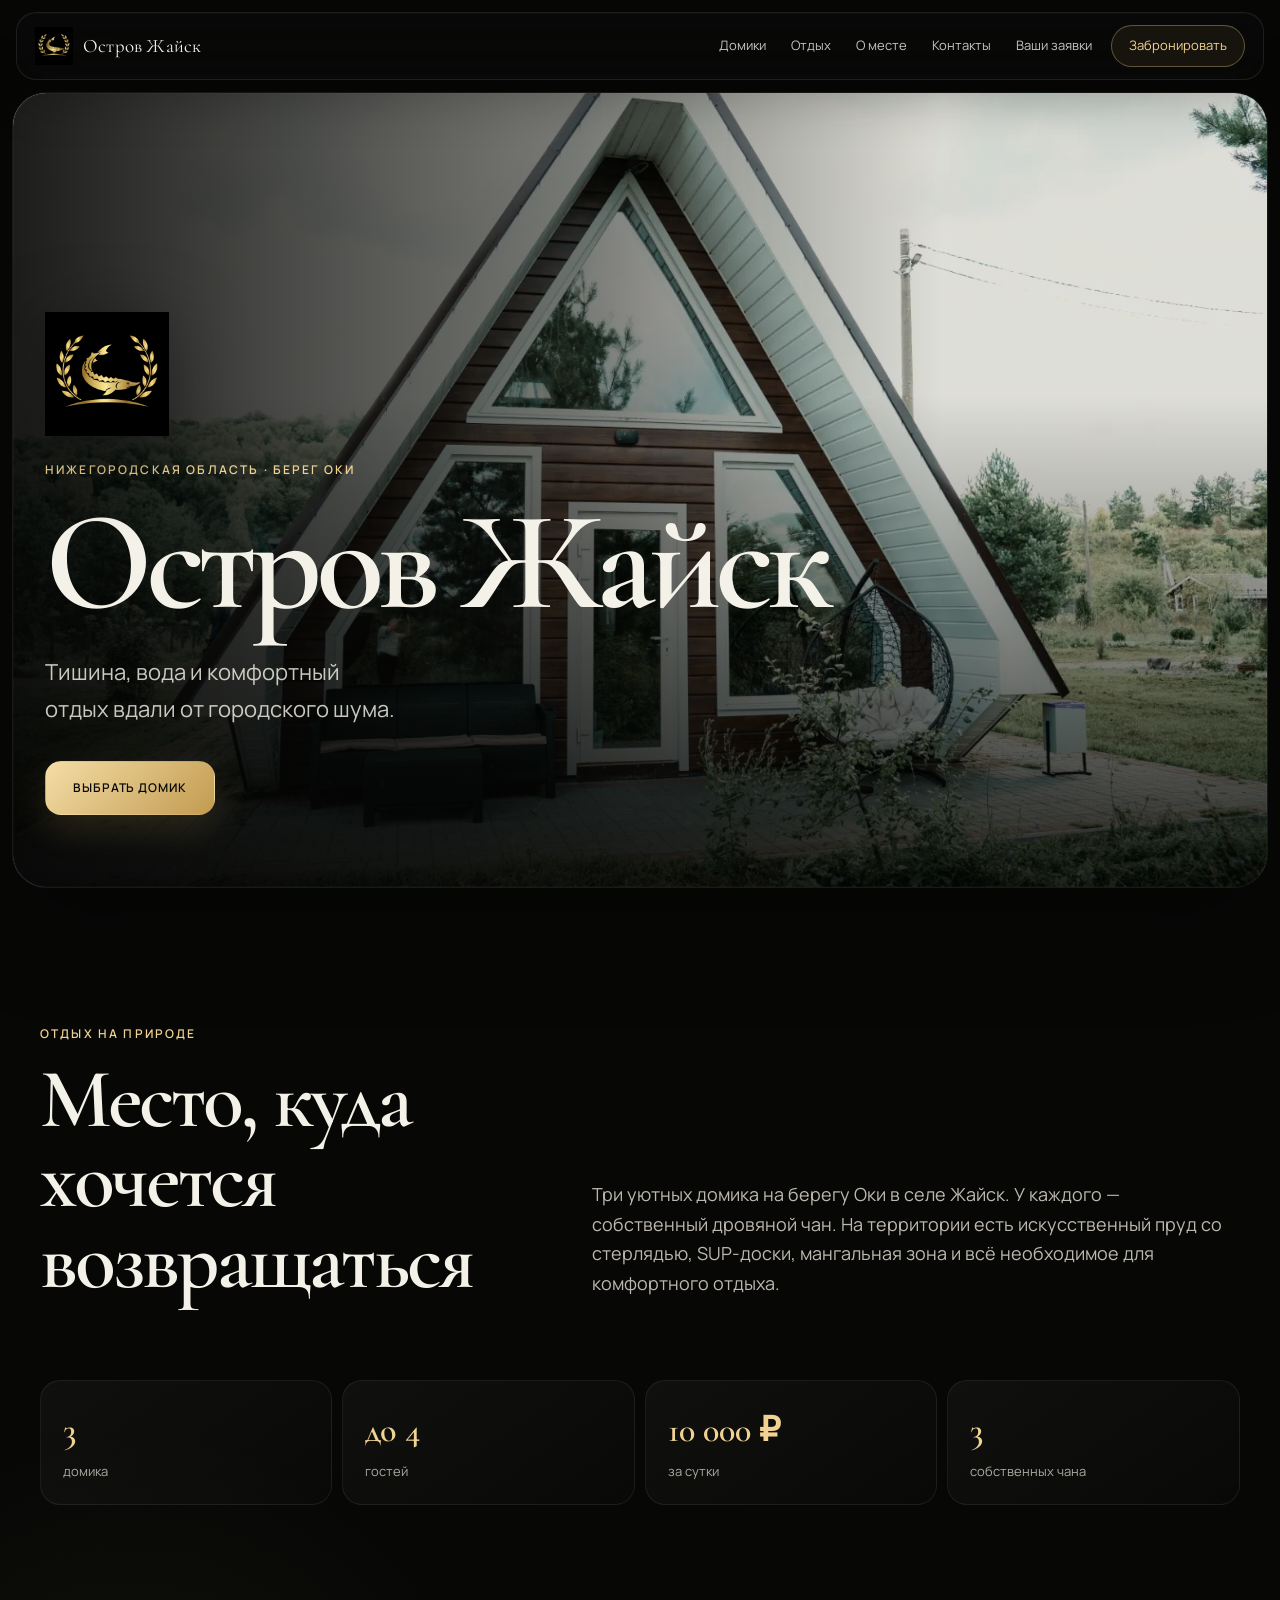
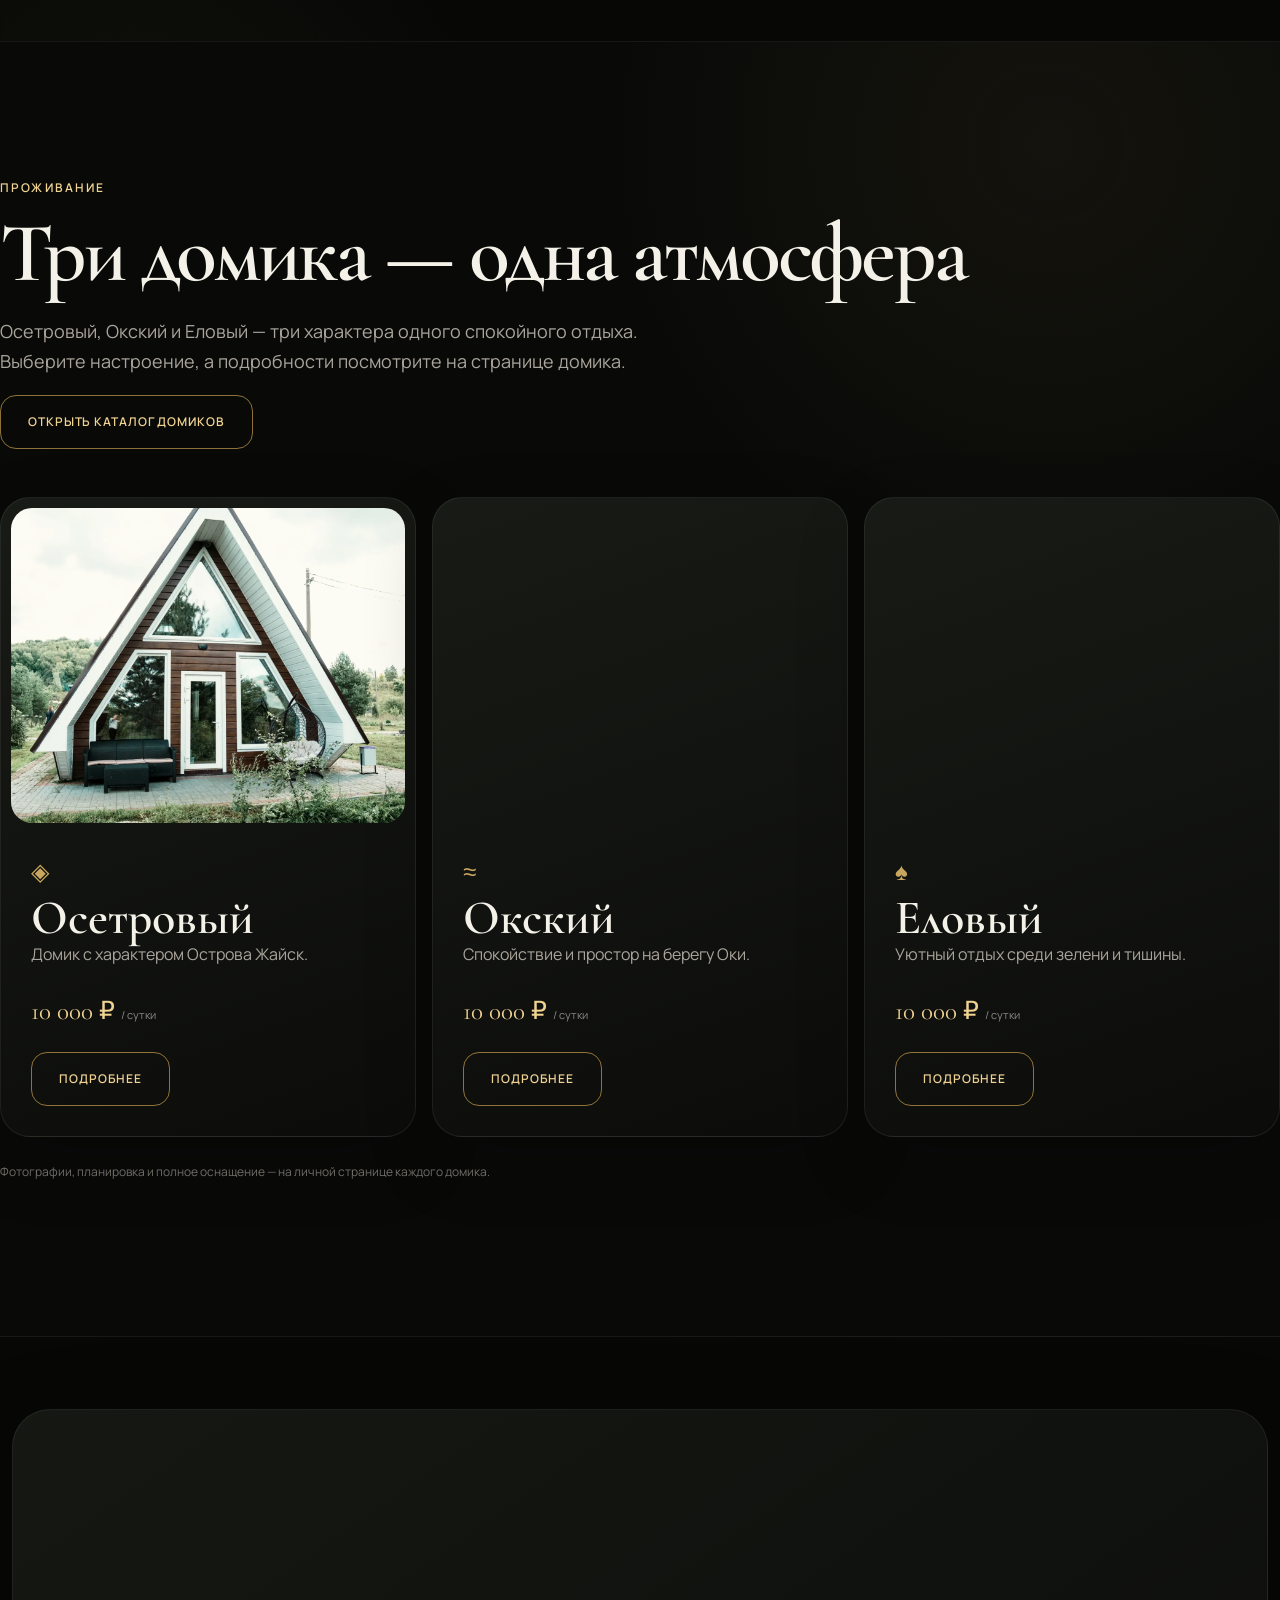
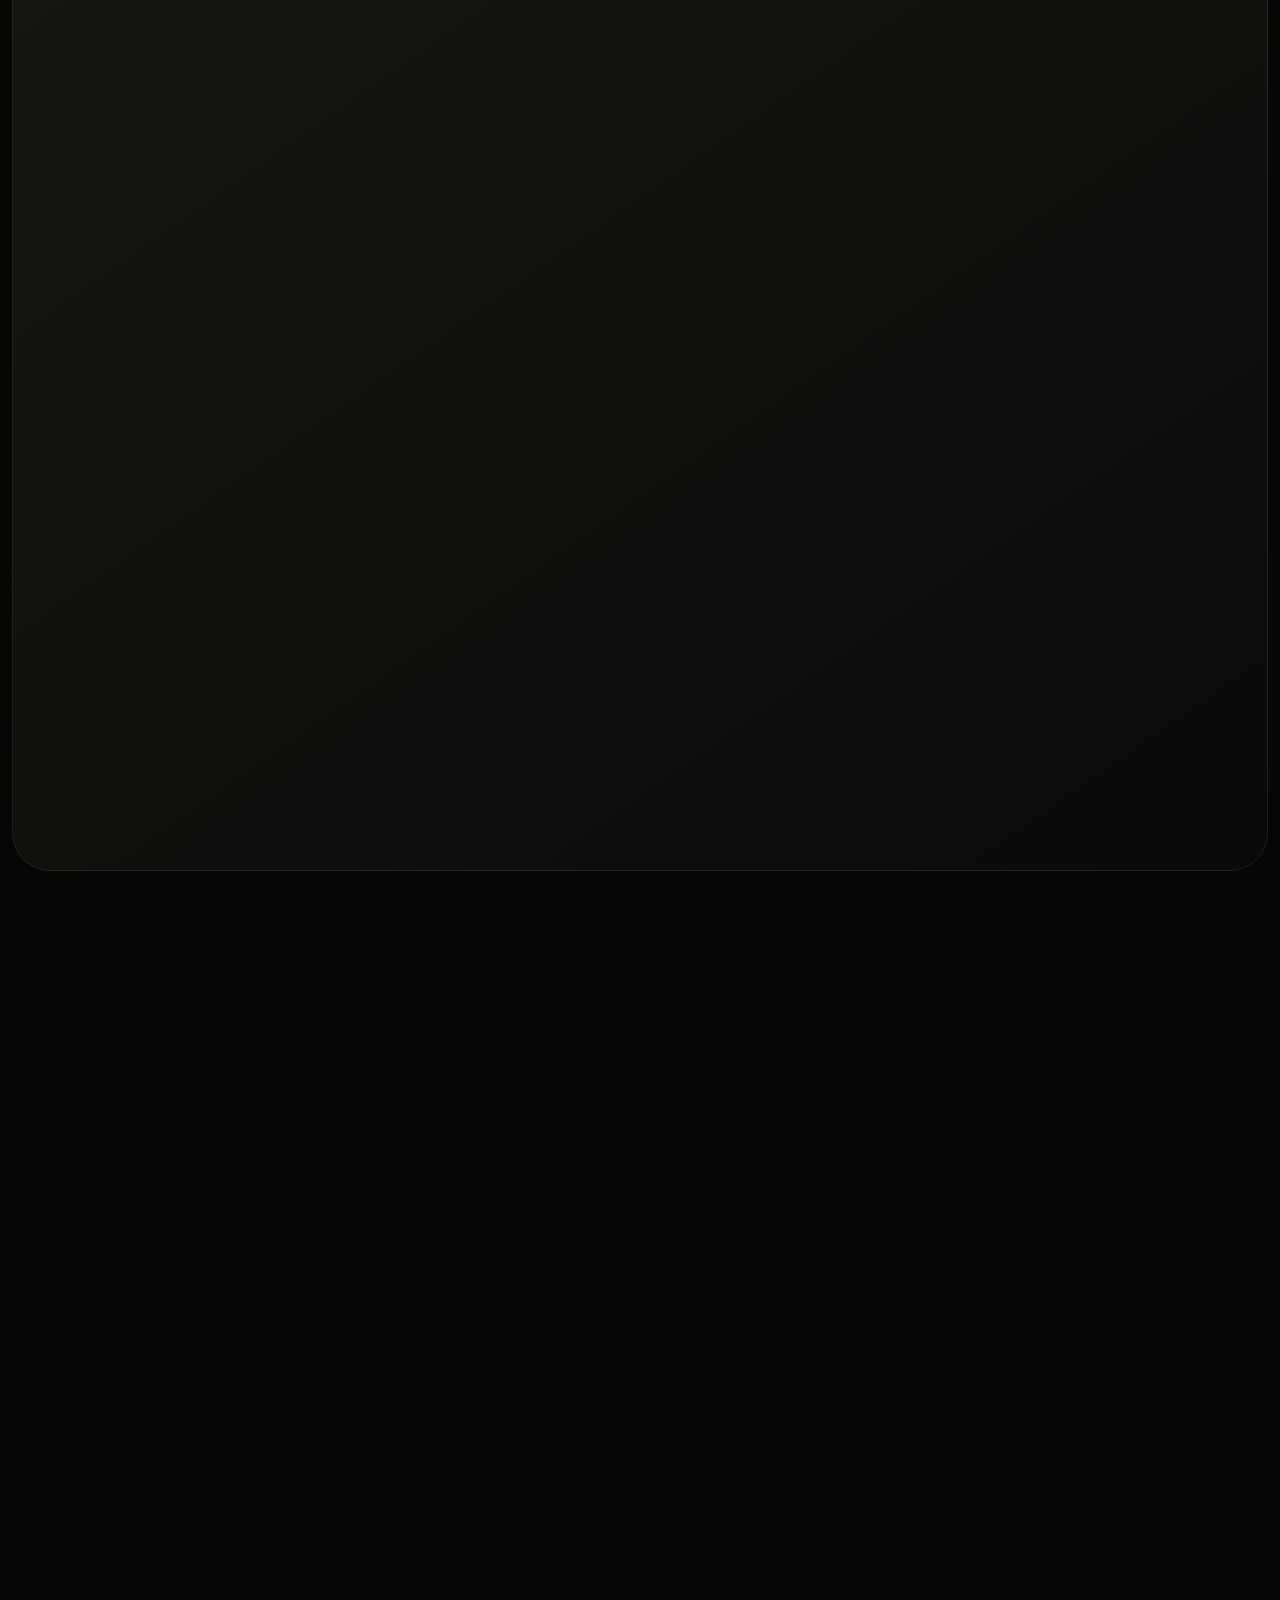
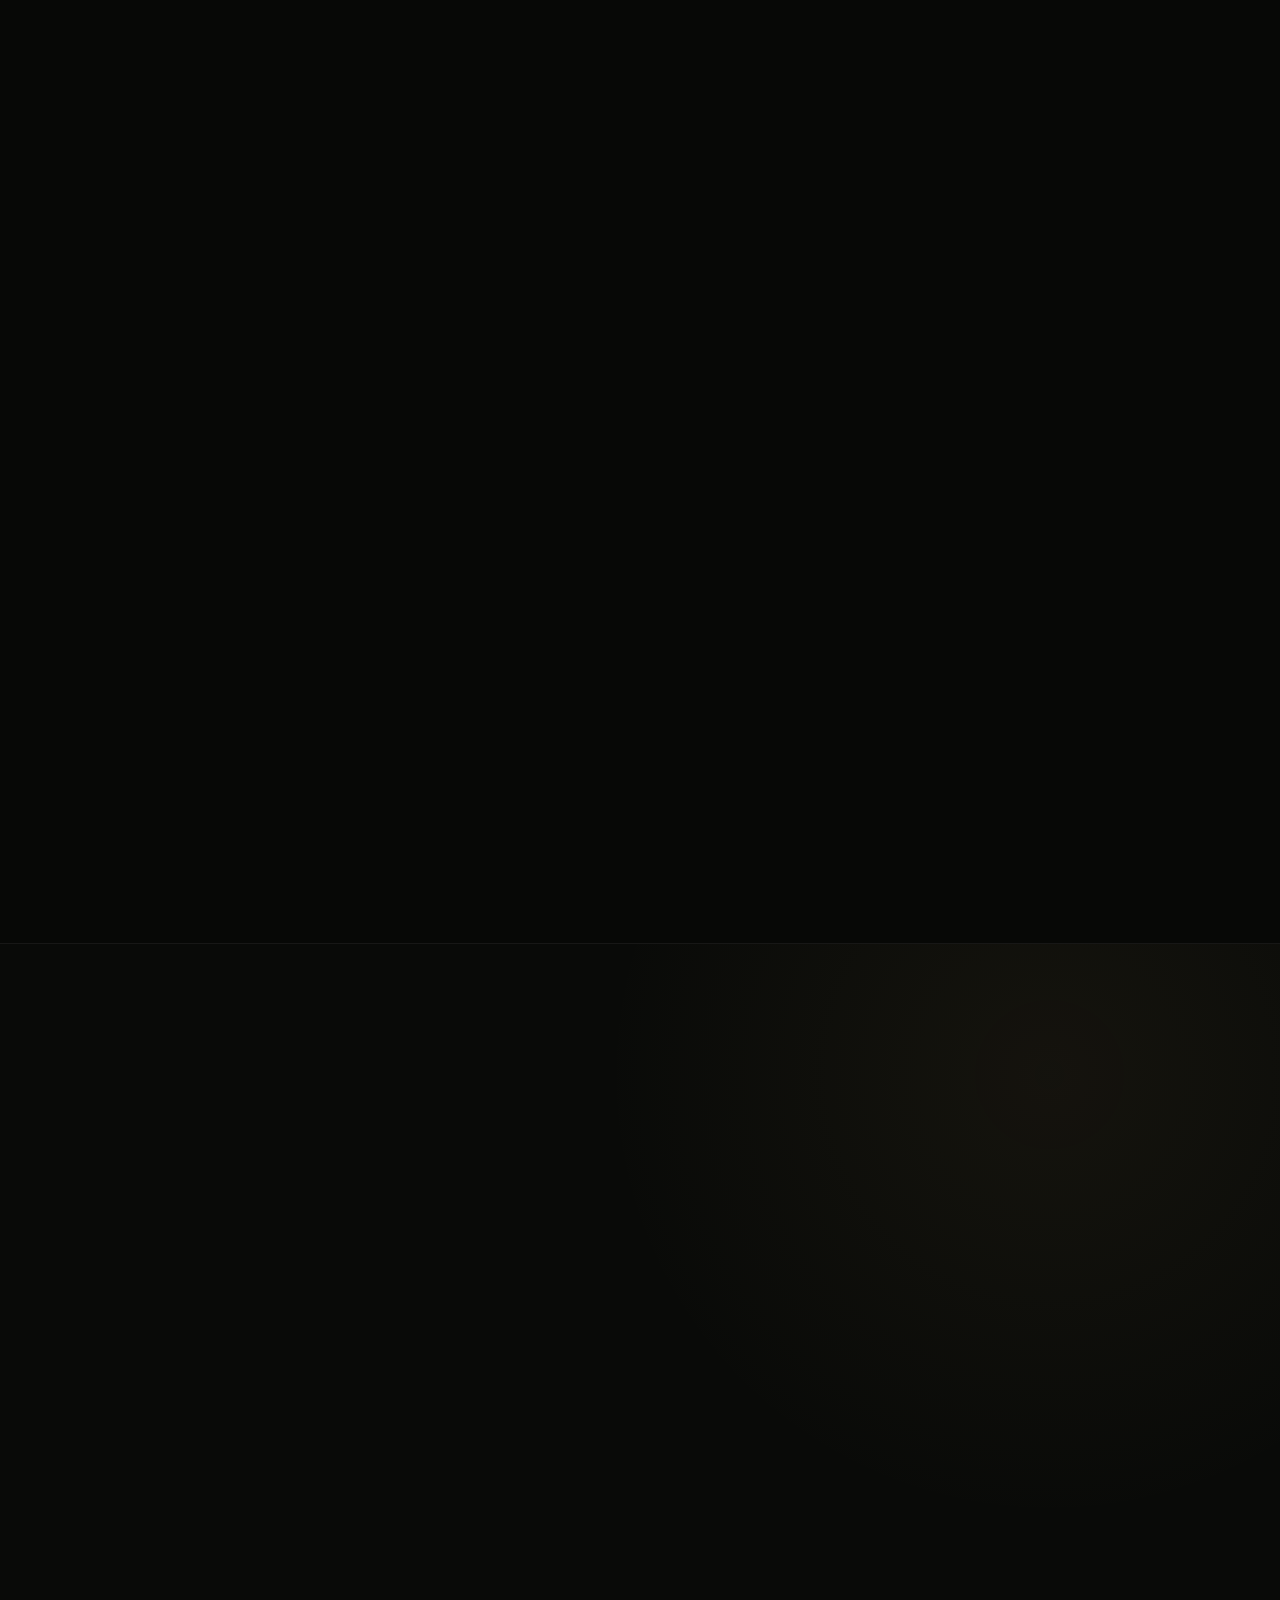
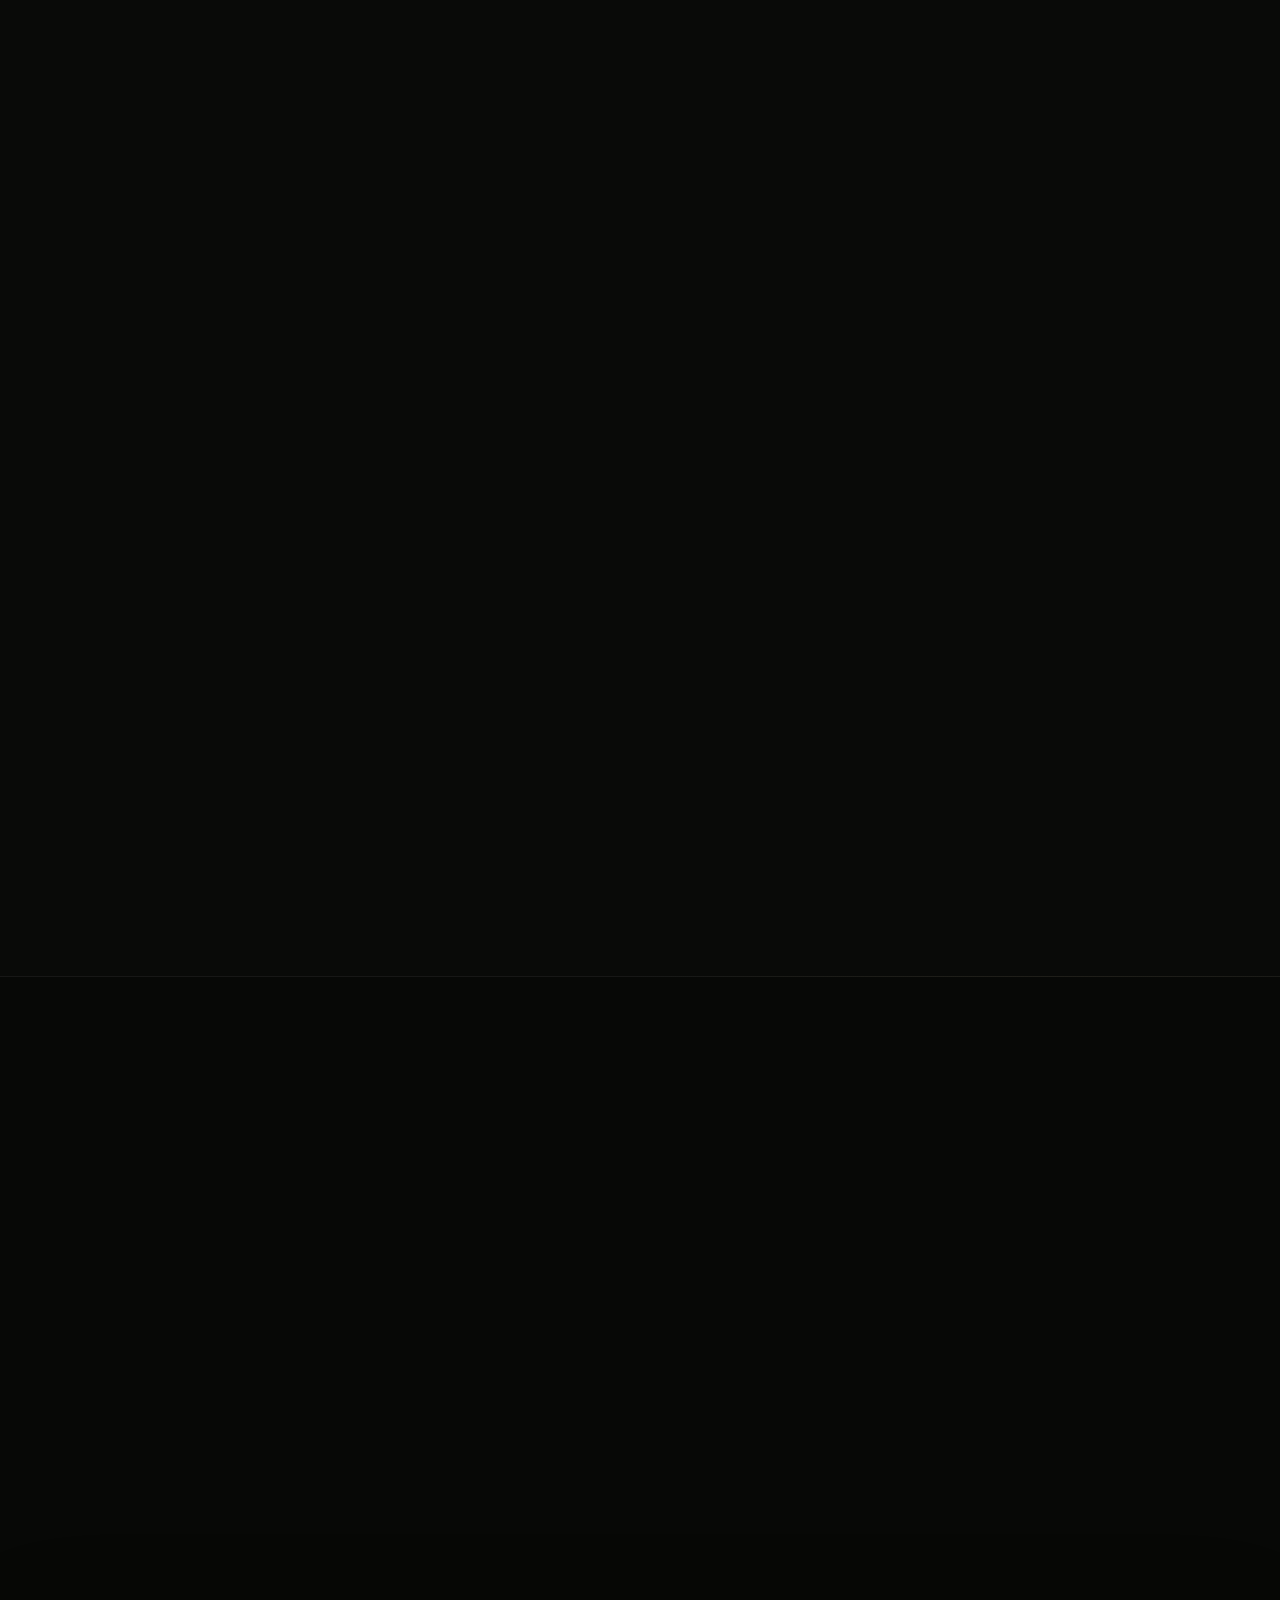
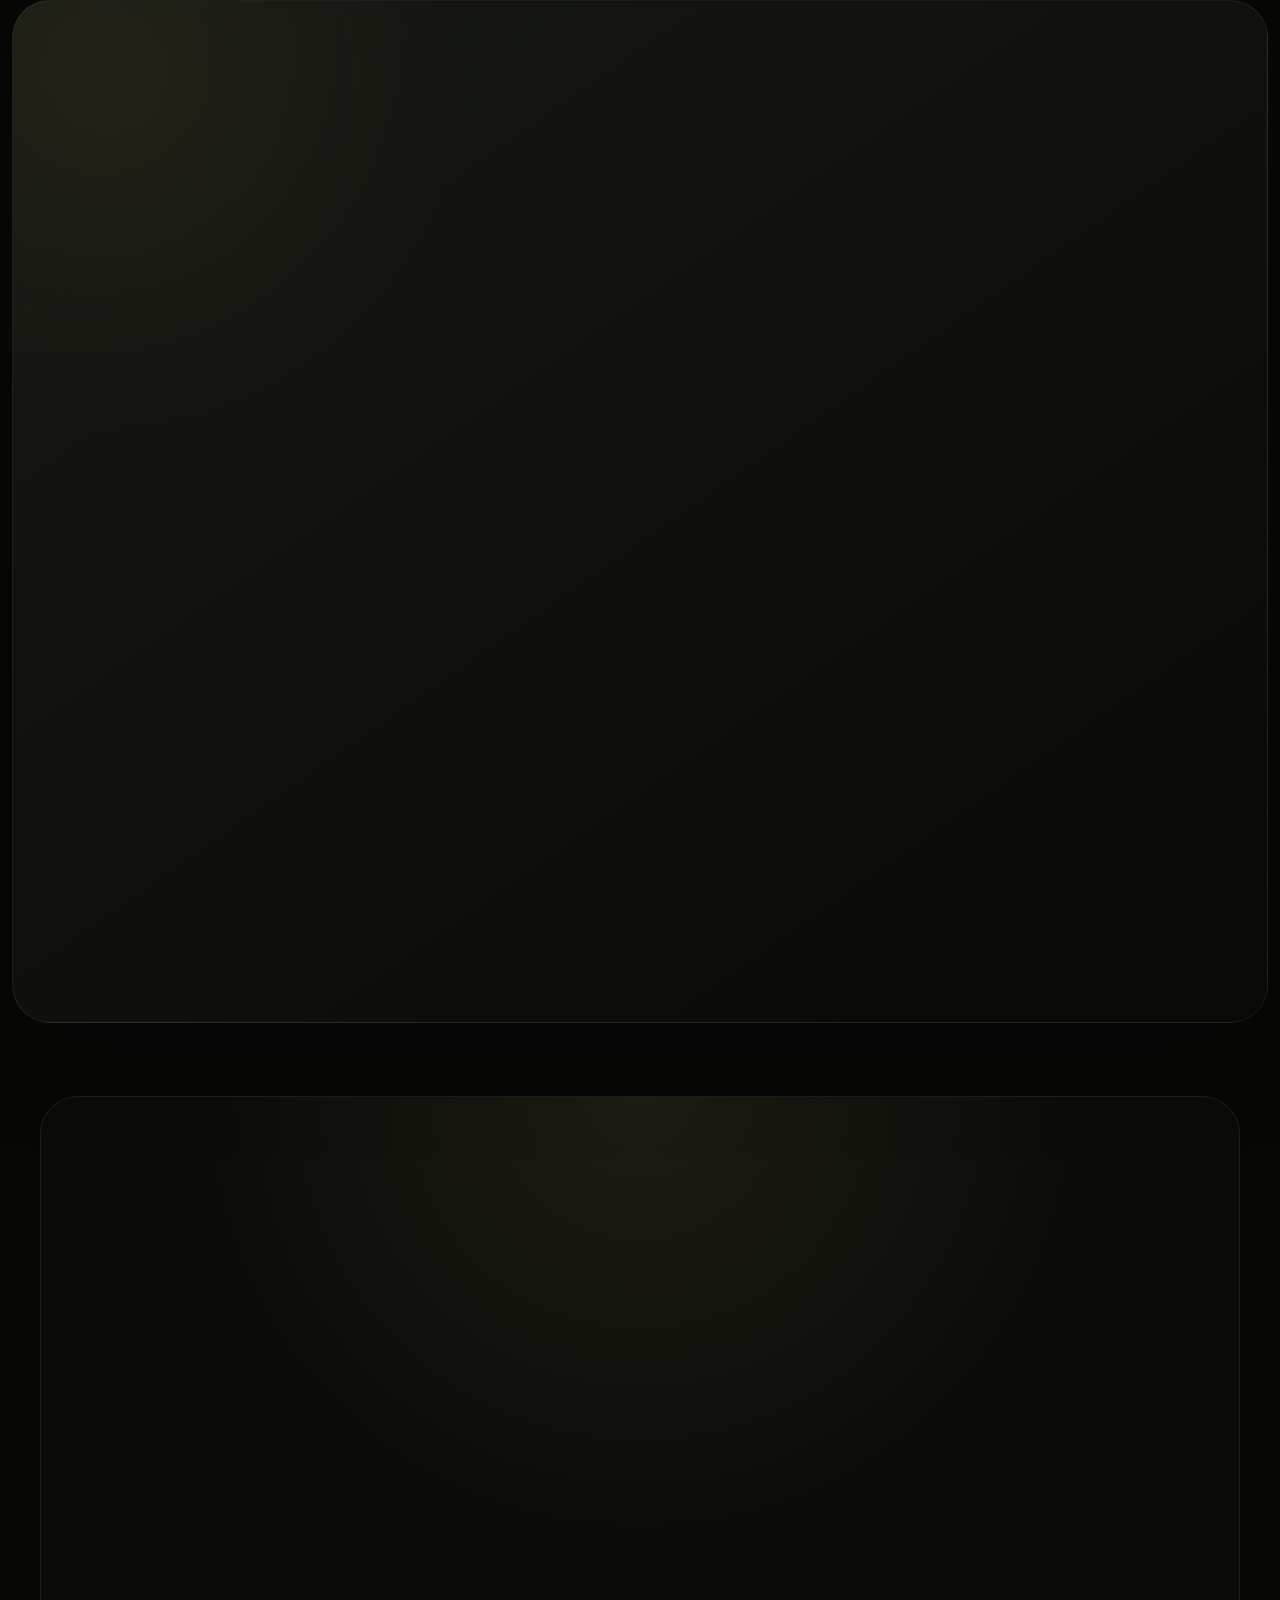
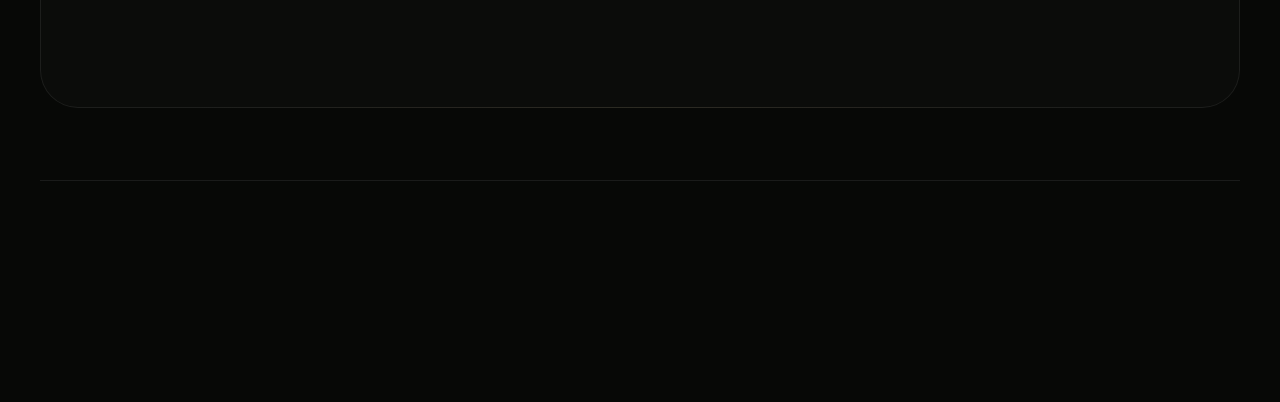
==== commit dc2b6324: "Warm photo palette and distinct house galleries" ====
--- a/index.html
+++ b/index.html
@@ -105,8 +105,8 @@
       "logo": "https://www.xn--80admnftapige.xn--p1ai/assets/logo.png",
       "image": [
         "https://www.xn--80admnftapige.xn--p1ai/assets/aframe-front-new.webp",
-        "https://www.xn--80admnftapige.xn--p1ai/assets/kitchen-new.webp",
-        "https://www.xn--80admnftapige.xn--p1ai/assets/river-new.webp"
+        "https://www.xn--80admnftapige.xn--p1ai/assets/oksky-exterior-new.webp",
+        "https://www.xn--80admnftapige.xn--p1ai/assets/elovy-exterior-new.webp"
       ],
       "telephone": "+79200540303",
       "priceRange": "10 000 ₽ за сутки",
@@ -132,7 +132,7 @@
     fetchpriority="high"
   >
 
-  <link rel="stylesheet" href="styles.css?v=20">
+  <link rel="stylesheet" href="styles.css?v=21">
 </head>
 
 
@@ -375,7 +375,7 @@
 
         <img
           src="assets/aframe-front-new.webp"
-          alt="Домик A-frame на территории Острова Жайск"
+          alt="Внешний вид домика «Осетровый»"
           width="1536"
           height="1024"
           loading="lazy"
@@ -452,8 +452,8 @@
       <div class="card-photo">
 
         <img
-          src="assets/hanging-chair-terrace-new.webp"
-          alt="Подвесное кресло на террасе домика"
+          src="assets/oksky-exterior-new.webp"
+          alt="Внешний вид домика «Окский»"
           width="1536"
           height="1024"
           loading="lazy"
@@ -530,8 +530,8 @@
       <div class="card-photo">
 
         <img
-          src="assets/kitchen-new.webp"
-          alt="Кухня в домике с деревянной отделкой"
+          src="assets/elovy-exterior-new.webp"
+          alt="Внешний вид домика «Еловый»"
           width="1536"
           height="1024"
           loading="lazy"
--- a/styles.css
+++ b/styles.css
@@ -57,11 +57,33 @@
   --max: 1200px;
 
   --radius: 28px;
+
+  /* Единая тёплая обработка фотографий. Чтобы вернуть исходные тона,
+     достаточно удалить значение этой переменной и блок ниже. */
+  --photo-warmth:
+    sepia(0.11)
+    saturate(1.12)
+    brightness(0.98)
+    contrast(1.02);
 }
 
 
 * {
   box-sizing: border-box;
+}
+
+
+/* Тёплый тон применяется только к фотографиям, логотипы не затрагиваются. */
+.hero-bg,
+.card-photo img,
+.split > img,
+.photo-story-grid img,
+.feature-grid img,
+.house-catalog-photo img,
+.house-detail-hero > img,
+.house-detail-layout > img,
+.house-mini-gallery img {
+  filter: var(--photo-warmth);
 }
 
 
@@ -3846,7 +3868,7 @@
   position: relative;
   margin: 10px 10px 0;
   overflow: hidden;
-  aspect-ratio: 4 / 5;
+  aspect-ratio: 4 / 3;
   border-radius: 21px;
 }
 
@@ -3857,17 +3879,14 @@
   transition: transform 0.8s cubic-bezier(0.2, 0.75, 0.2, 1), filter 0.5s ease;
 }
 
-.house-catalog-photo-oksky img {
-  object-position: 43% center;
-}
-
+.house-catalog-photo-oksky img,
 .house-catalog-photo-elovy img {
-  object-position: 70% center;
+  object-position: center;
 }
 
 .house-catalog-card:hover img {
   transform: scale(1.035);
-  filter: saturate(1.06);
+  filter: var(--photo-warmth) saturate(1.04);
 }
 
 .house-catalog-photo::after {
@@ -3975,12 +3994,9 @@
   object-fit: cover;
 }
 
-.house-page-oksky .house-detail-hero > img {
-  object-position: 43% center;
-}
-
+.house-page-oksky .house-detail-hero > img,
 .house-page-elovy .house-detail-hero > img {
-  object-position: 70% center;
+  object-position: center;
 }
 
 .house-detail-shade {
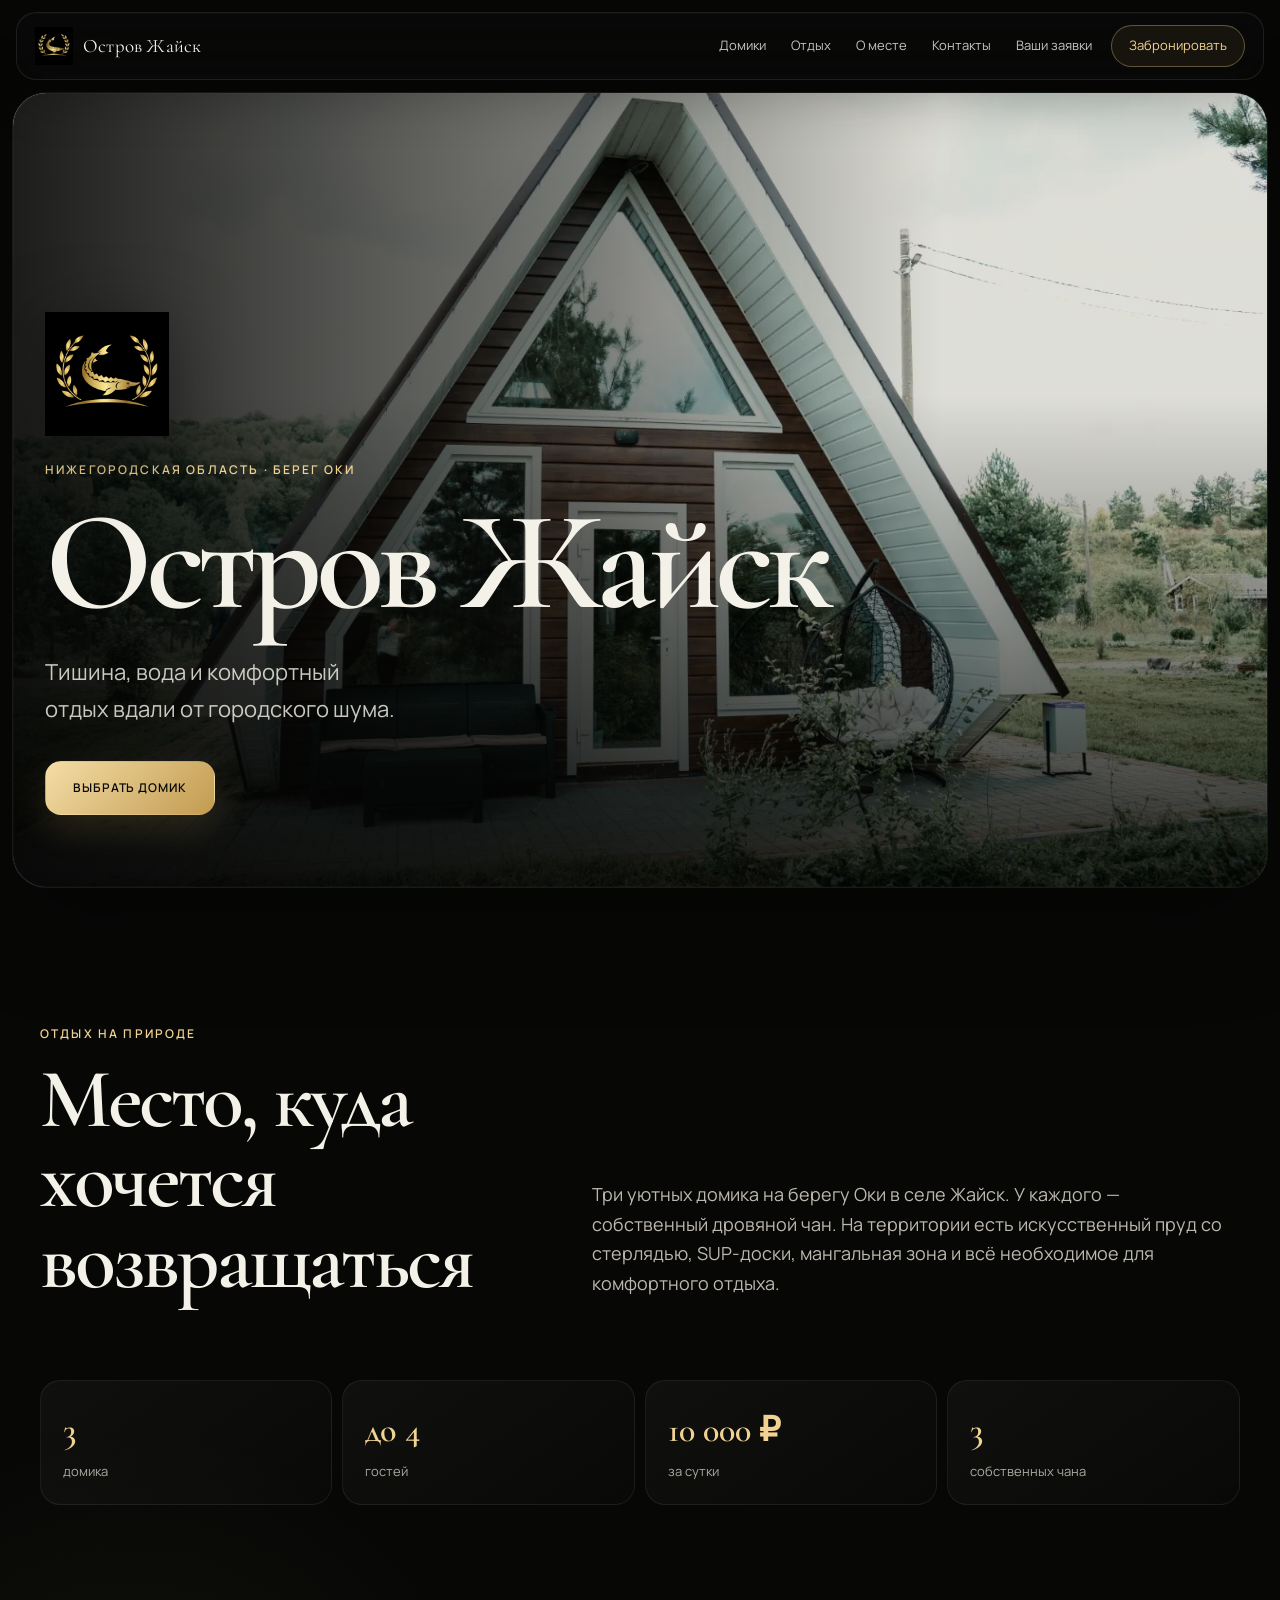
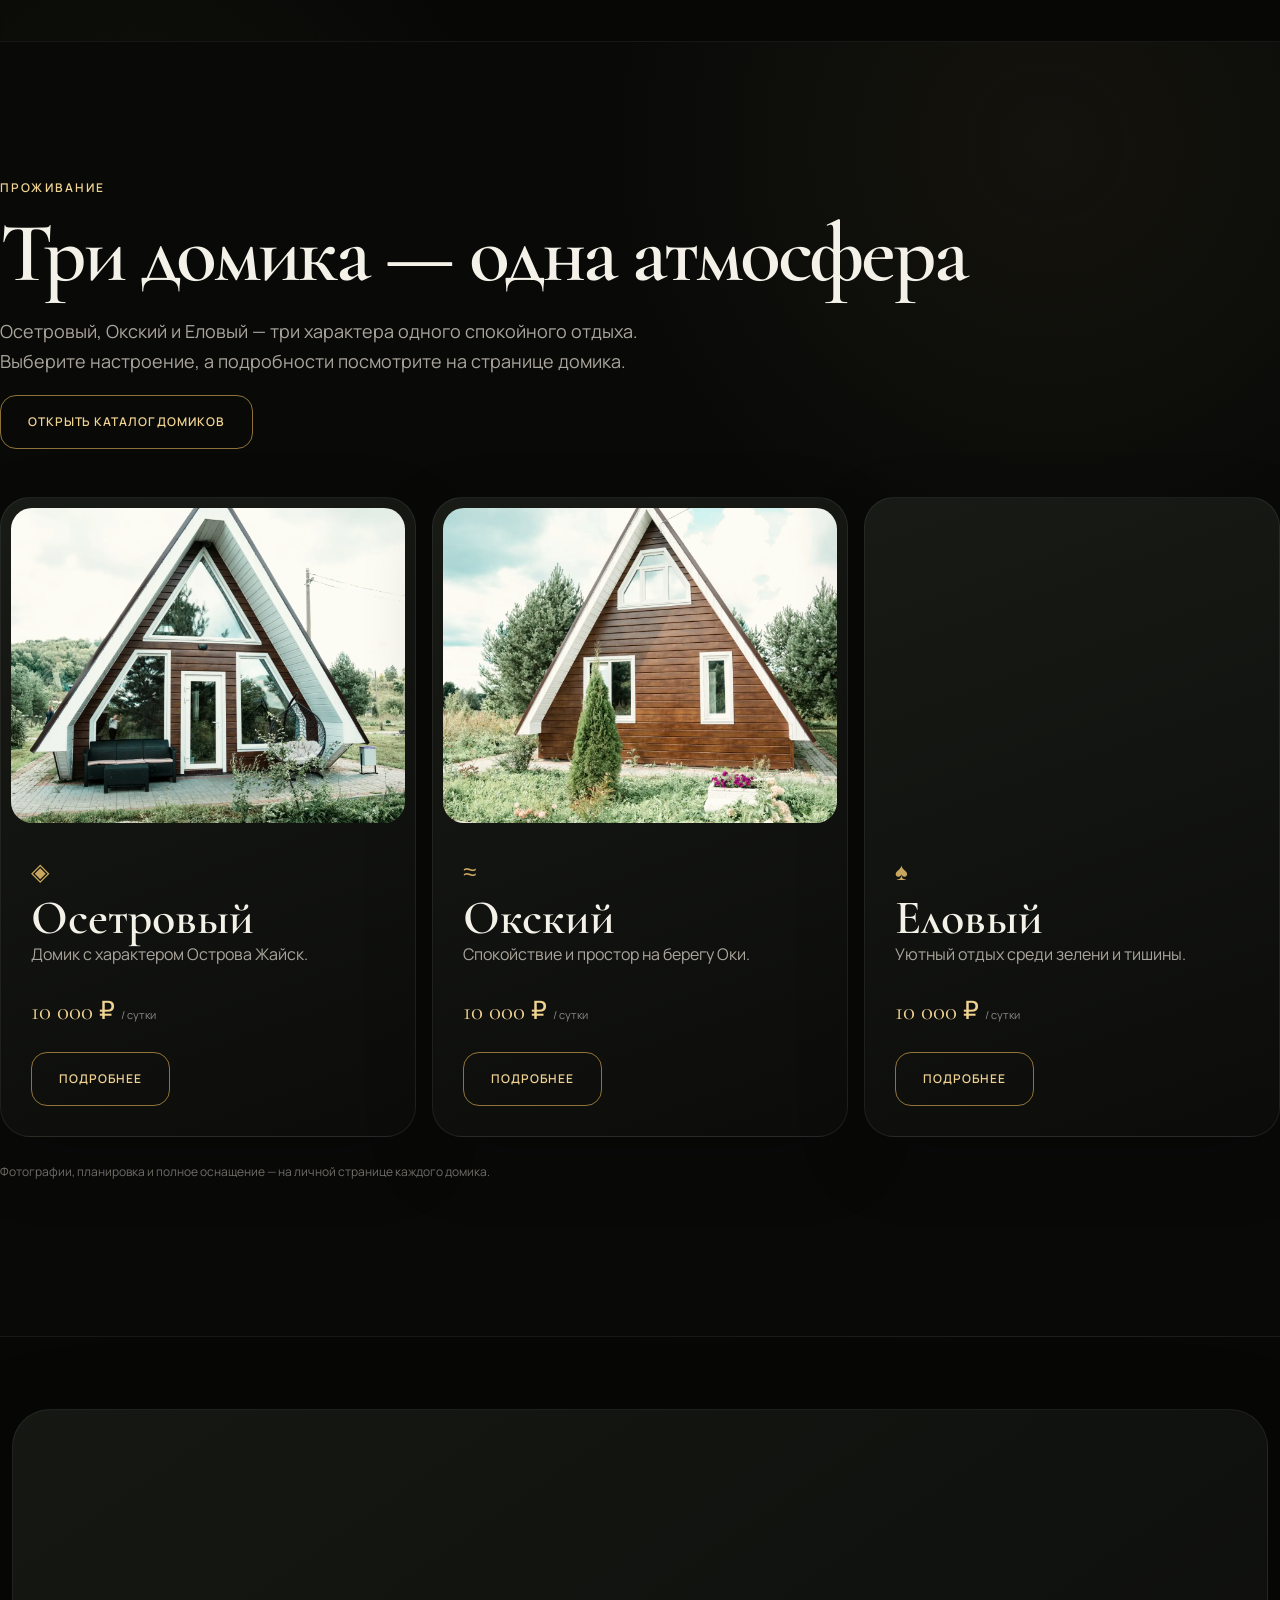
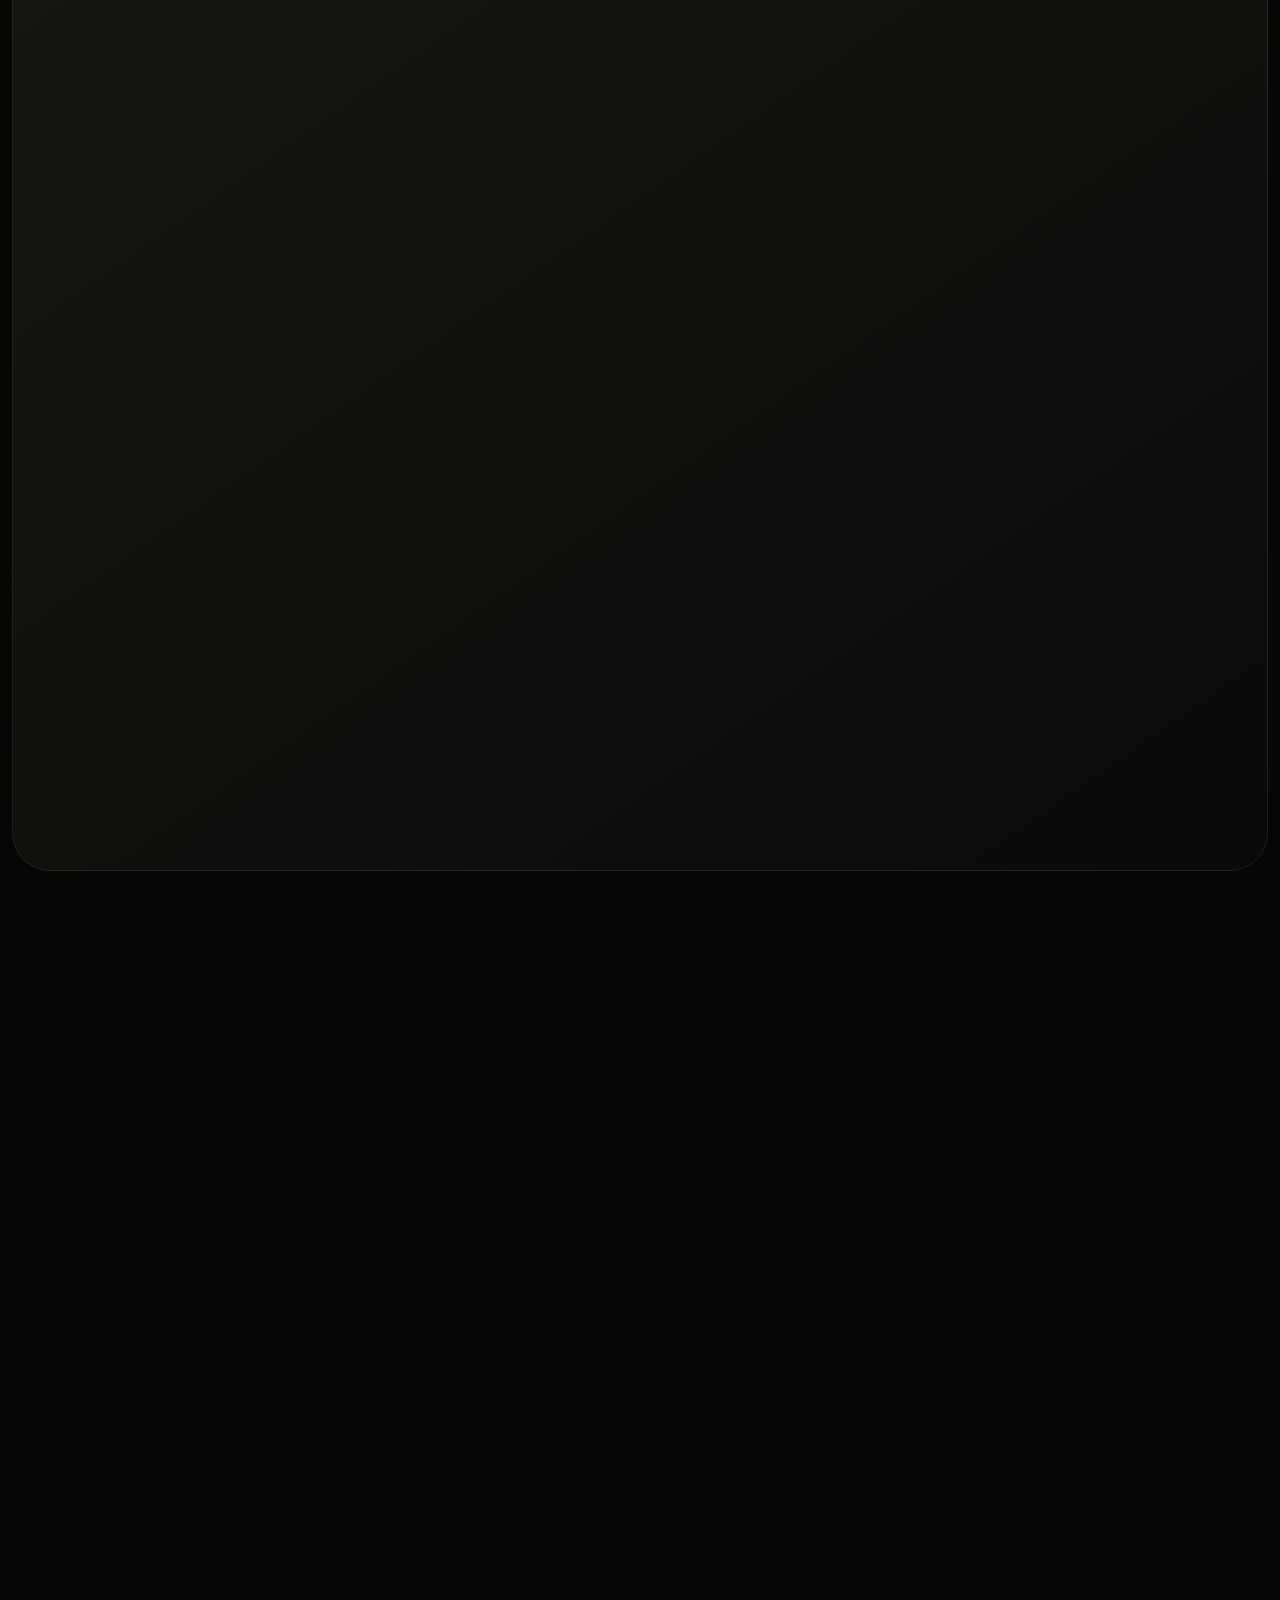
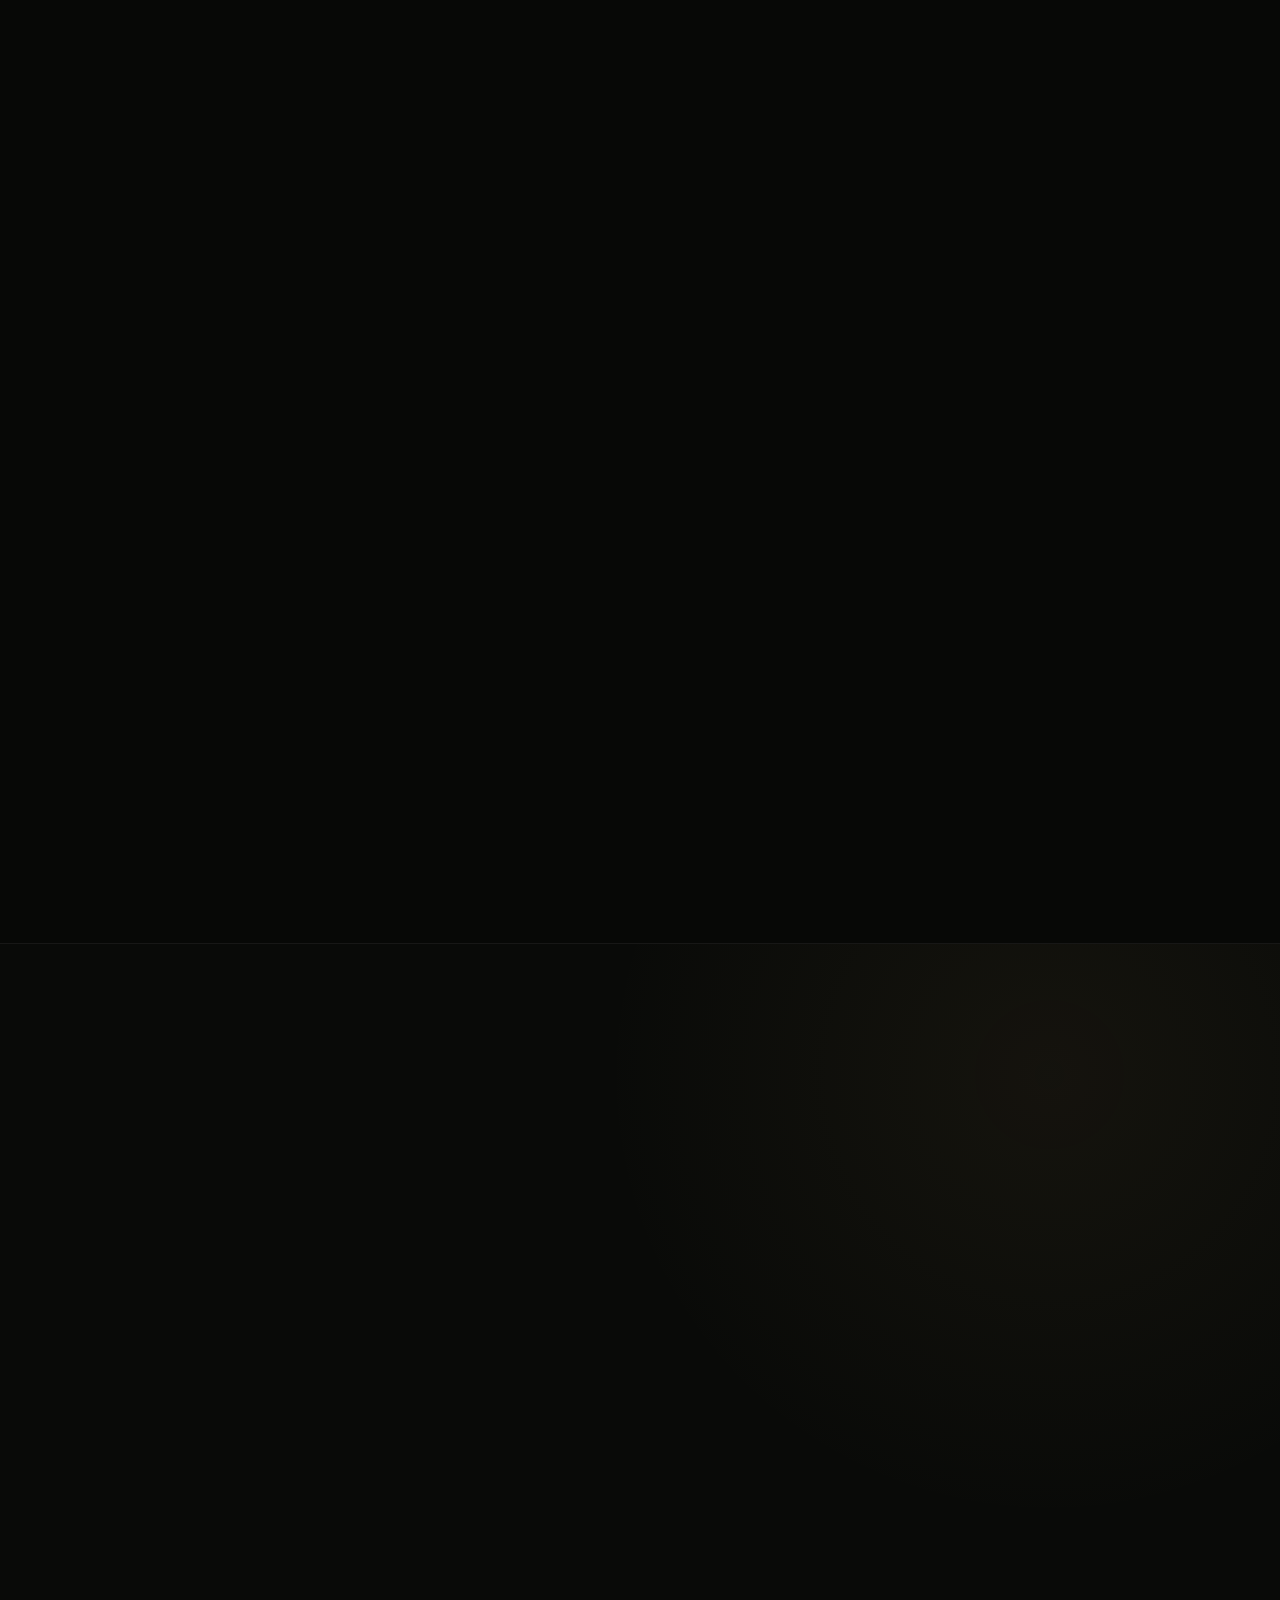
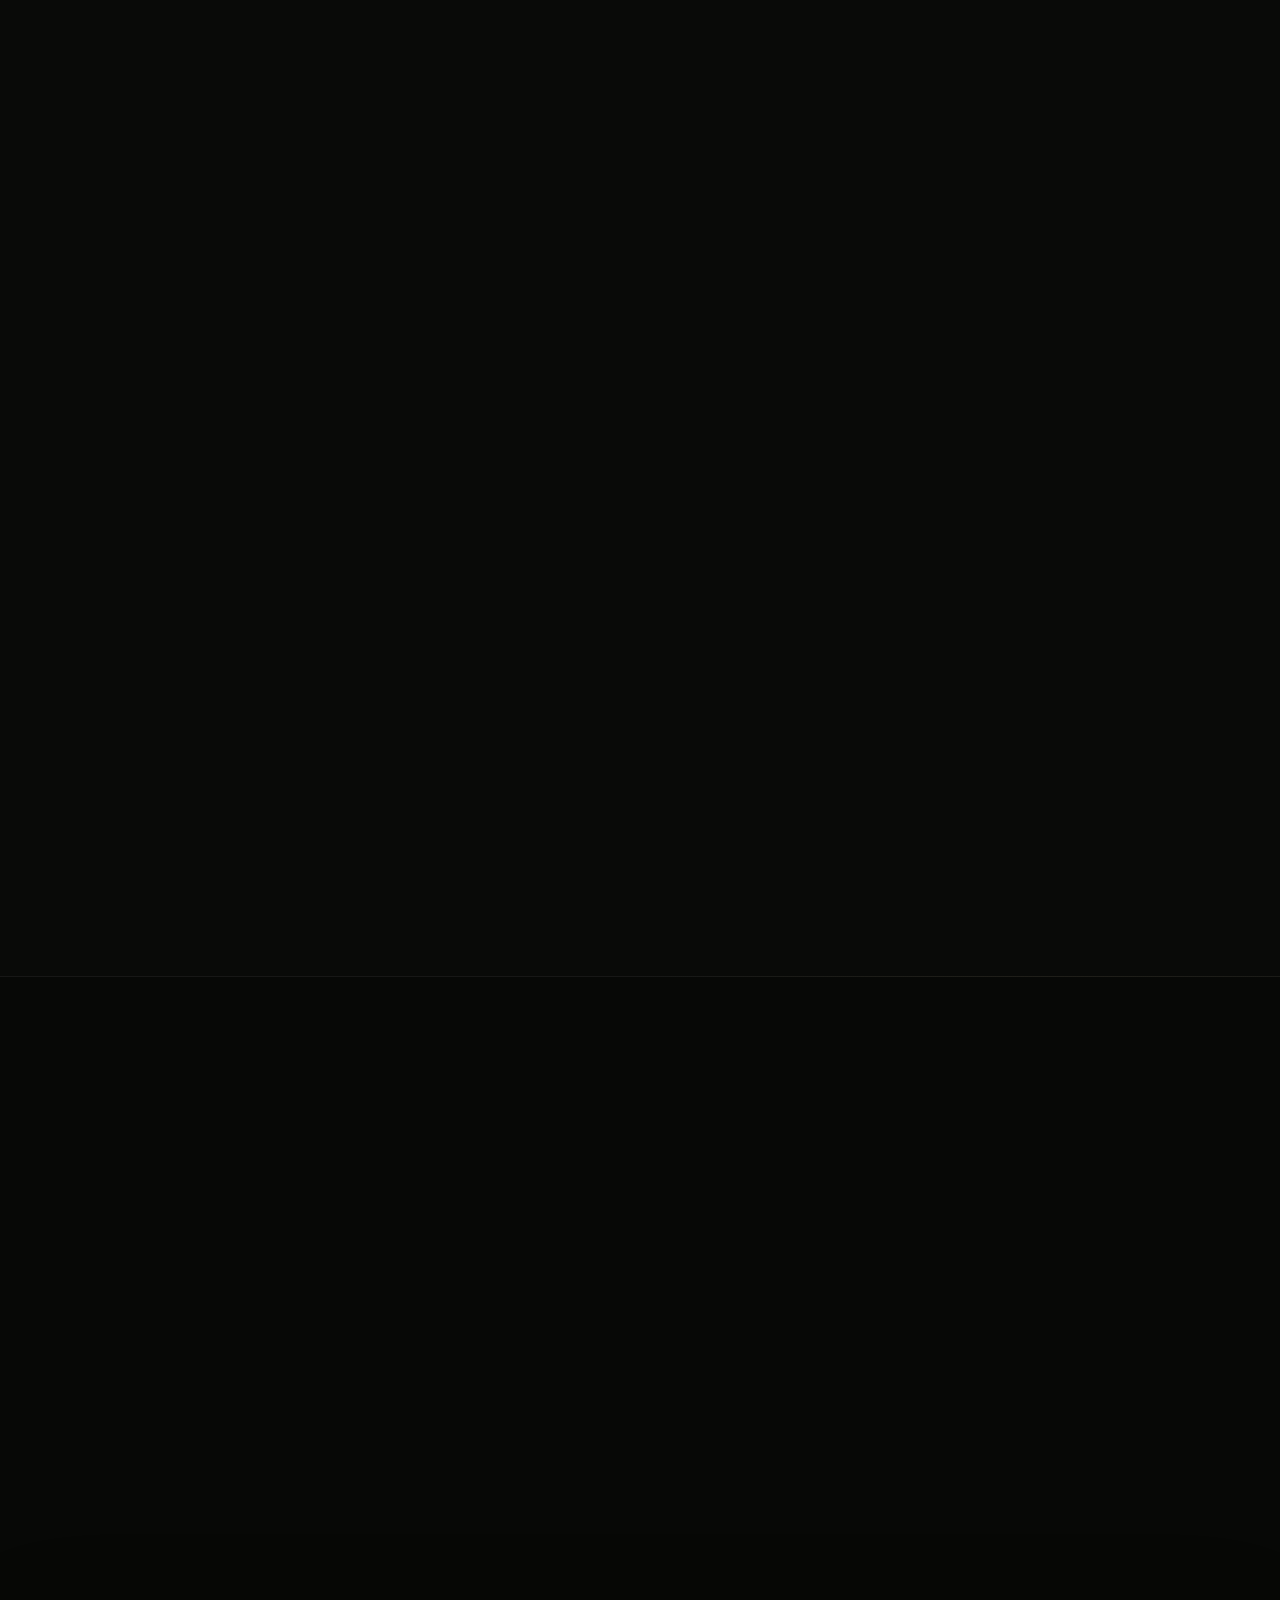
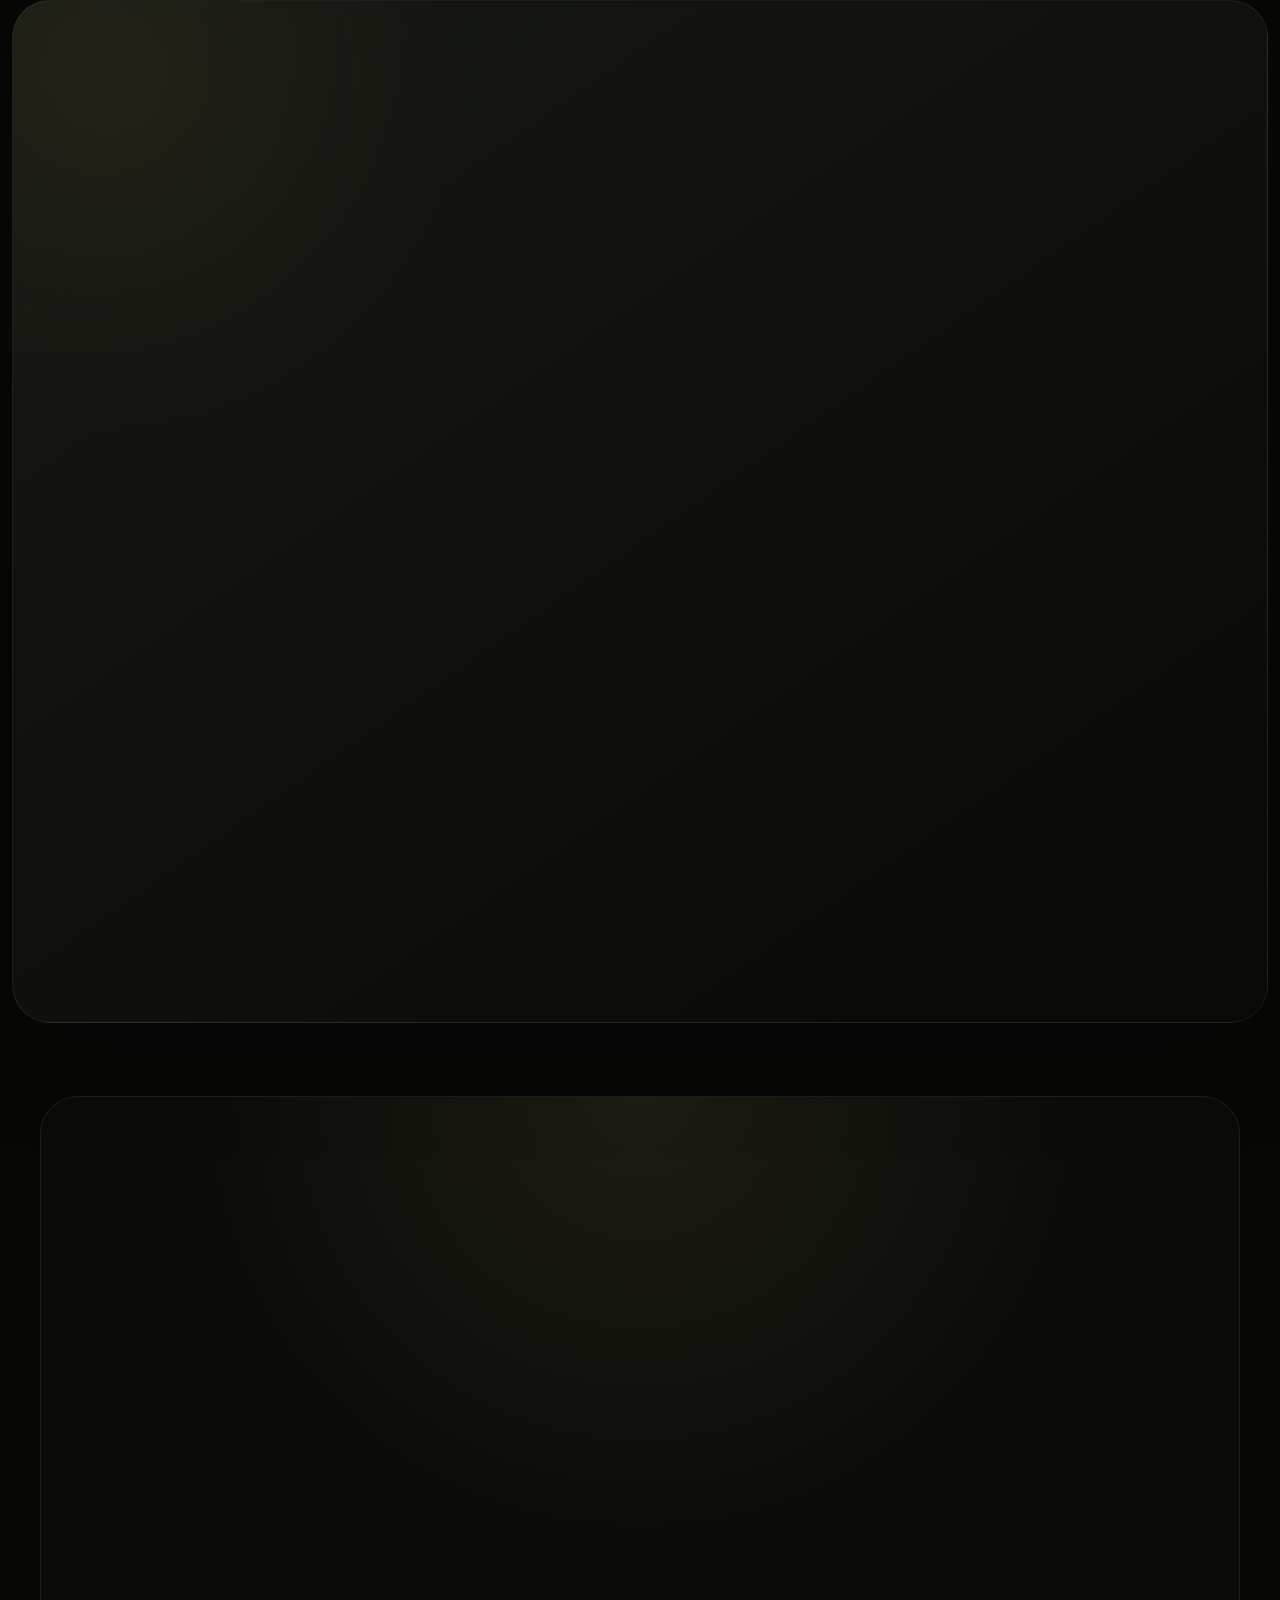
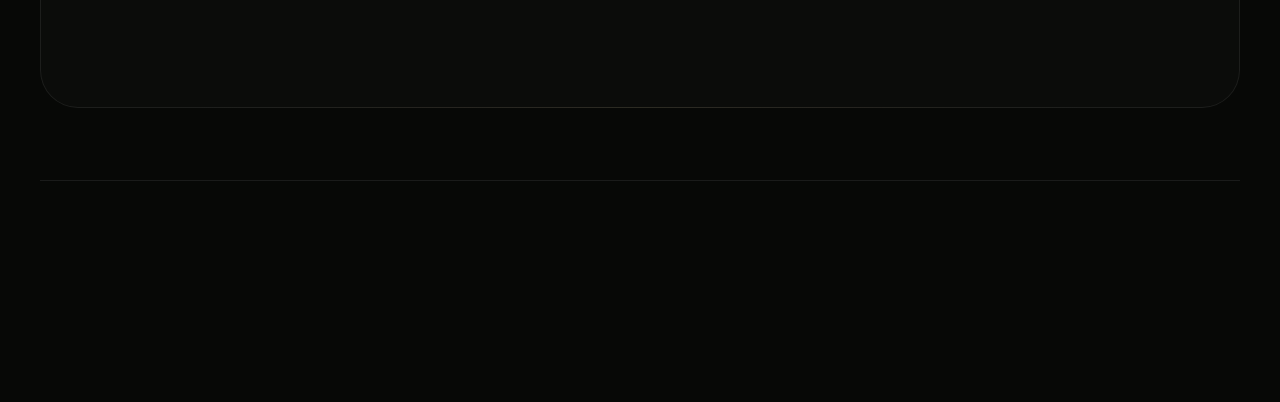
==== commit c97e4b8c: "Replace dining table photo on homepage" ====
--- a/index.html
+++ b/index.html
@@ -671,8 +671,8 @@
 
   <img
     class="reveal"
-    src="assets/dining-room-new.webp"
-    alt="Обеденная зона внутри домика"
+    src="assets/oksky-living-room-new.webp"
+    alt="Уютная гостиная с диваном внутри домика"
     width="1536"
     height="1024"
     loading="lazy"
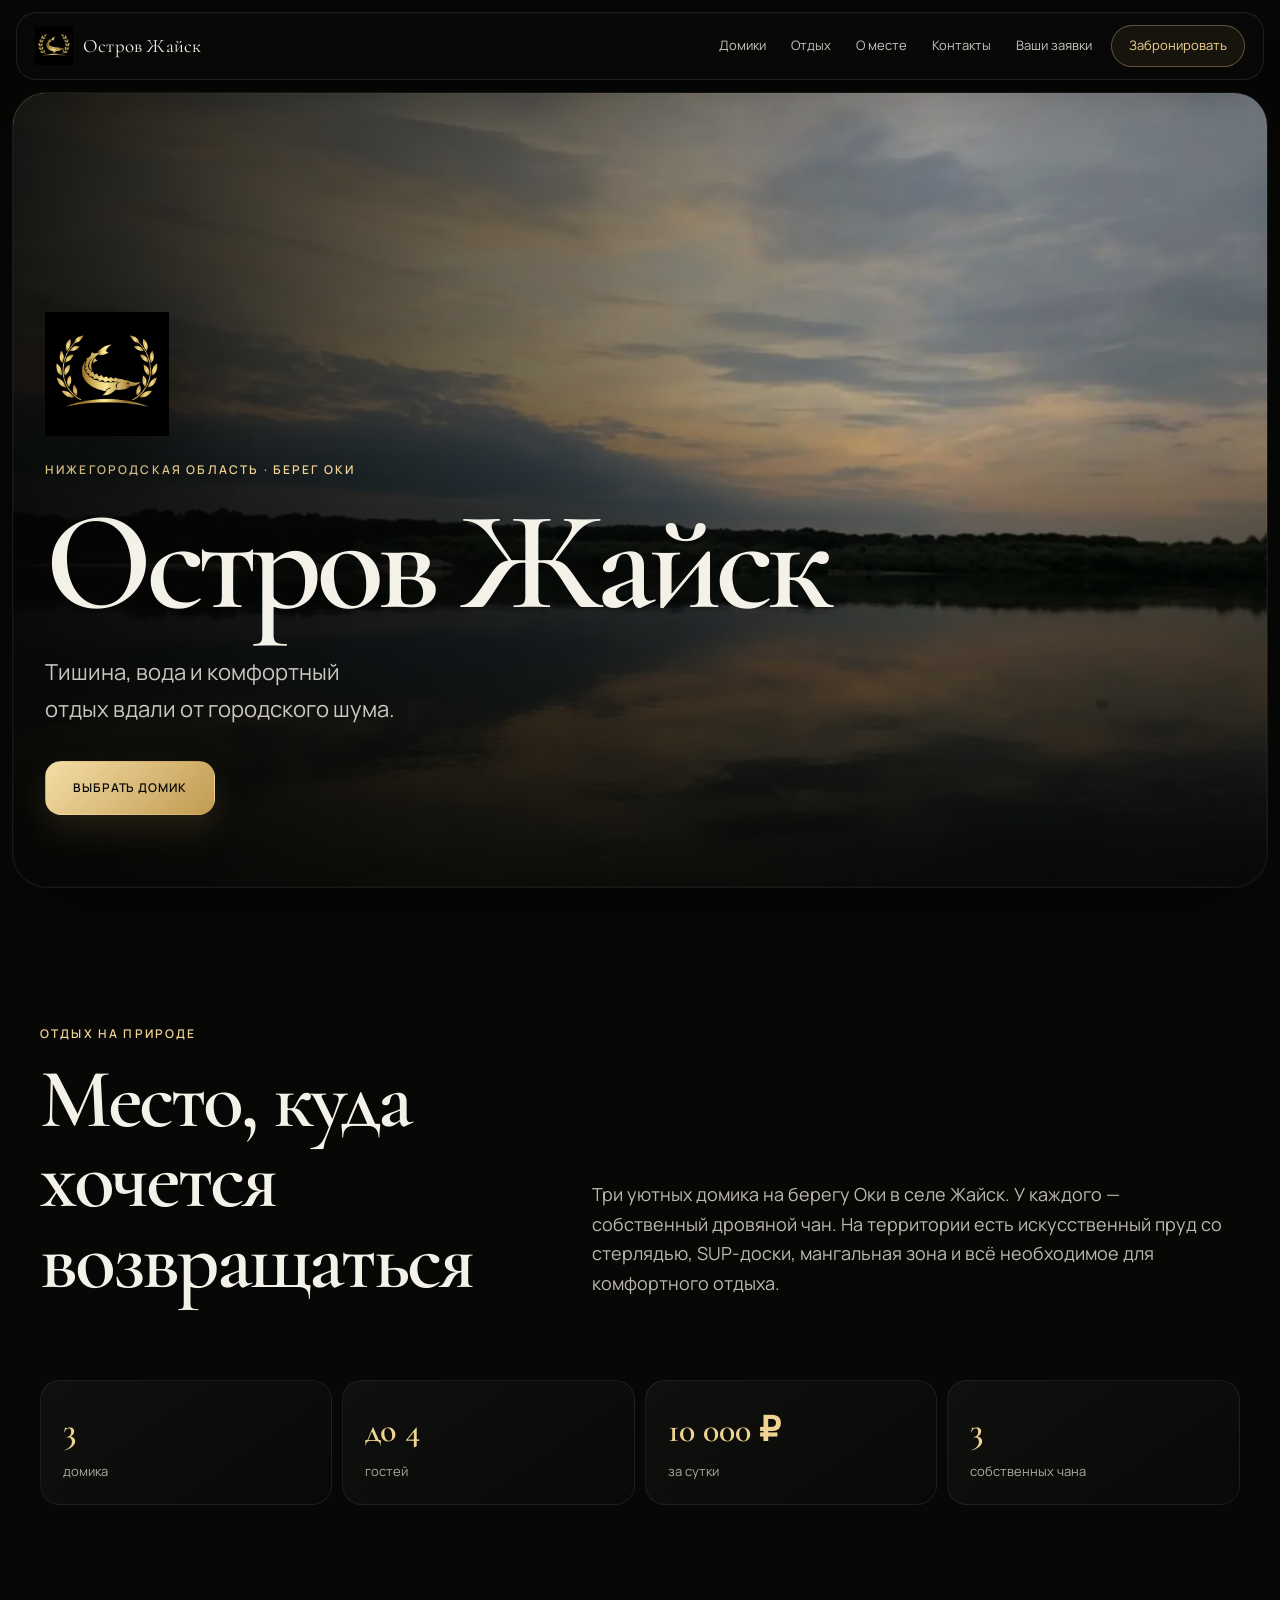
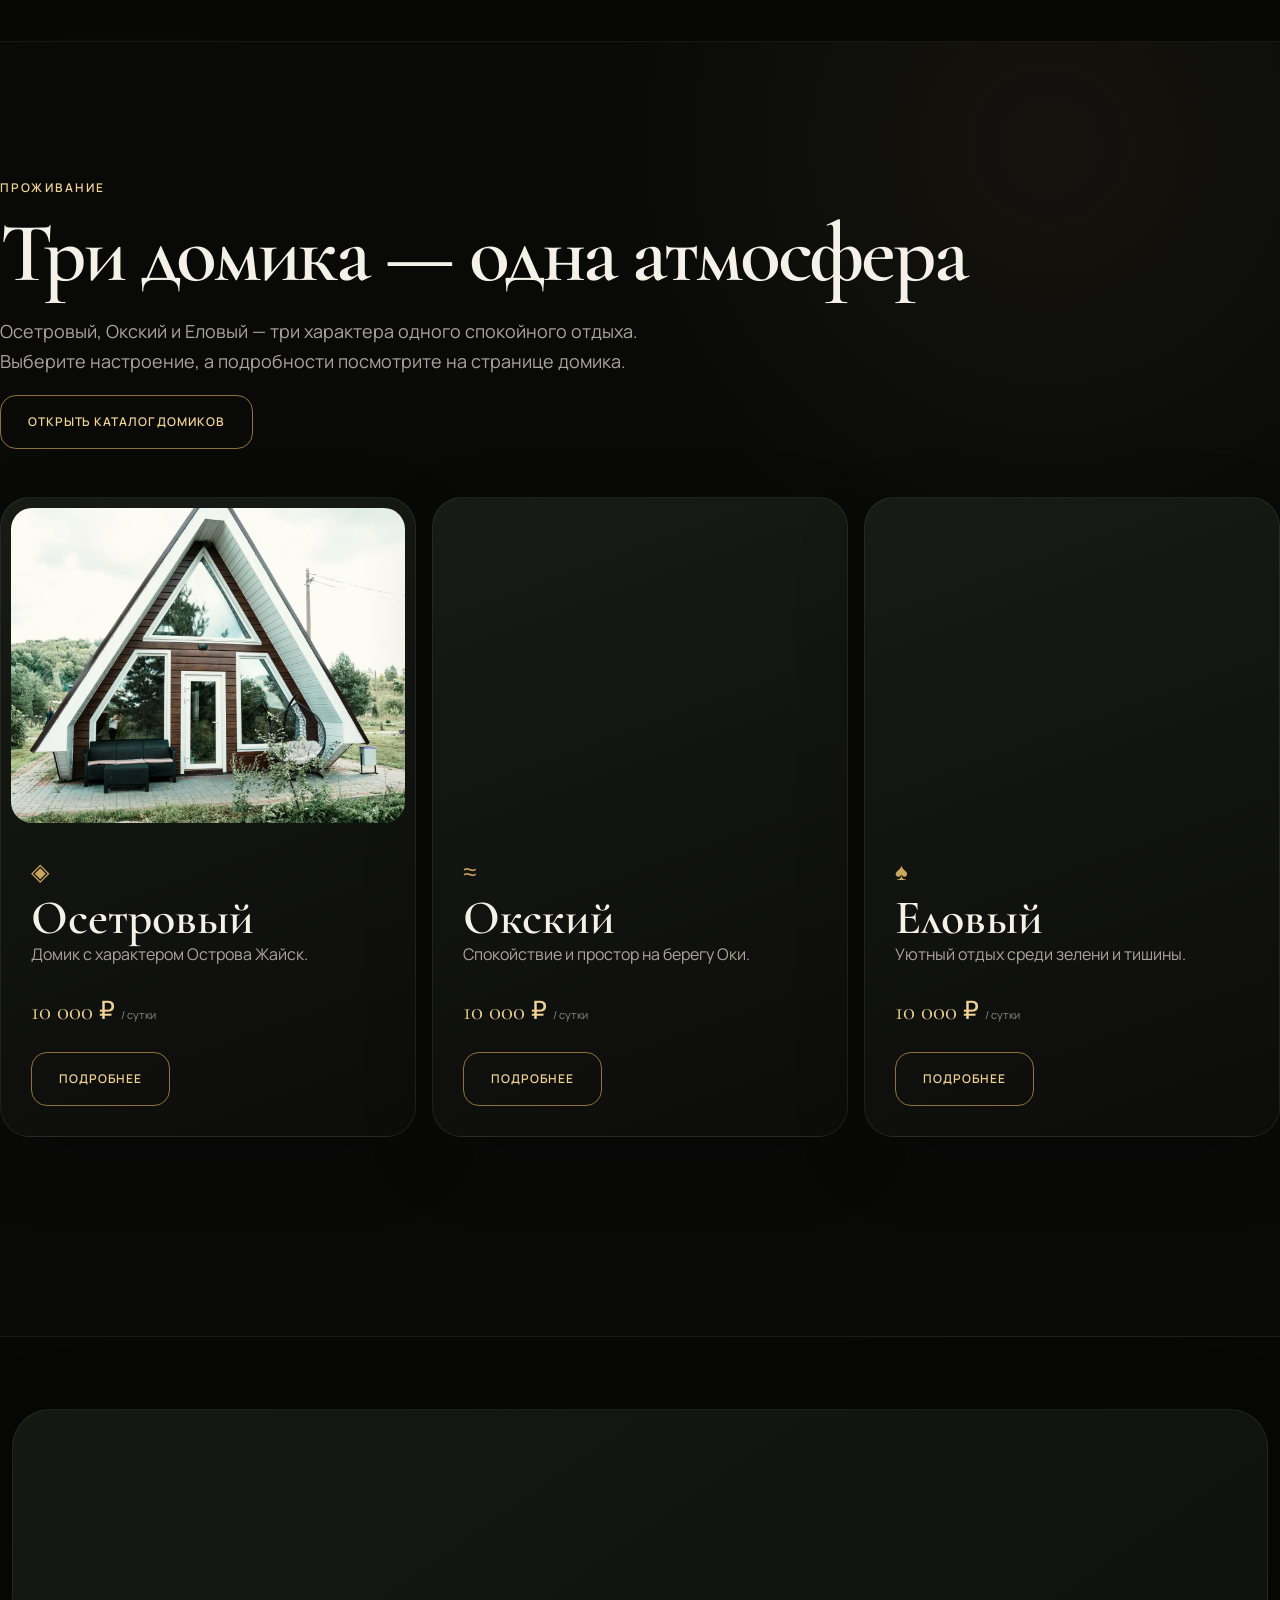
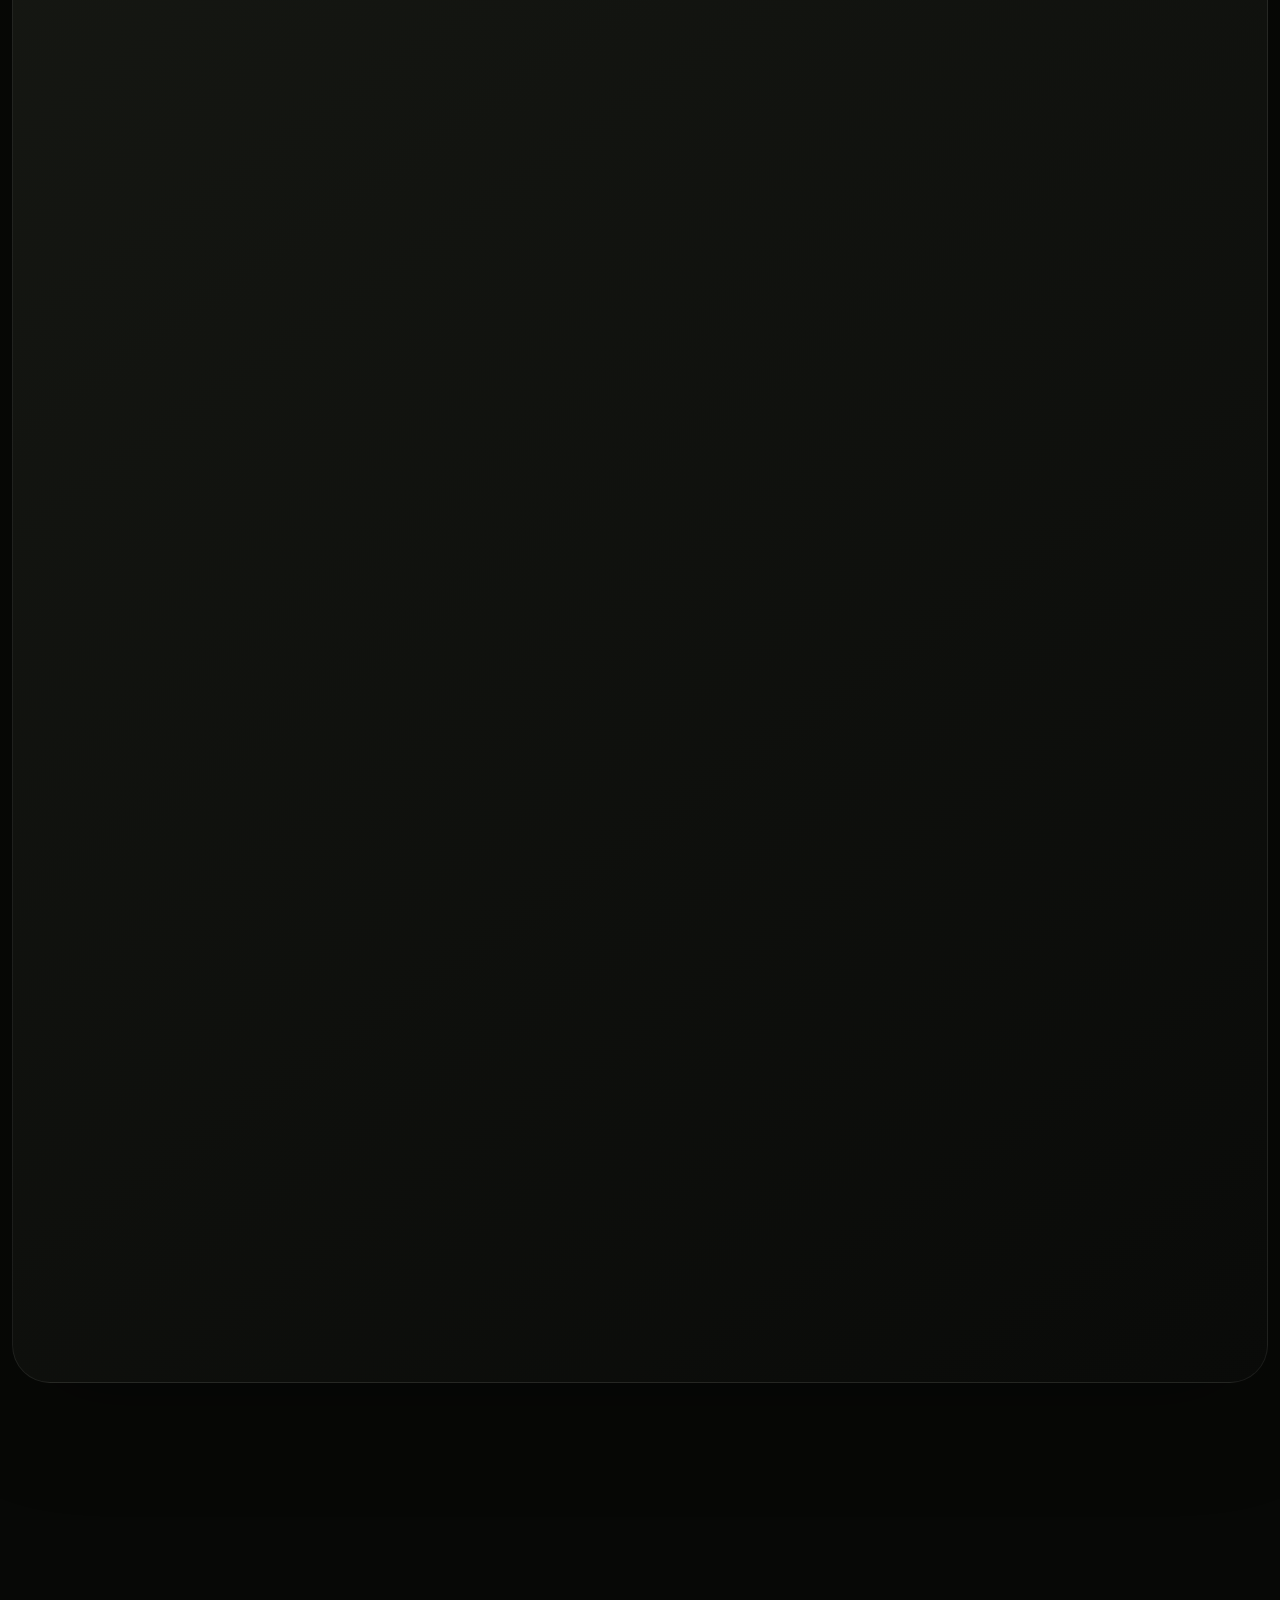
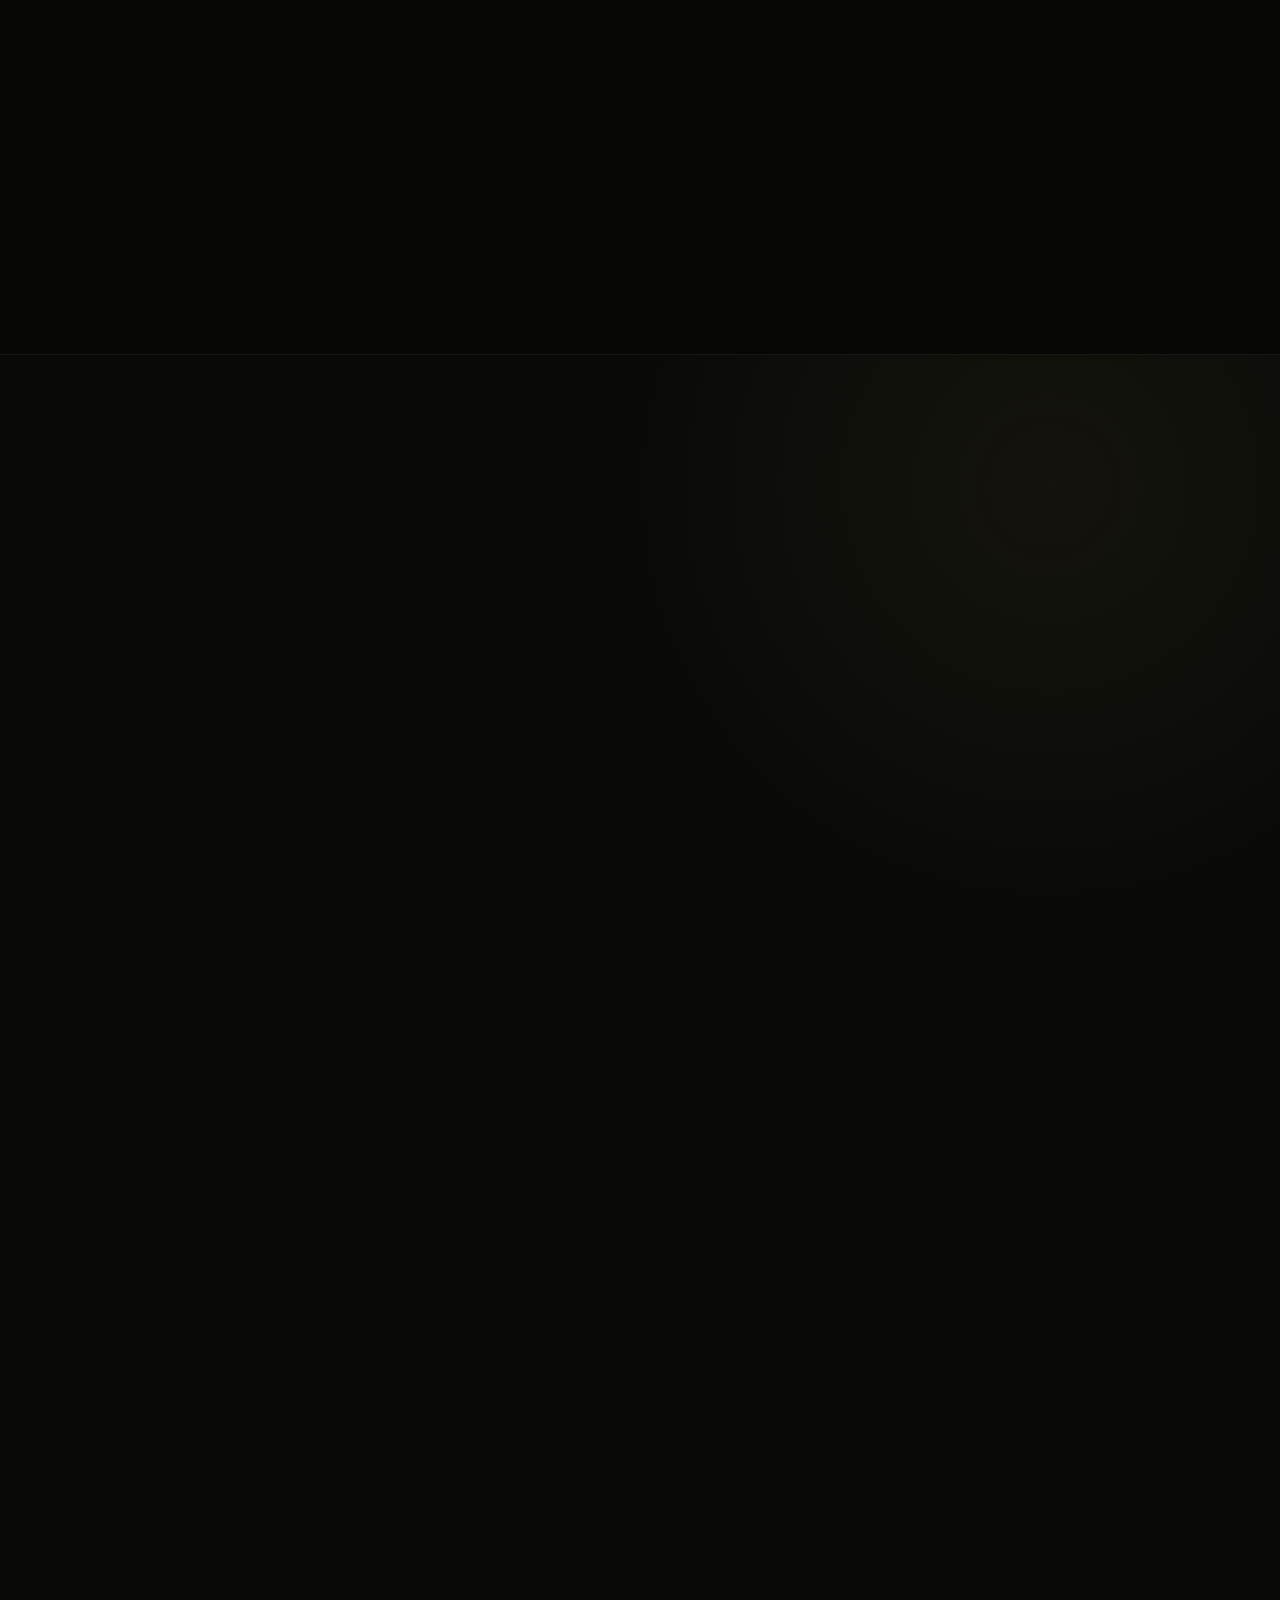
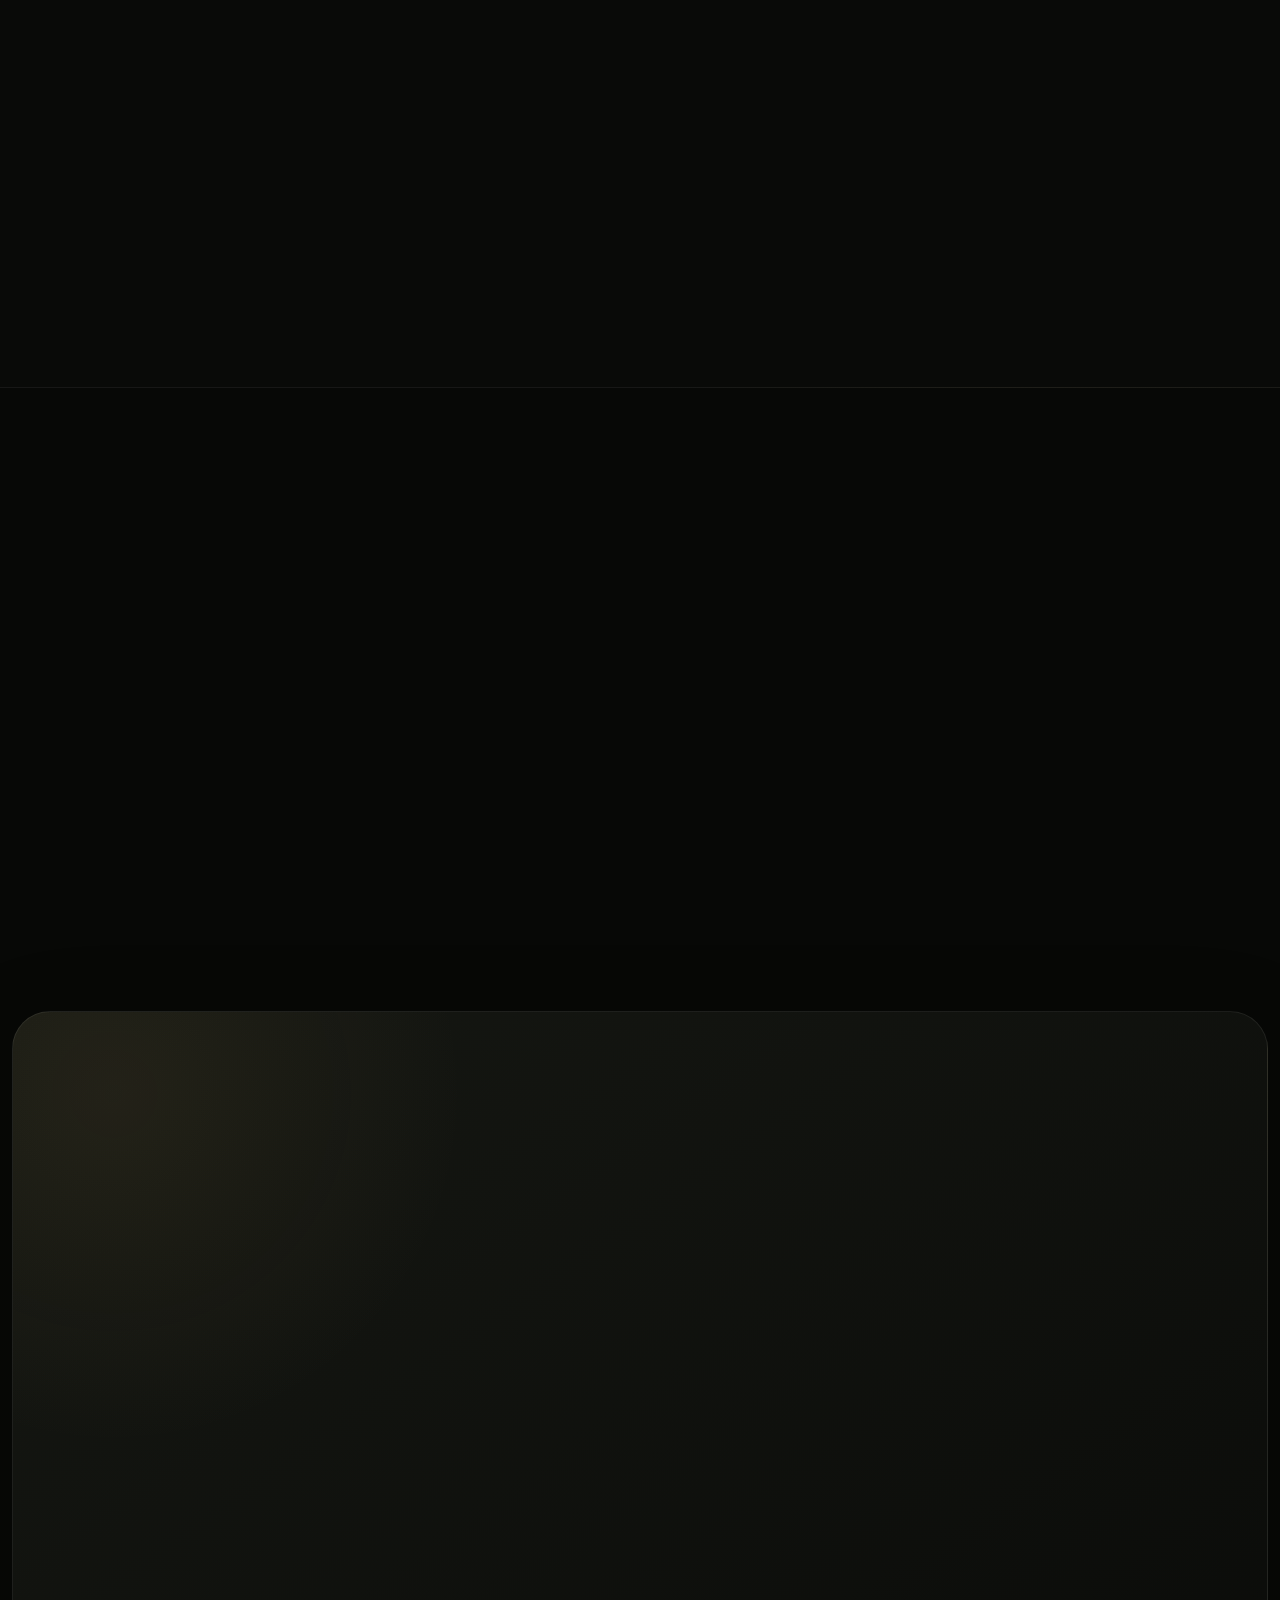
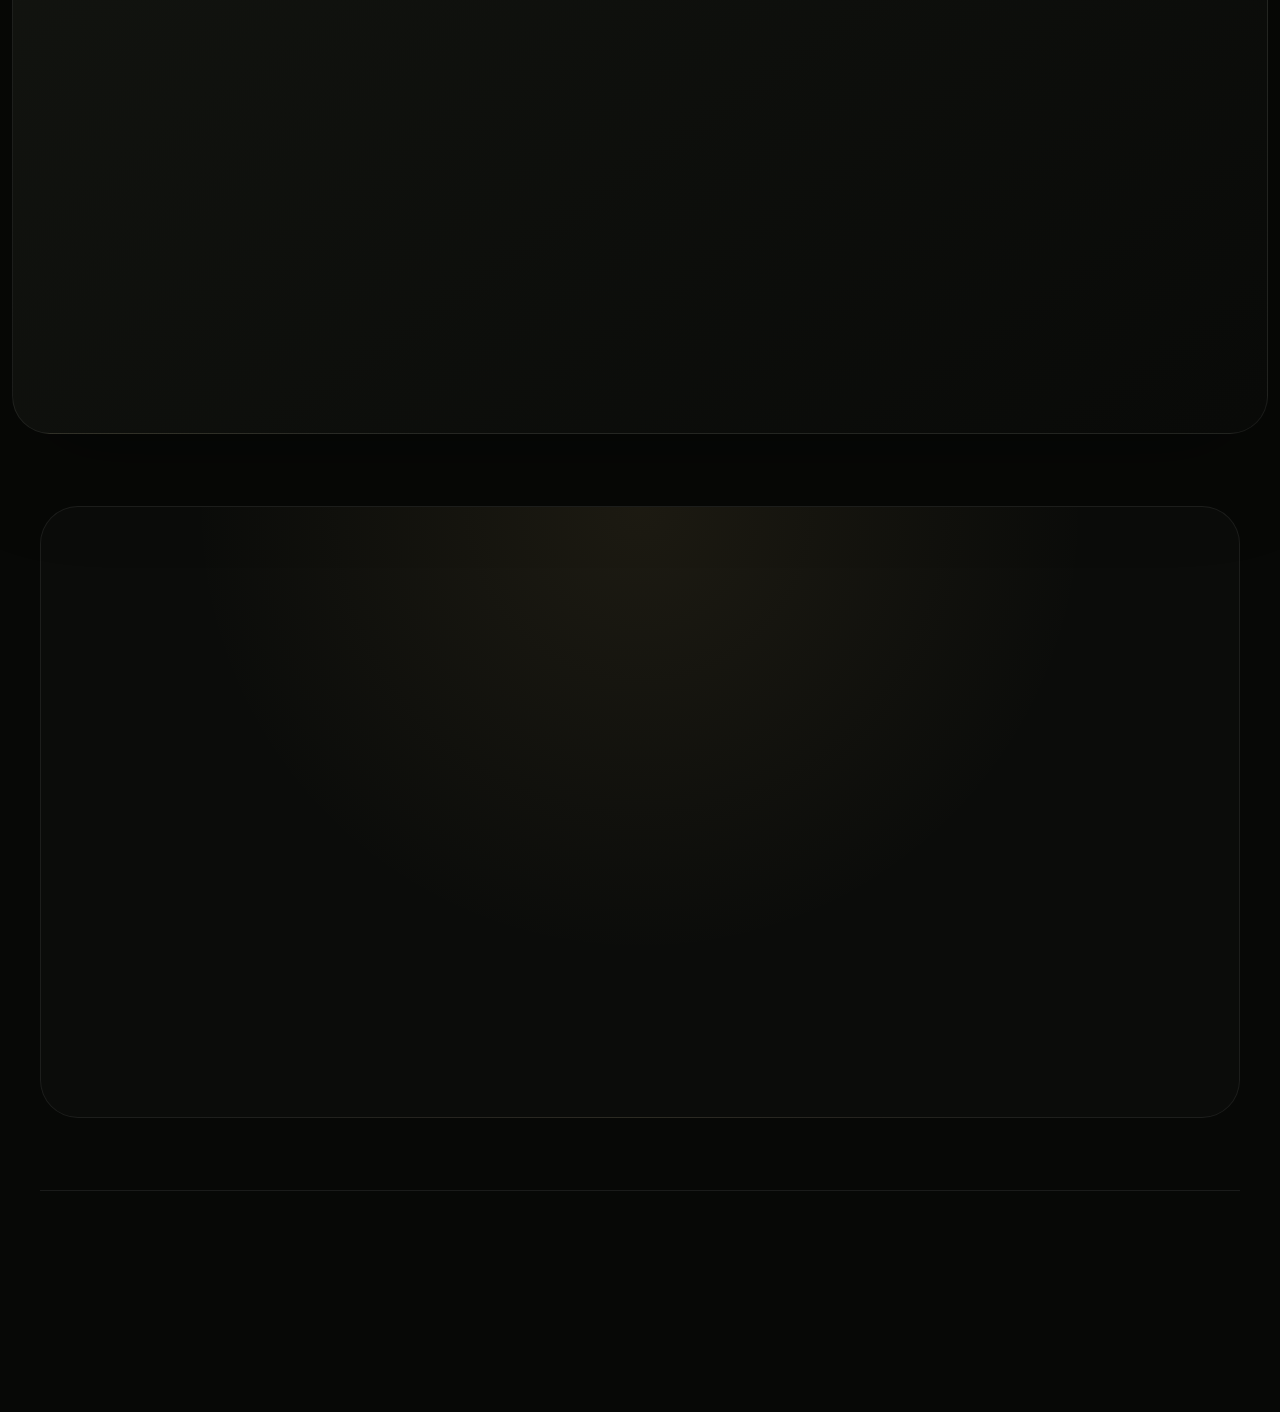
==== commit ba88d9a9: "Curate full photo experience across all house pages" ====
--- a/index.html
+++ b/index.html
@@ -70,11 +70,11 @@
   >
   <meta
     property="og:image"
-    content="https://www.xn--80admnftapige.xn--p1ai/assets/aframe-front-new.webp"
+    content="https://www.xn--80admnftapige.xn--p1ai/assets/sunset-oka-new.webp"
   >
   <meta property="og:image:width" content="1536">
-  <meta property="og:image:height" content="1024">
-  <meta property="og:image:alt" content="Домик A-frame в Острове Жайск">
+  <meta property="og:image:height" content="1152">
+  <meta property="og:image:alt" content="Закат над Окой рядом с Островом Жайск">
 
   <meta name="twitter:card" content="summary_large_image">
   <meta name="twitter:title" content="Остров Жайск — база отдыха на берегу Оки">
@@ -84,7 +84,7 @@
   >
   <meta
     name="twitter:image"
-    content="https://www.xn--80admnftapige.xn--p1ai/assets/aframe-front-new.webp"
+    content="https://www.xn--80admnftapige.xn--p1ai/assets/sunset-oka-new.webp"
   >
 
   <script>
@@ -104,9 +104,9 @@
       "url": "https://www.xn--80admnftapige.xn--p1ai/",
       "logo": "https://www.xn--80admnftapige.xn--p1ai/assets/logo.png",
       "image": [
+        "https://www.xn--80admnftapige.xn--p1ai/assets/sunset-oka-new.webp",
         "https://www.xn--80admnftapige.xn--p1ai/assets/aframe-front-new.webp",
-        "https://www.xn--80admnftapige.xn--p1ai/assets/oksky-exterior-new.webp",
-        "https://www.xn--80admnftapige.xn--p1ai/assets/elovy-exterior-new.webp"
+        "https://www.xn--80admnftapige.xn--p1ai/assets/gazebo-sunny-new.webp"
       ],
       "telephone": "+79200540303",
       "priceRange": "10 000 ₽ за сутки",
@@ -127,12 +127,12 @@
   <link
     rel="preload"
     as="image"
-    href="assets/aframe-front-new.webp"
+    href="assets/sunset-oka-new.webp"
     type="image/webp"
     fetchpriority="high"
   >
 
-  <link rel="stylesheet" href="styles.css?v=21">
+  <link rel="stylesheet" href="styles.css?v=22">
 </head>
 
 
@@ -671,10 +671,10 @@
 
   <img
     class="reveal"
-    src="assets/oksky-living-room-new.webp"
-    alt="Уютная гостиная с диваном внутри домика"
-    width="1536"
-    height="1024"
+    src="assets/living-room-sunlight-new.webp"
+    alt="Светлая гостиная с панорамным окном внутри домика"
+    width="1152"
+    height="1536"
     loading="lazy"
     decoding="async"
   >
@@ -706,26 +706,26 @@
 
     <figure class="photo-story-wide reveal">
       <img
-        src="assets/playground-new.webp"
-        alt="Детская площадка на территории Острова Жайск"
+        src="assets/gazebo-sunny-new.webp"
+        alt="Солнечная беседка на территории Острова Жайск"
         width="1536"
-        height="1024"
+        height="1152"
         loading="lazy"
         decoding="async"
       >
-      <figcaption>Пространство для детей</figcaption>
+      <figcaption>Территория для неспешного отдыха</figcaption>
     </figure>
 
     <figure class="reveal">
       <img
-        src="assets/gazebo-pro.webp"
-        alt="Беседка и мангальная зона среди сосен"
-        width="1536"
-        height="1024"
+        src="assets/aframe-pines-new.webp"
+        alt="Домик A-frame среди сосен"
+        width="1152"
+        height="1536"
         loading="lazy"
         decoding="async"
       >
-      <figcaption>Беседка среди сосен</figcaption>
+      <figcaption>Домики среди сосен</figcaption>
     </figure>
 
     <figure class="reveal">
@@ -737,7 +737,7 @@
         loading="lazy"
         decoding="async"
       >
-      <figcaption>Место для тихого отдыха</figcaption>
+      <figcaption>Тихое место на террасе</figcaption>
     </figure>
 
     <figure class="reveal">
@@ -749,7 +749,43 @@
         loading="lazy"
         decoding="async"
       >
-      <figcaption>Ока рядом</figcaption>
+      <figcaption>Ока совсем рядом</figcaption>
+    </figure>
+
+    <figure class="reveal">
+      <img
+        src="assets/living-room-open-new.webp"
+        alt="Просторная гостиная внутри A-frame"
+        width="1152"
+        height="1536"
+        loading="lazy"
+        decoding="async"
+      >
+      <figcaption>Просторная кухня-гостиная</figcaption>
+    </figure>
+
+    <figure class="reveal">
+      <img
+        src="assets/bedroom-day-new.webp"
+        alt="Спальня с окном и деревянной отделкой"
+        width="1152"
+        height="1536"
+        loading="lazy"
+        decoding="async"
+      >
+      <figcaption>Отдельная спальня</figcaption>
+    </figure>
+
+    <figure class="reveal">
+      <img
+        src="assets/hot-tub-portrait-new.webp"
+        alt="Дровяной чан среди деревьев"
+        width="1024"
+        height="1536"
+        loading="lazy"
+        decoding="async"
+      >
+      <figcaption>Собственный дровяной чан</figcaption>
     </figure>
 
   </div>
--- a/styles.css
+++ b/styles.css
@@ -569,7 +569,7 @@
 
   background:
     url(
-      "assets/aframe-front-new.webp"
+      "assets/sunset-oka-new.webp"
     )
     center 56%
     /
@@ -4150,23 +4150,77 @@
 
 .house-mini-gallery {
   display: grid;
-  grid-template-columns: 1.25fr 0.75fr 0.75fr;
+  grid-template-columns: repeat(12, minmax(0, 1fr));
   gap: 12px;
   width: min(calc(100% - 24px), calc(var(--max) + 84px));
   padding-block: 40px 120px;
 }
 
+.house-gallery-heading {
+  grid-column: 1 / -1;
+  display: grid;
+  grid-template-columns: minmax(0, 0.65fr) minmax(0, 1.35fr);
+  align-items: end;
+  gap: 36px;
+  margin-bottom: 24px;
+}
+
+.house-gallery-heading p,
+.house-gallery-heading h2 {
+  margin-bottom: 0;
+}
+
 .house-mini-gallery figure {
-  min-height: 420px;
+  position: relative;
+  grid-column: span 3;
+  min-height: 320px;
   margin: 0;
   overflow: hidden;
+  border: 1px solid rgba(255, 255, 255, 0.075);
   border-radius: 26px;
+  background: #10110e;
+}
+
+.house-mini-gallery figure:nth-of-type(1) {
+  grid-column: span 7;
+  min-height: 520px;
+}
+
+.house-mini-gallery figure:nth-of-type(2) {
+  grid-column: span 5;
+  min-height: 520px;
+}
+
+.house-mini-gallery figure::after {
+  content: "";
+  position: absolute;
+  inset: 48% 0 0;
+  z-index: 1;
+  pointer-events: none;
+  background: linear-gradient(to top, rgba(2, 3, 2, 0.82), transparent);
 }
 
 .house-mini-gallery img {
   width: 100%;
   height: 100%;
   object-fit: cover;
+  transition: transform 0.7s ease;
+}
+
+.house-mini-gallery figure:hover img {
+  transform: scale(1.025);
+}
+
+.house-mini-gallery figcaption {
+  position: absolute;
+  z-index: 2;
+  right: 20px;
+  bottom: 18px;
+  left: 20px;
+  color: rgba(244, 241, 232, 0.92);
+  font-size: 11px;
+  letter-spacing: 0.07em;
+  text-transform: uppercase;
 }
 
 .house-detail-booking {
@@ -4225,8 +4279,21 @@
     grid-template-columns: 1fr 1fr;
   }
 
-  .house-mini-gallery figure:first-child {
+  .house-gallery-heading {
     grid-column: 1 / -1;
+    grid-template-columns: 1fr;
+    gap: 10px;
+  }
+
+  .house-mini-gallery figure,
+  .house-mini-gallery figure:nth-of-type(2) {
+    grid-column: auto;
+    min-height: 360px;
+  }
+
+  .house-mini-gallery figure:nth-of-type(1) {
+    grid-column: 1 / -1;
+    min-height: 480px;
   }
 }
 
@@ -4309,9 +4376,10 @@
   }
 
   .house-mini-gallery figure,
-  .house-mini-gallery figure:first-child {
+  .house-mini-gallery figure:nth-of-type(1),
+  .house-mini-gallery figure:nth-of-type(2) {
     grid-column: auto;
-    min-height: 300px;
+    min-height: 330px;
     border-radius: 21px;
   }
 
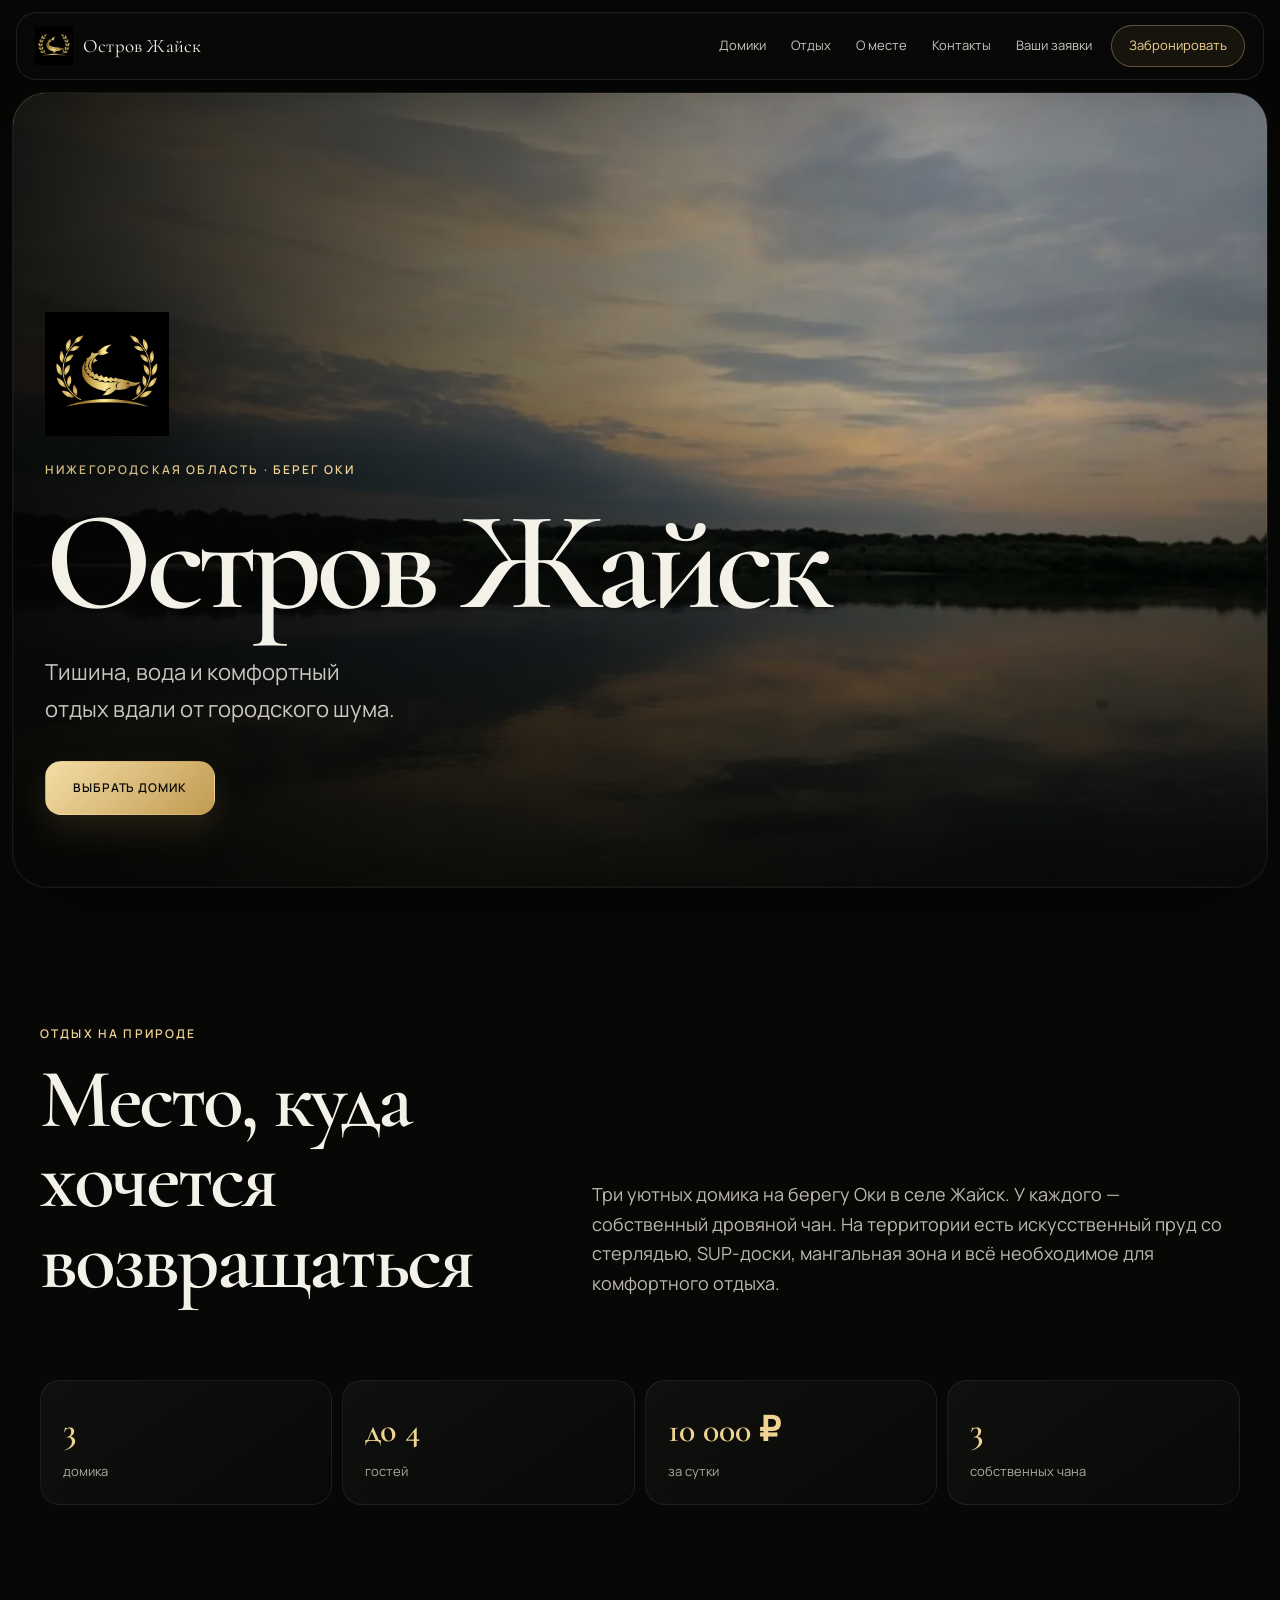
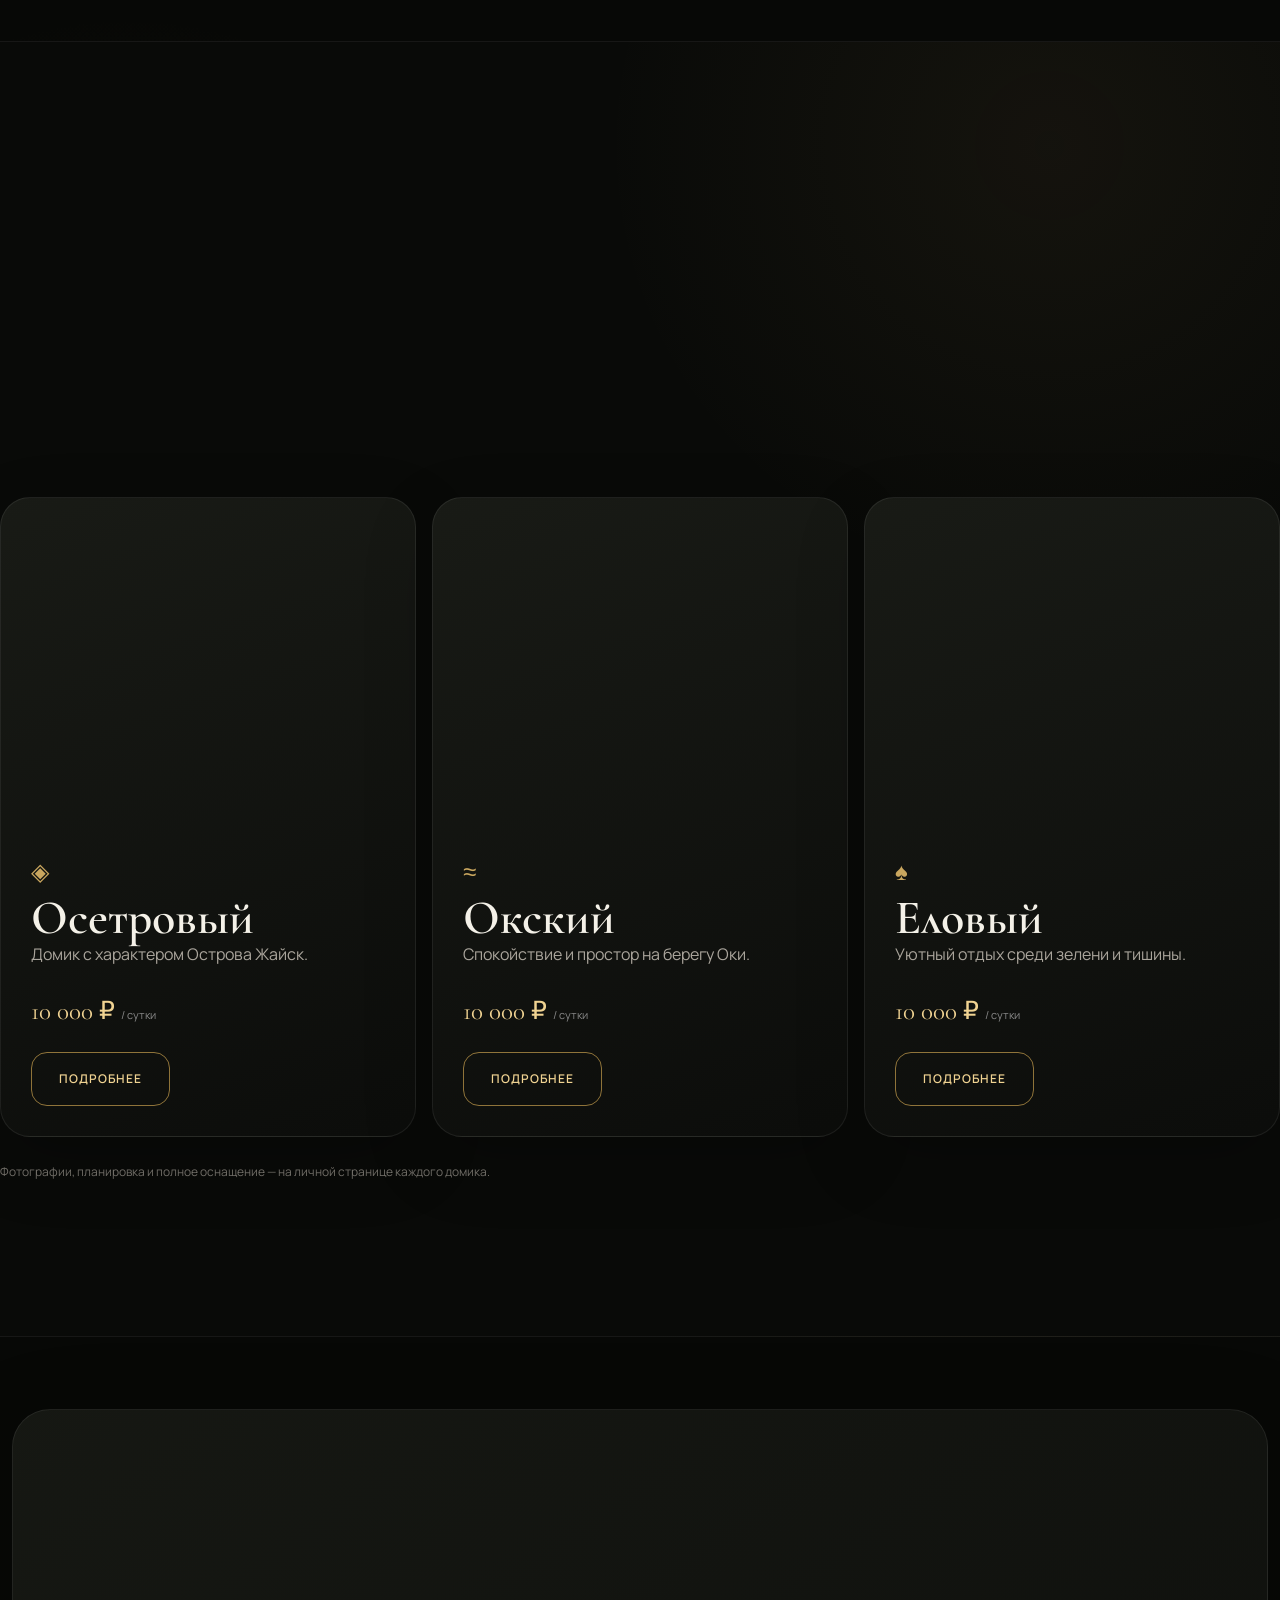
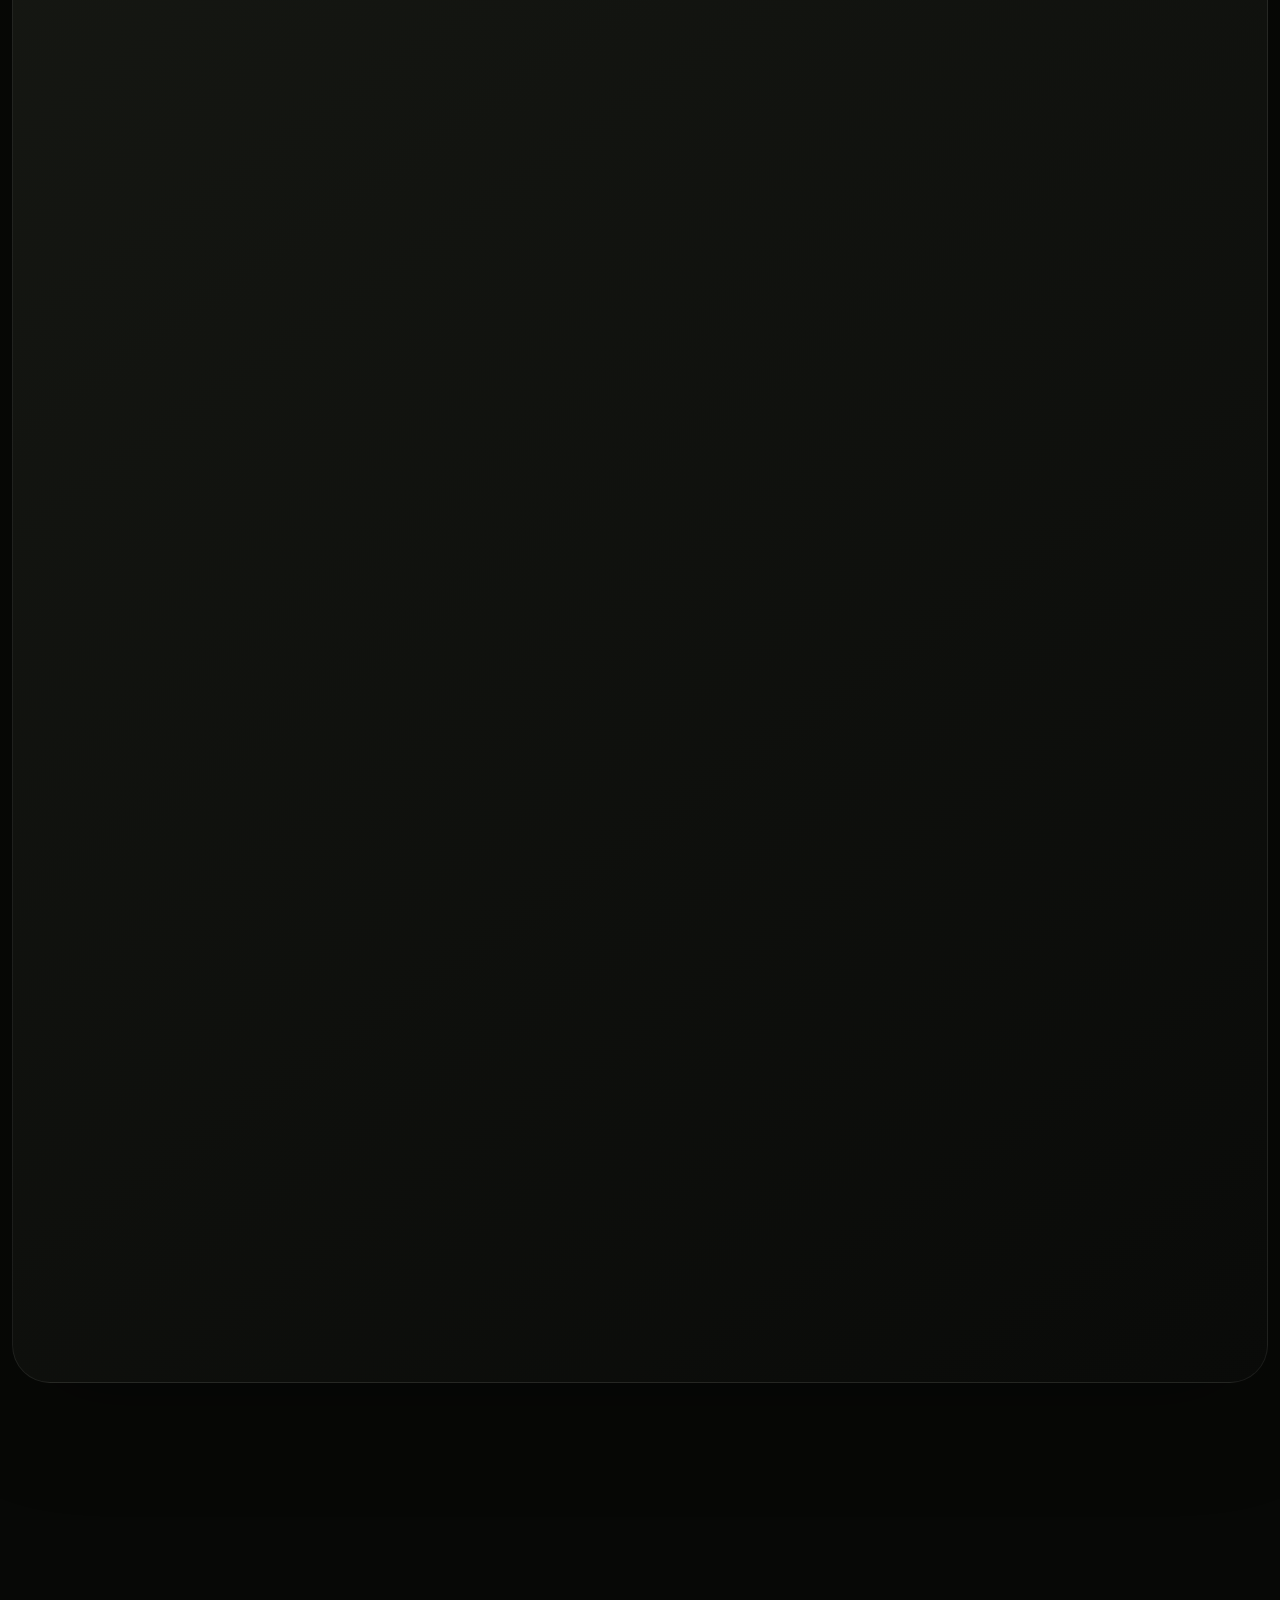
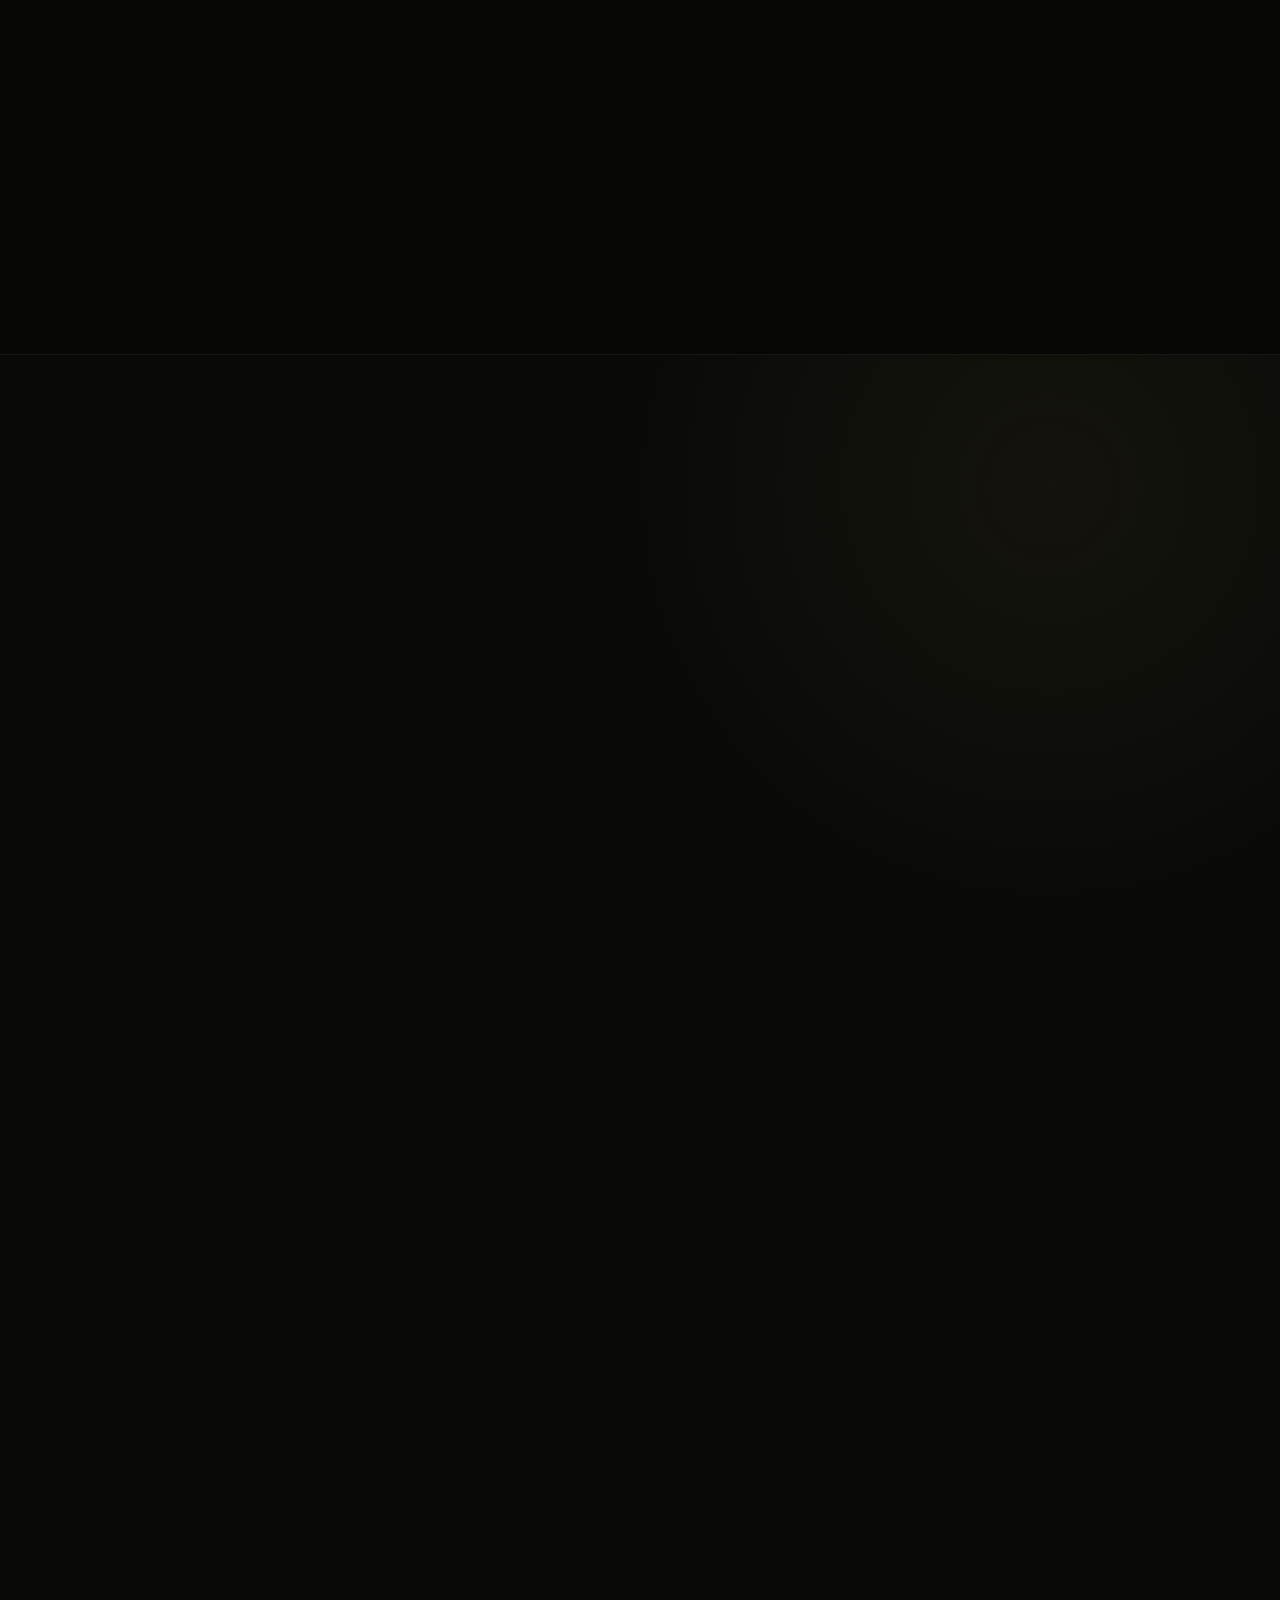
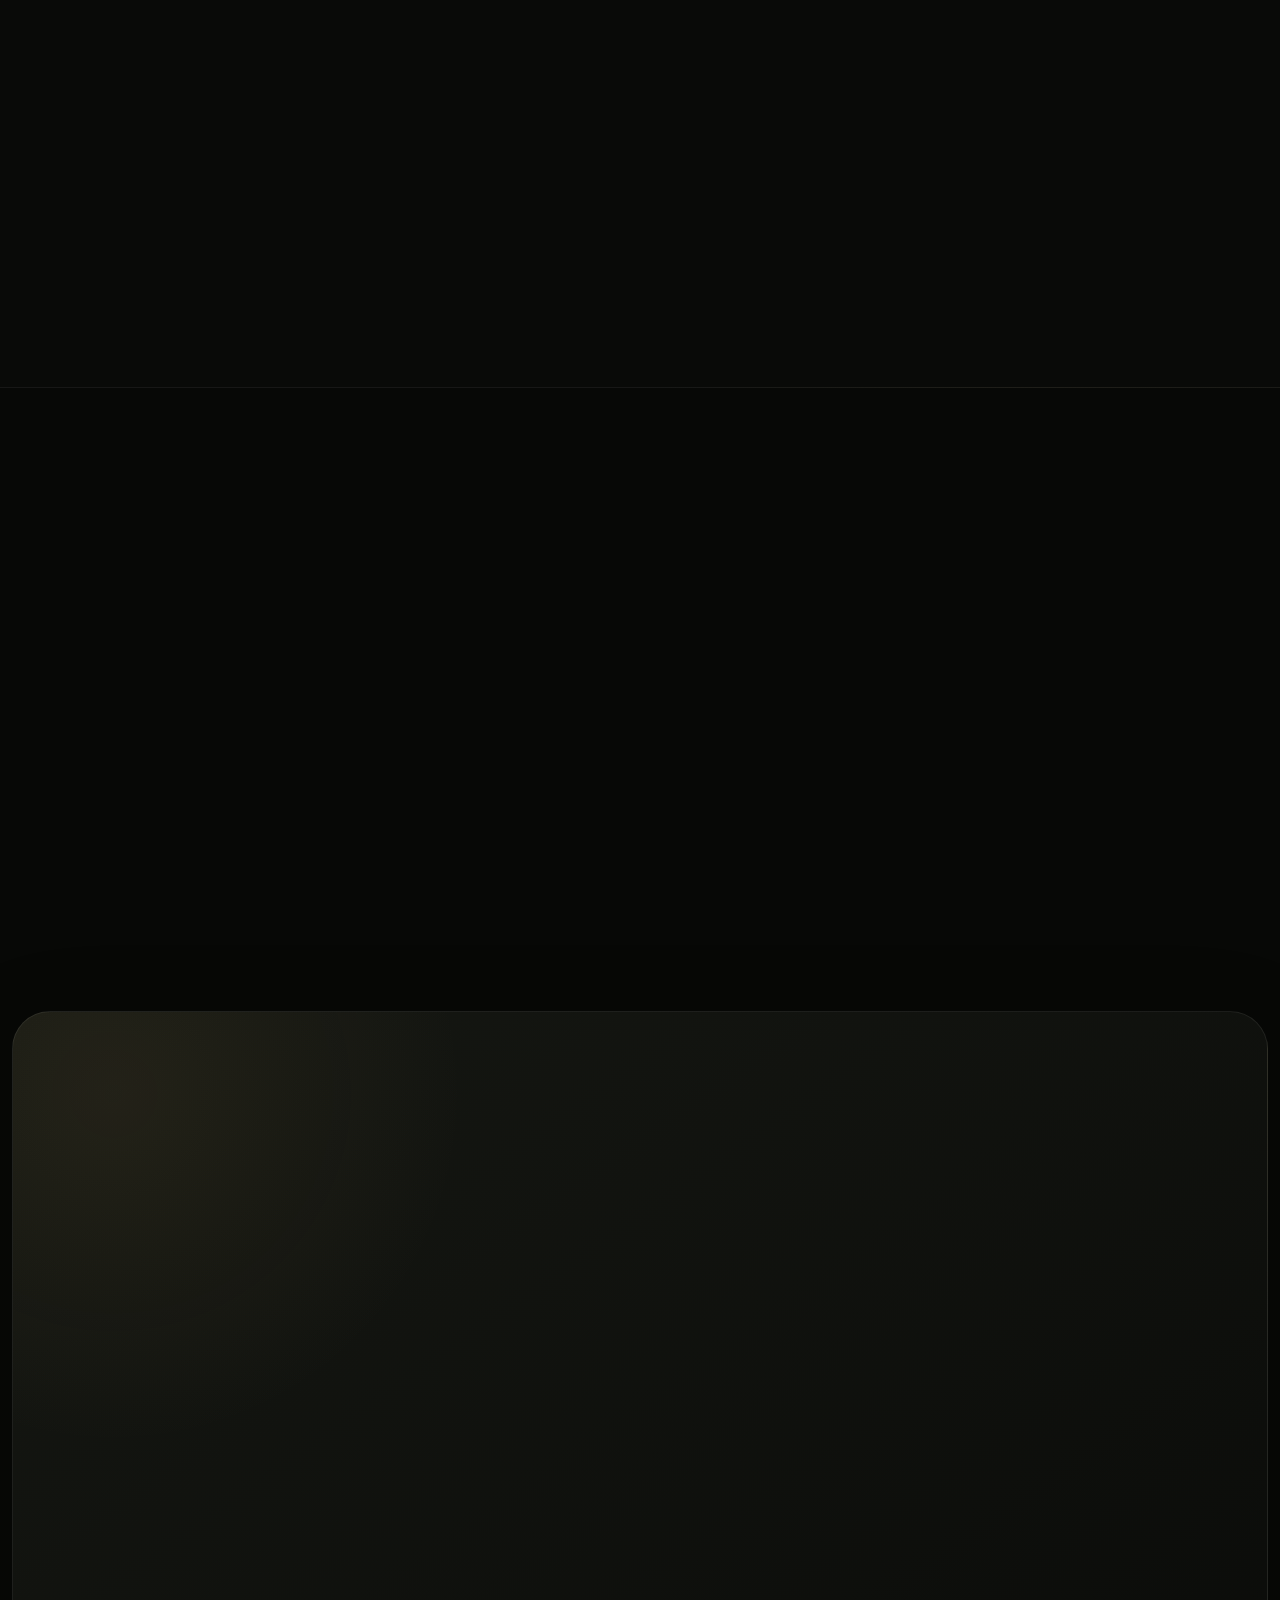
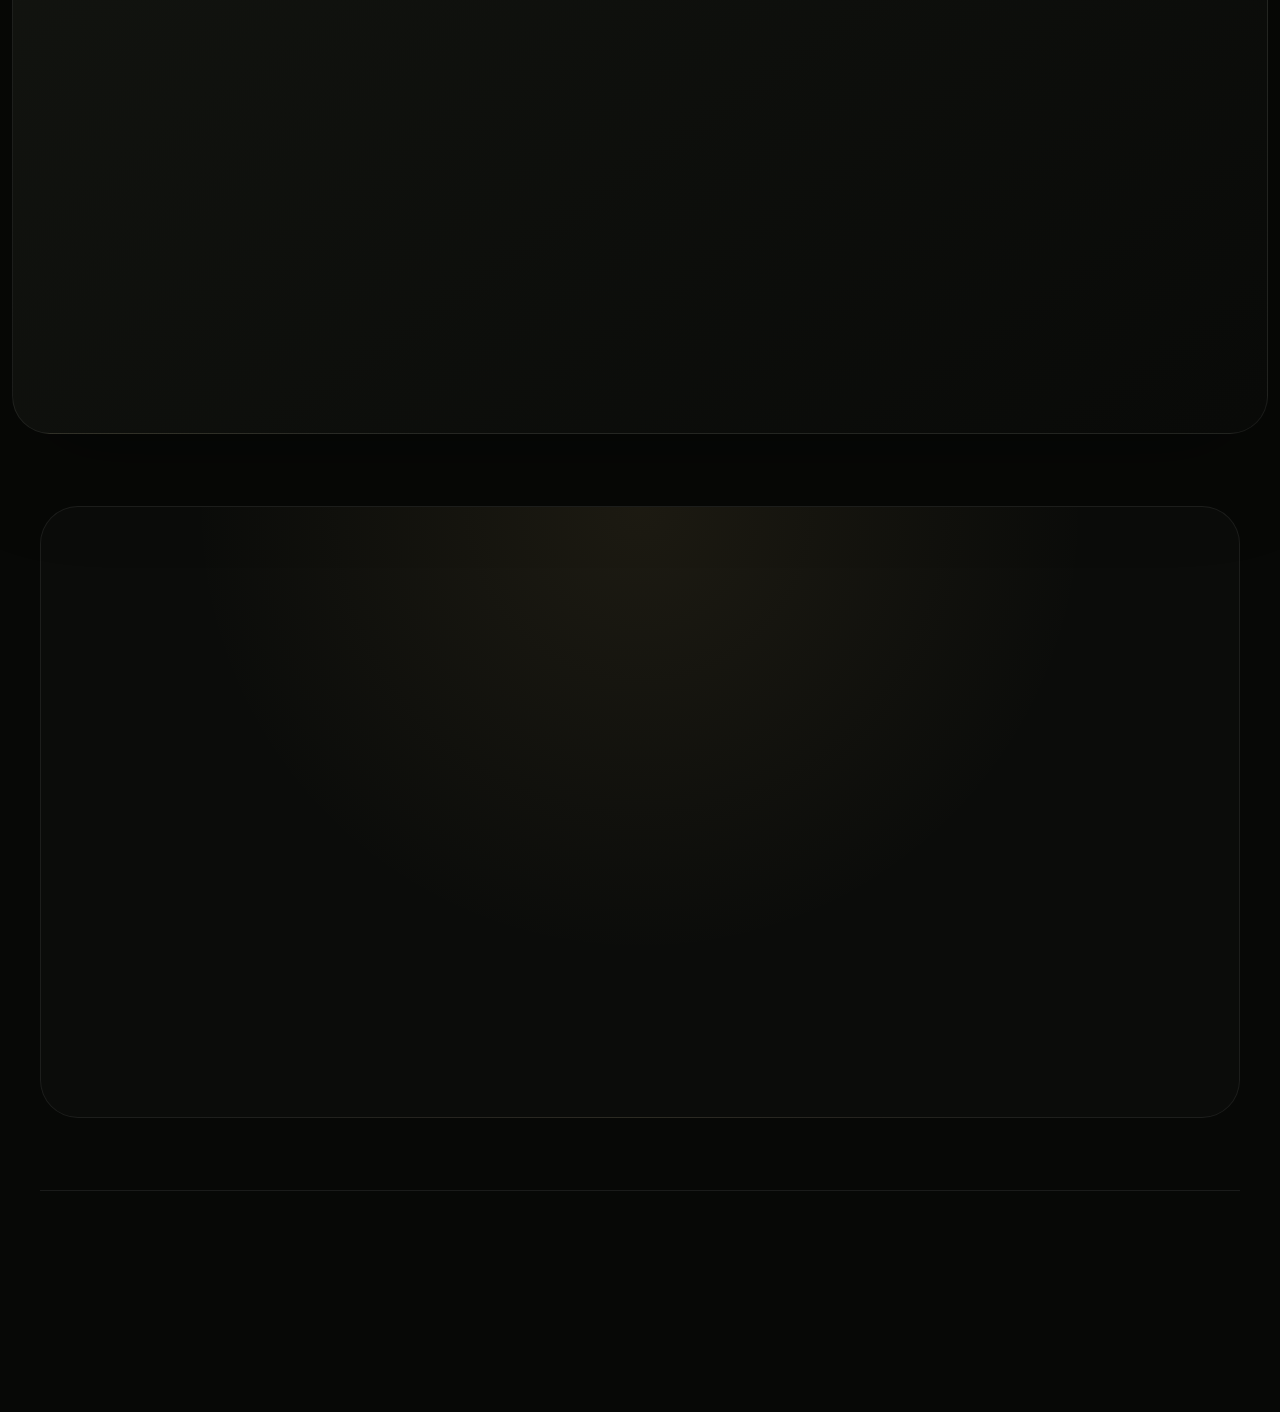
==== commit 6a7048bf: "Polish main photo story with professional gazebo image" ====
--- a/index.html
+++ b/index.html
@@ -106,7 +106,7 @@
       "image": [
         "https://www.xn--80admnftapige.xn--p1ai/assets/sunset-oka-new.webp",
         "https://www.xn--80admnftapige.xn--p1ai/assets/aframe-front-new.webp",
-        "https://www.xn--80admnftapige.xn--p1ai/assets/gazebo-sunny-new.webp"
+        "https://www.xn--80admnftapige.xn--p1ai/assets/gazebo-pro.webp"
       ],
       "telephone": "+79200540303",
       "priceRange": "10 000 ₽ за сутки",
@@ -706,14 +706,14 @@
 
     <figure class="photo-story-wide reveal">
       <img
-        src="assets/gazebo-sunny-new.webp"
-        alt="Солнечная беседка на территории Острова Жайск"
+        src="assets/gazebo-pro.webp"
+        alt="Уютная беседка среди сосен на территории Острова Жайск"
         width="1536"
-        height="1152"
+        height="1024"
         loading="lazy"
         decoding="async"
       >
-      <figcaption>Территория для неспешного отдыха</figcaption>
+      <figcaption>Уютная беседка среди сосен</figcaption>
     </figure>
 
     <figure class="reveal">
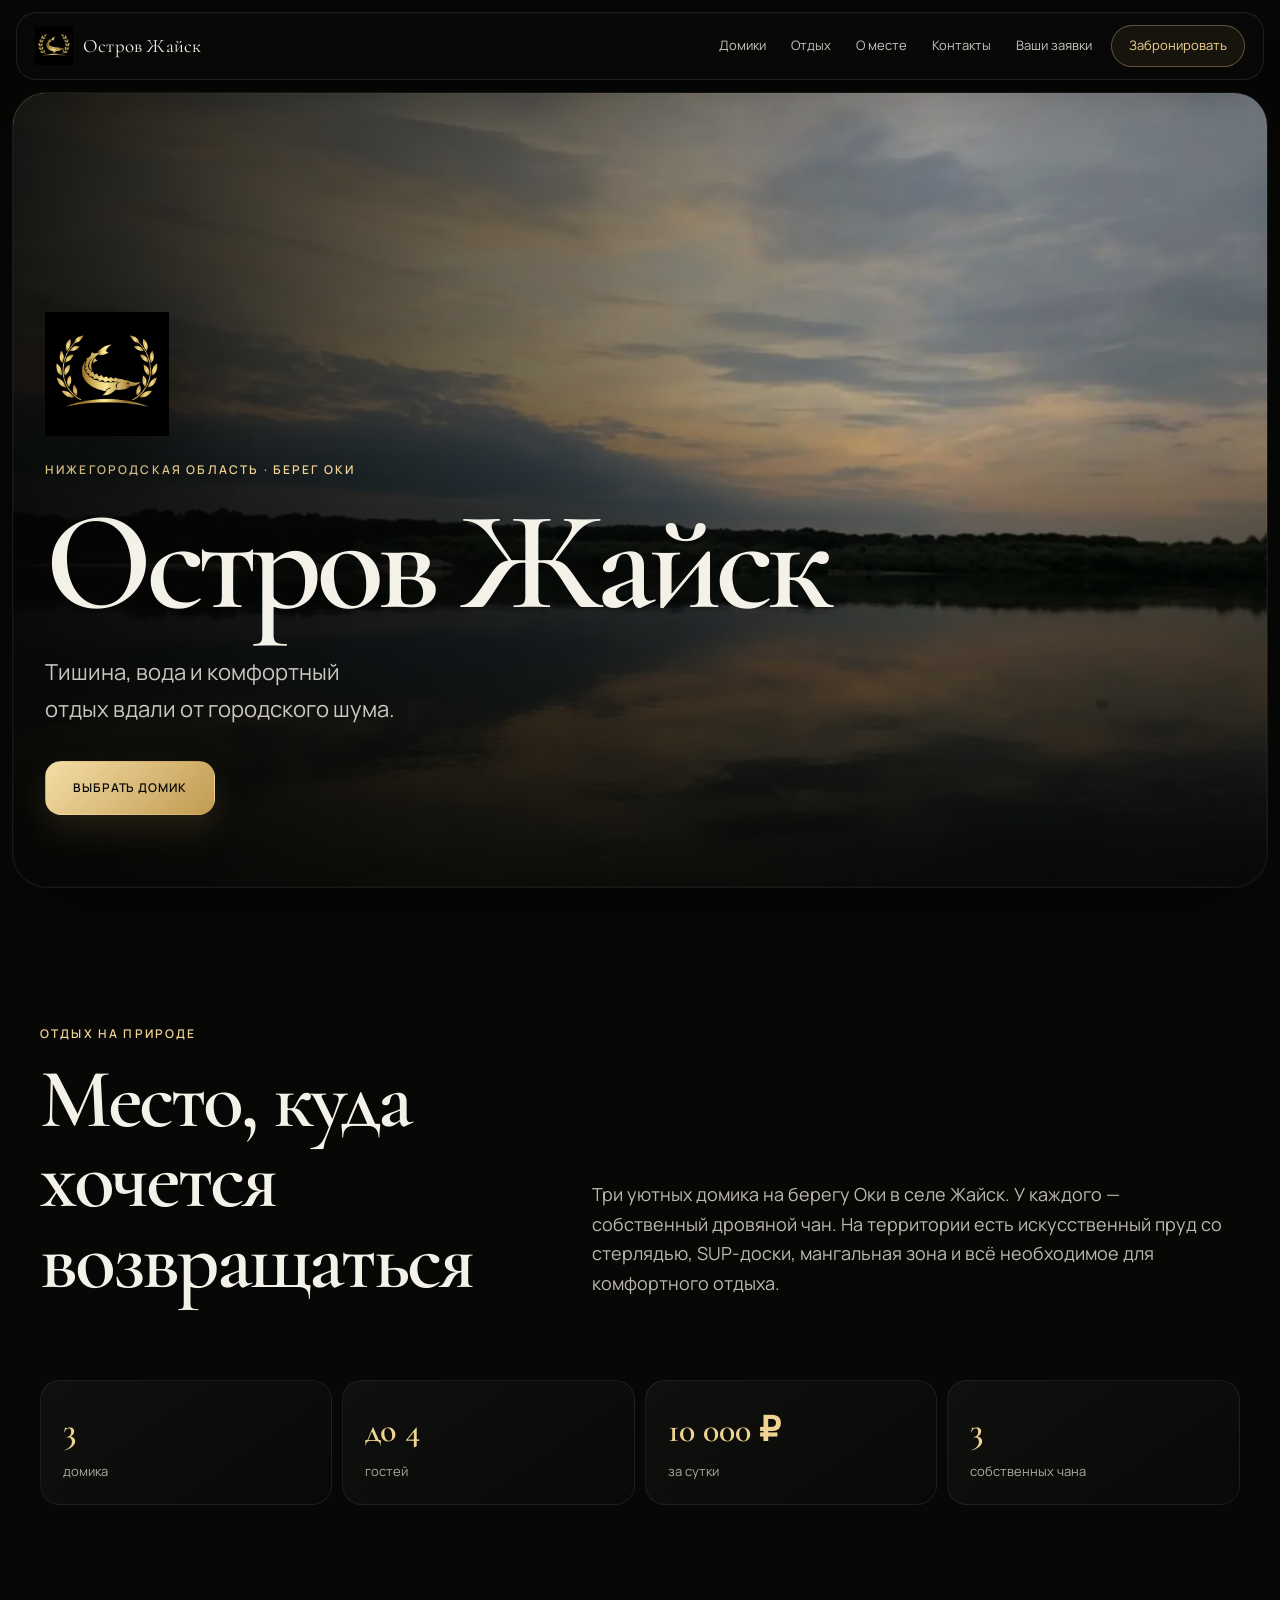
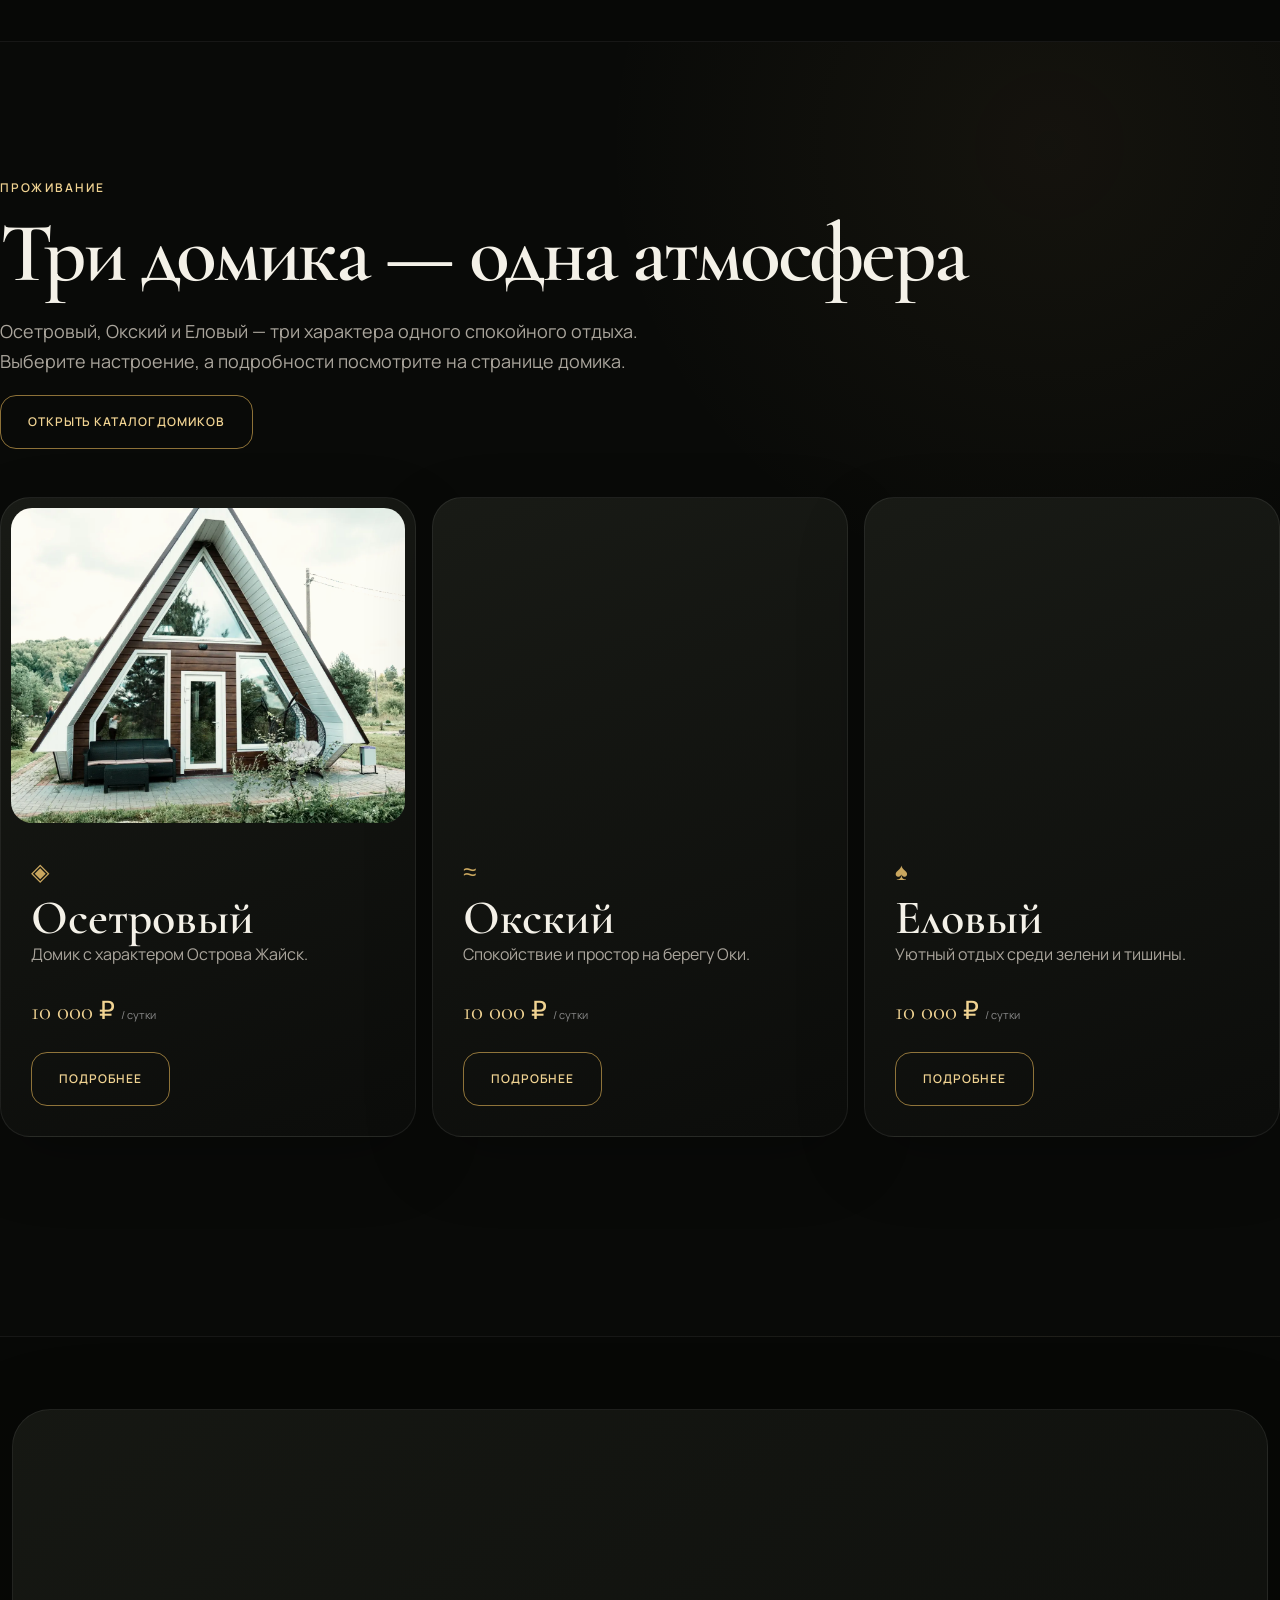
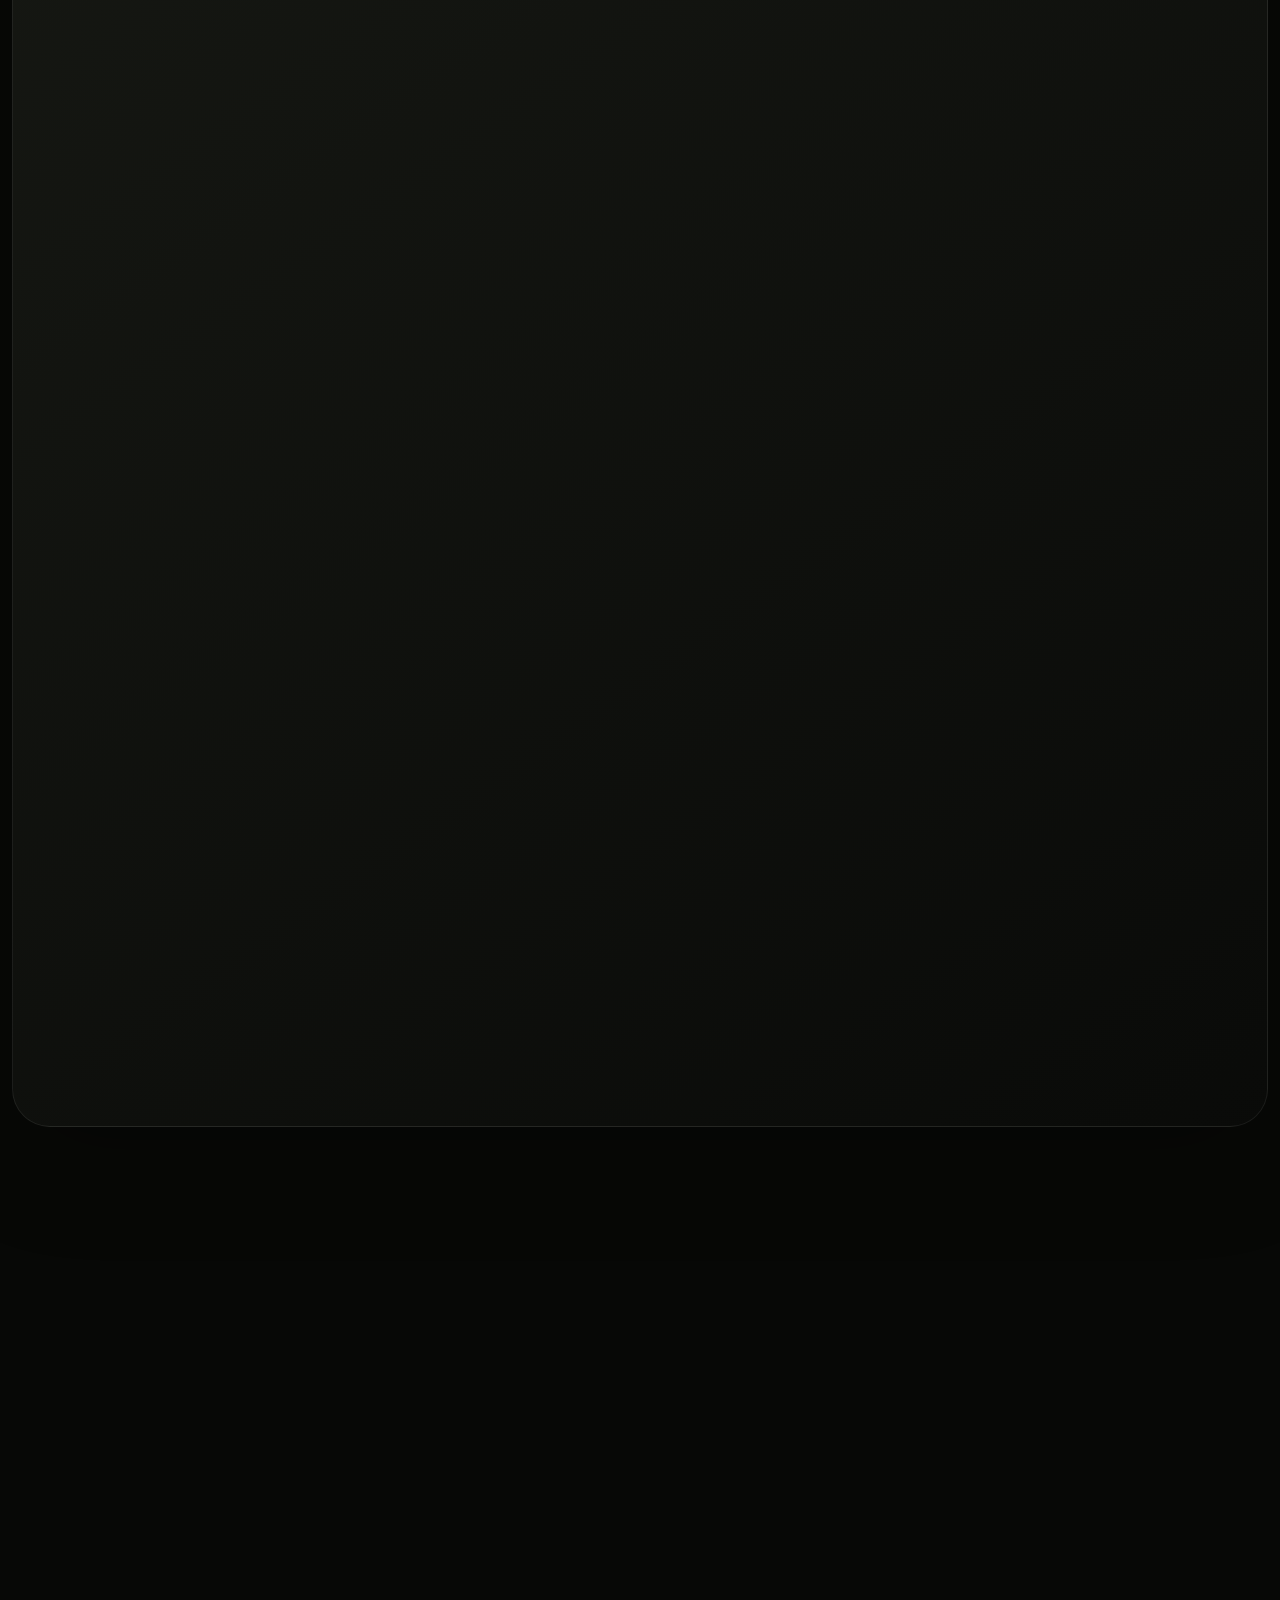
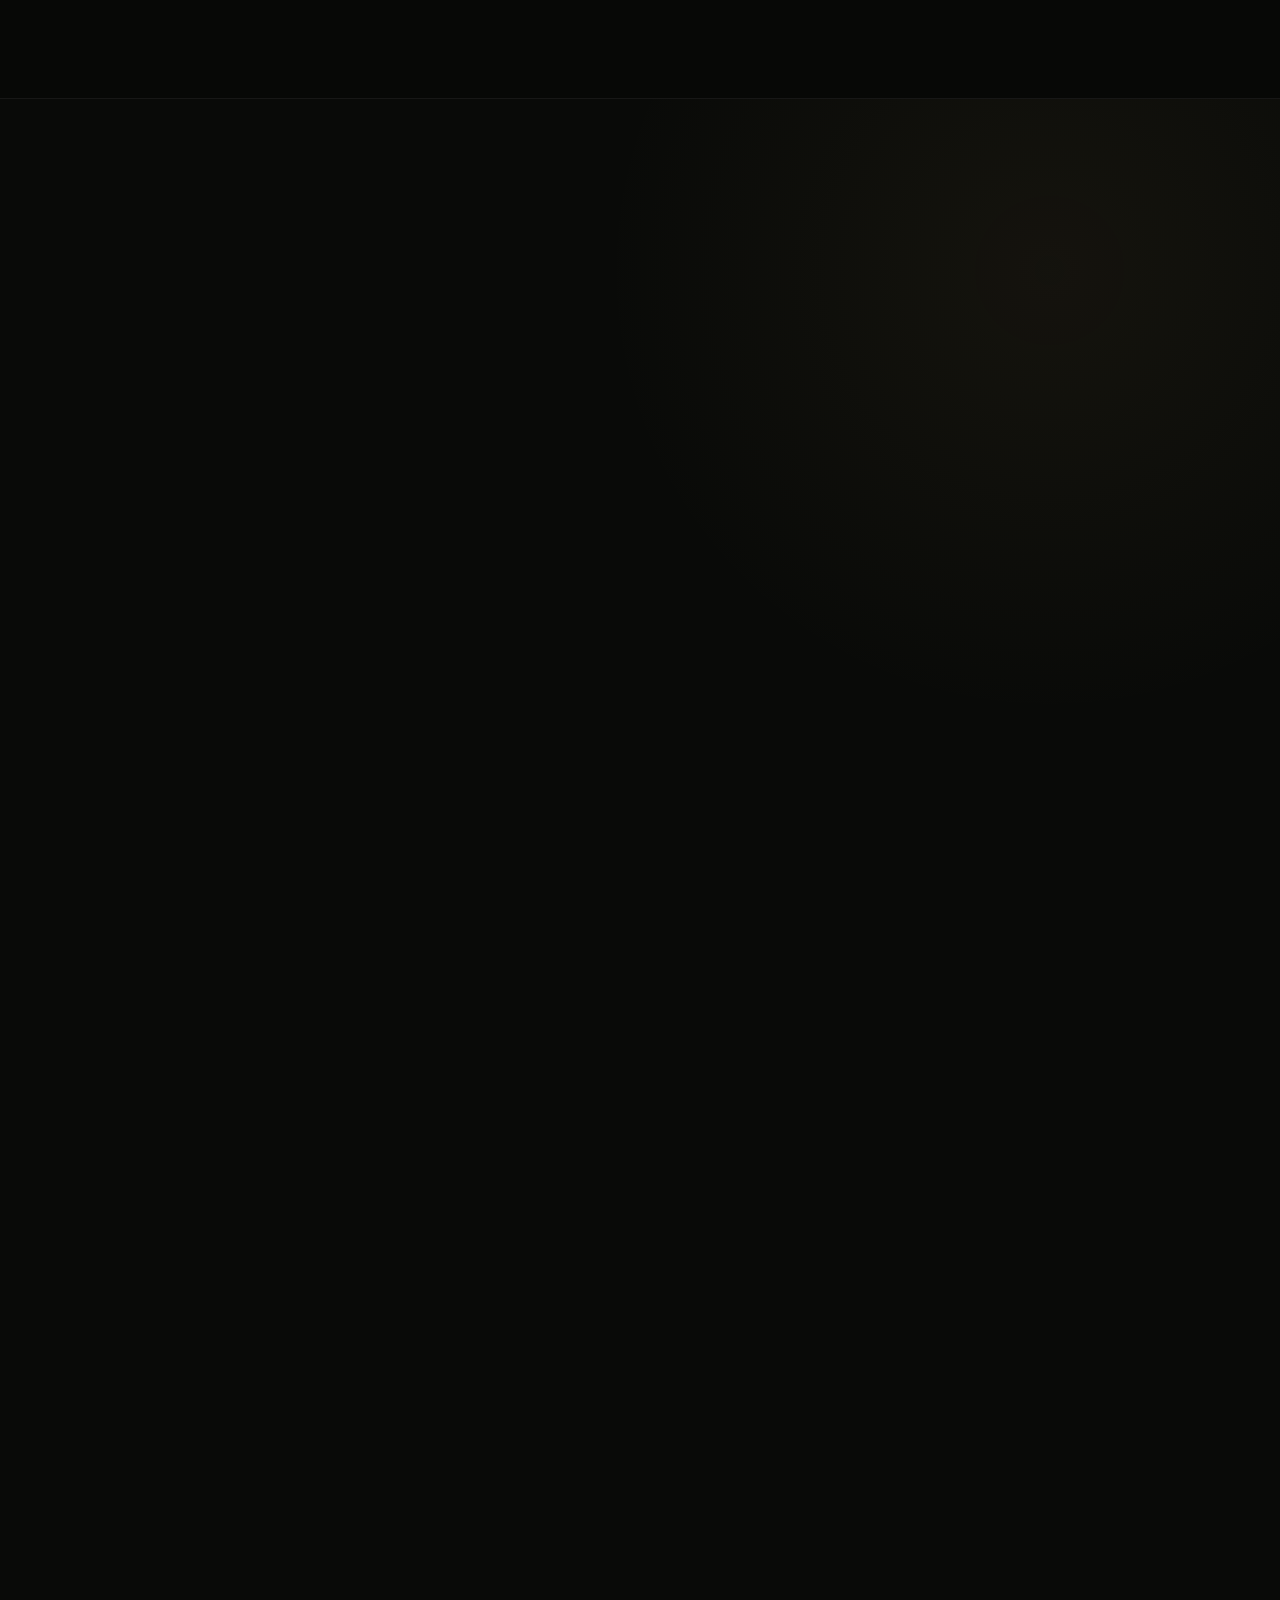
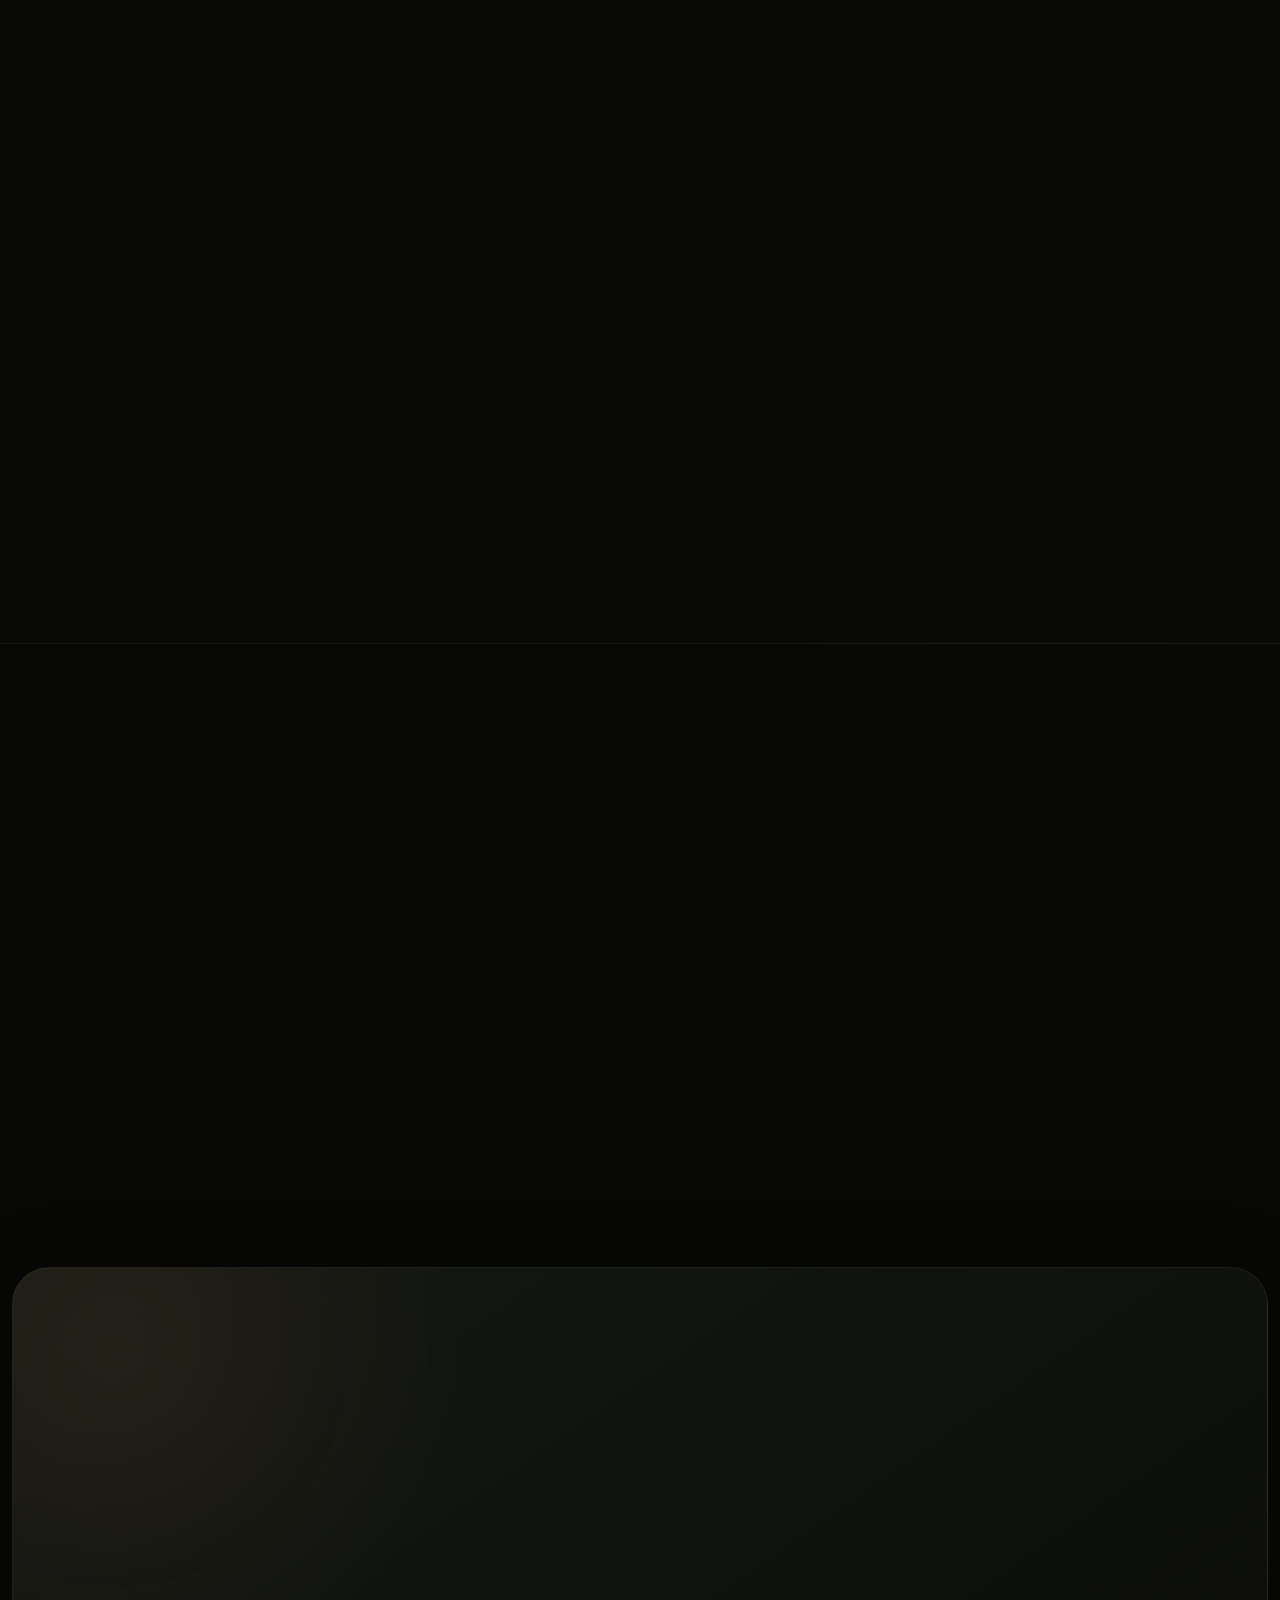
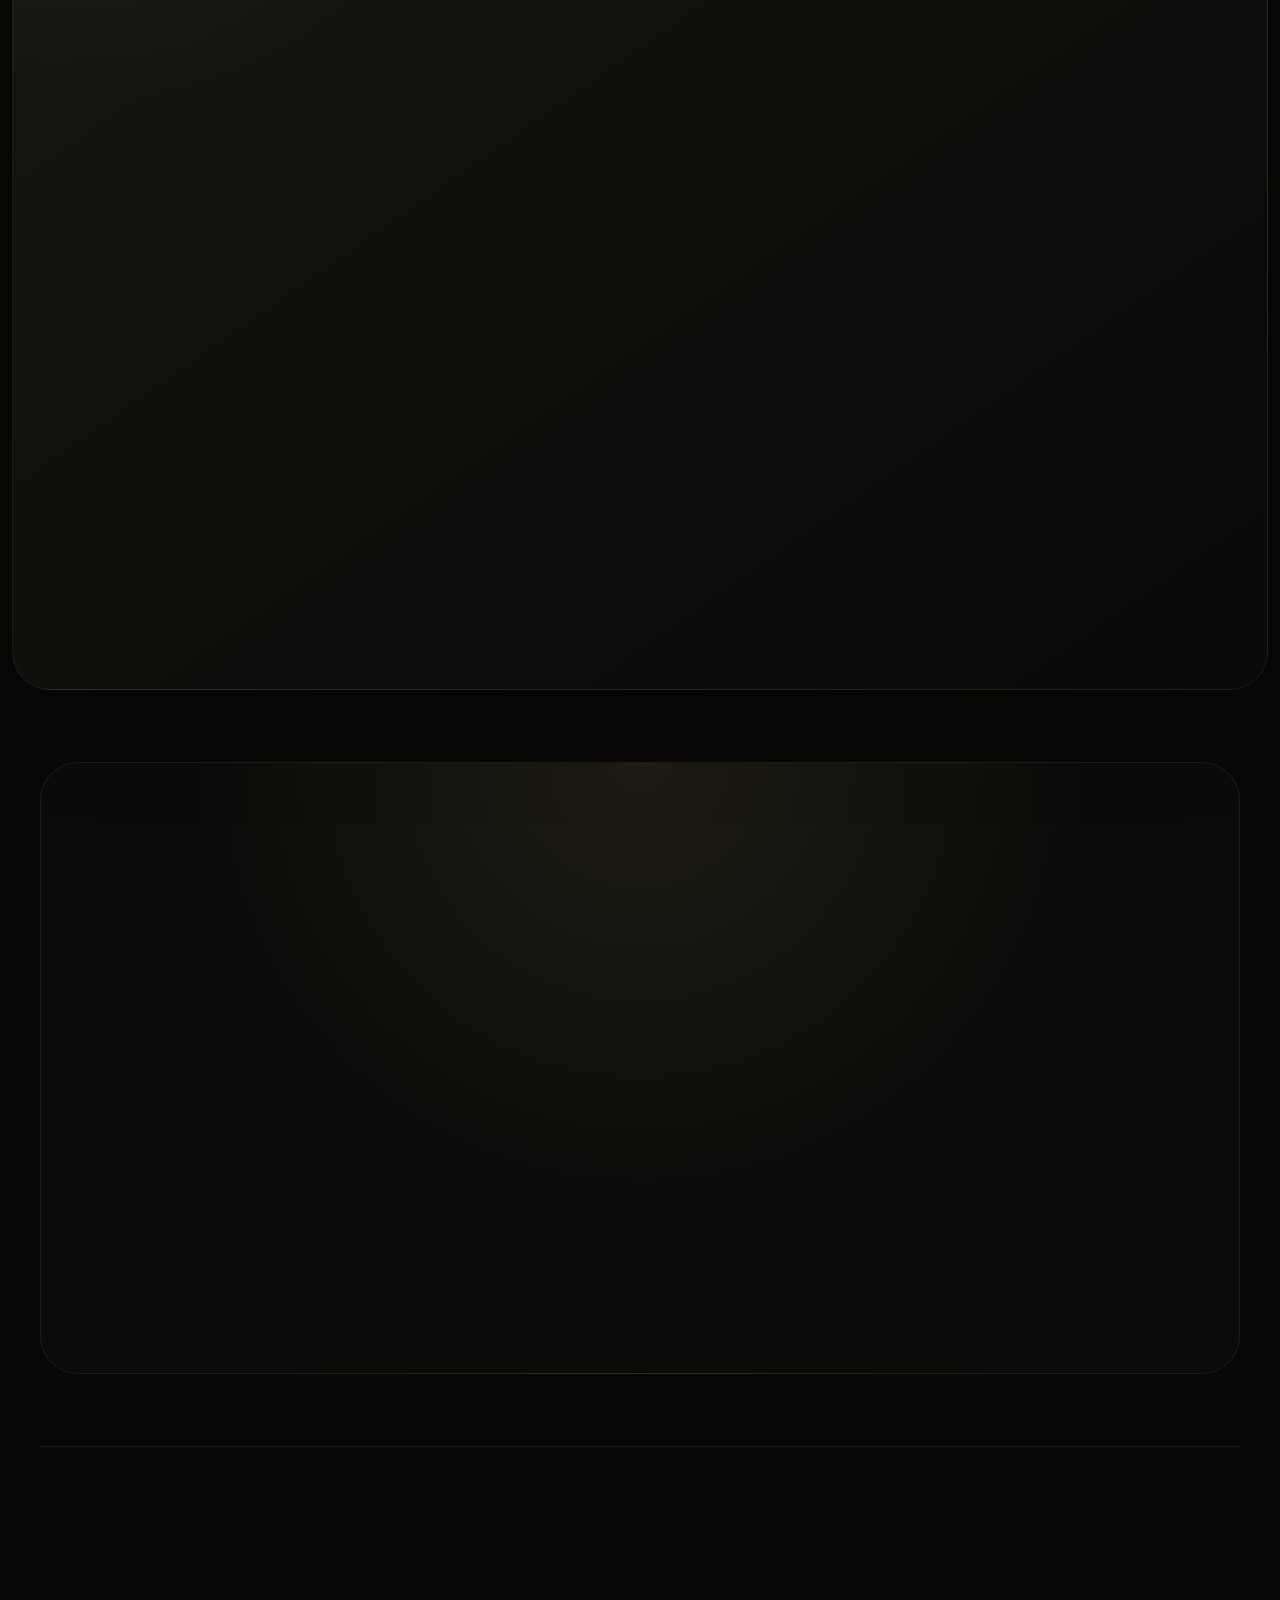
==== commit f1181d15: "Replace rejected photos with cleaner visual selection" ====
--- a/index.html
+++ b/index.html
@@ -671,10 +671,10 @@
 
   <img
     class="reveal"
-    src="assets/living-room-sunlight-new.webp"
-    alt="Светлая гостиная с панорамным окном внутри домика"
-    width="1152"
-    height="1536"
+    src="assets/bedroom-pro.webp"
+    alt="Светлая спальня с белым бельём внутри домика"
+    width="853"
+    height="1280"
     loading="lazy"
     decoding="async"
   >
@@ -754,38 +754,26 @@
 
     <figure class="reveal">
       <img
-        src="assets/living-room-open-new.webp"
-        alt="Просторная гостиная внутри A-frame"
-        width="1152"
-        height="1536"
+        src="assets/pond-path-new.webp"
+        alt="Пруд с отражением неба на территории Острова Жайск"
+        width="1536"
+        height="1024"
         loading="lazy"
         decoding="async"
       >
-      <figcaption>Просторная кухня-гостиная</figcaption>
+      <figcaption>Пруд с отражением неба</figcaption>
     </figure>
 
     <figure class="reveal">
       <img
-        src="assets/bedroom-day-new.webp"
-        alt="Спальня с окном и деревянной отделкой"
-        width="1152"
-        height="1536"
-        loading="lazy"
-        decoding="async"
-      >
-      <figcaption>Отдельная спальня</figcaption>
-    </figure>
-
-    <figure class="reveal">
-      <img
-        src="assets/hot-tub-portrait-new.webp"
-        alt="Дровяной чан среди деревьев"
+        src="assets/aframe-garden-portrait-new.webp"
+        alt="Фасад A-frame среди сосен и цветников"
         width="1024"
         height="1536"
         loading="lazy"
         decoding="async"
       >
-      <figcaption>Собственный дровяной чан</figcaption>
+      <figcaption>Домик среди сосен и цветов</figcaption>
     </figure>
 
   </div>
@@ -821,10 +809,10 @@
     <article class="reveal">
 
       <img
-        src="assets/hot-tub-wide-new.webp"
-        alt="Дровяной чан рядом с домиком"
-        width="1536"
-        height="1024"
+        src="assets/hot-tub-guests.webp"
+        alt="Гости отдыхают в дровяном чане среди сосен"
+        width="1024"
+        height="1536"
         loading="lazy"
         decoding="async"
       >
